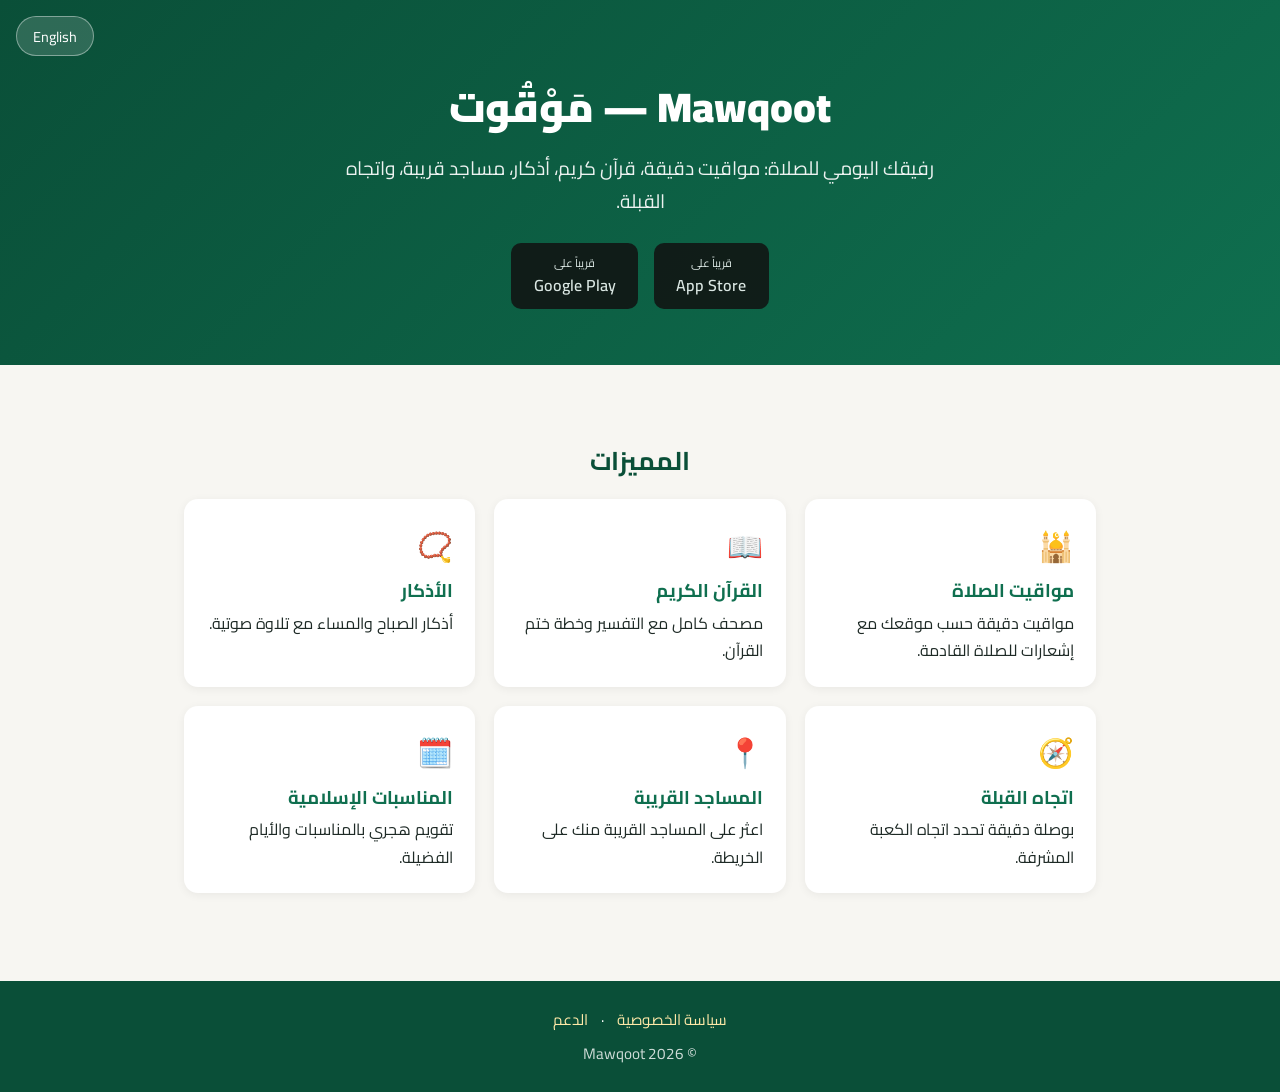
==== index.html @ 75055a35 "website info" ====
<!DOCTYPE html>
<html lang="ar" dir="rtl">
<head>
<meta charset="UTF-8">
<meta name="viewport" content="width=device-width, initial-scale=1.0">
<title>Mawqoot — مَوْقُوت | مواقيت الصلاة والقرآن الكريم</title>
<meta name="description" content="Mawqoot: prayer times, Quran reader, Athkar, mosque locator, Qibla compass and Islamic events. تطبيق مَوْقُوت: مواقيت الصلاة، القرآن الكريم، الأذكار، المساجد القريبة، اتجاه القبلة.">
<link rel="preconnect" href="https://fonts.googleapis.com">
<link href="https://fonts.googleapis.com/css2?family=Cairo:wght@400;600;700;900&display=swap" rel="stylesheet">
<style>
  :root{--green:#0f6f4f;--green-dark:#0a4f38;--gold:#c9a227;--bg:#f7f6f2;--ink:#1e2a26}
  *{margin:0;padding:0;box-sizing:border-box}
  body{font-family:'Cairo',system-ui,sans-serif;background:var(--bg);color:var(--ink);line-height:1.7}
  header{background:linear-gradient(135deg,var(--green-dark),var(--green));color:#fff;padding:4.5rem 1.5rem 3.5rem;text-align:center}
  header h1{font-size:2.6rem;font-weight:900}
  header p.tag{font-size:1.2rem;opacity:.92;max-width:620px;margin:0.6rem auto 0}
  .lang-toggle{position:absolute;top:1rem;inset-inline-end:1rem;background:rgba(255,255,255,.15);border:1px solid rgba(255,255,255,.4);color:#fff;border-radius:2rem;padding:.35rem 1rem;cursor:pointer;font-family:inherit;font-size:.9rem}
  main{max-width:960px;margin:0 auto;padding:2.5rem 1.5rem}
  .features{display:grid;grid-template-columns:repeat(auto-fit,minmax(260px,1fr));gap:1.2rem;margin-top:1rem}
  .card{background:#fff;border-radius:14px;padding:1.4rem;box-shadow:0 2px 10px rgba(0,0,0,.06)}
  .card .icon{font-size:1.8rem}
  .card h3{color:var(--green);margin:.3rem 0 .2rem;font-size:1.15rem}
  h2{color:var(--green-dark);font-size:1.6rem;margin:2.2rem 0 .6rem;text-align:center}
  .badges{display:flex;gap:1rem;justify-content:center;flex-wrap:wrap;margin-top:1.6rem}
  .badge{background:#111;color:#fff;border-radius:10px;padding:.6rem 1.4rem;text-decoration:none;font-weight:600;opacity:.85}
  .badge small{display:block;font-size:.7rem;font-weight:400}
  footer{background:var(--green-dark);color:#fff;text-align:center;padding:1.6rem 1rem;margin-top:3rem;font-size:.95rem}
  footer a{color:#ffe9a8;text-decoration:none;margin:0 .6rem}
</style>
</head>
<body>
<header style="position:relative">
  <button class="lang-toggle" onclick="toggleLang()" id="langBtn">English</button>
  <h1>Mawqoot — مَوْقُوت</h1>
  <p class="tag" data-ar="رفيقك اليومي للصلاة: مواقيت دقيقة، قرآن كريم، أذكار، مساجد قريبة، واتجاه القبلة." data-en="Your daily prayer companion: accurate prayer times, Quran, Athkar, nearby mosques, and Qibla direction.">رفيقك اليومي للصلاة: مواقيت دقيقة، قرآن كريم، أذكار، مساجد قريبة، واتجاه القبلة.</p>
  <div class="badges">
    <a class="badge" href="#" id="ios-badge"><small data-ar="قريباً على" data-en="Coming soon on">قريباً على</small>App Store</a>
    <a class="badge" href="#" id="android-badge"><small data-ar="قريباً على" data-en="Coming soon on">قريباً على</small>Google Play</a>
  </div>
</header>
<main>
  <h2 data-ar="المميزات" data-en="Features">المميزات</h2>
  <div class="features">
    <div class="card"><div class="icon">🕌</div><h3 data-ar="مواقيت الصلاة" data-en="Prayer Times">مواقيت الصلاة</h3><p data-ar="مواقيت دقيقة حسب موقعك مع إشعارات للصلاة القادمة." data-en="Accurate times for your location with next-prayer notifications.">مواقيت دقيقة حسب موقعك مع إشعارات للصلاة القادمة.</p></div>
    <div class="card"><div class="icon">📖</div><h3 data-ar="القرآن الكريم" data-en="Quran Reader">القرآن الكريم</h3><p data-ar="مصحف كامل مع التفسير وخطة ختم القرآن." data-en="Full Mushaf with Tafseer and a Khatma completion planner.">مصحف كامل مع التفسير وخطة ختم القرآن.</p></div>
    <div class="card"><div class="icon">📿</div><h3 data-ar="الأذكار" data-en="Athkar">الأذكار</h3><p data-ar="أذكار الصباح والمساء مع تلاوة صوتية." data-en="Morning and evening supplications with audio playback.">أذكار الصباح والمساء مع تلاوة صوتية.</p></div>
    <div class="card"><div class="icon">🧭</div><h3 data-ar="اتجاه القبلة" data-en="Qibla Compass">اتجاه القبلة</h3><p data-ar="بوصلة دقيقة تحدد اتجاه الكعبة المشرفة." data-en="A precise compass pointing toward the Kaaba.">بوصلة دقيقة تحدد اتجاه الكعبة المشرفة.</p></div>
    <div class="card"><div class="icon">📍</div><h3 data-ar="المساجد القريبة" data-en="Mosque Locator">المساجد القريبة</h3><p data-ar="اعثر على المساجد القريبة منك على الخريطة." data-en="Find mosques near you on the map.">اعثر على المساجد القريبة منك على الخريطة.</p></div>
    <div class="card"><div class="icon">🗓️</div><h3 data-ar="المناسبات الإسلامية" data-en="Islamic Events">المناسبات الإسلامية</h3><p data-ar="تقويم هجري بالمناسبات والأيام الفضيلة." data-en="Hijri calendar with Islamic events and blessed days.">تقويم هجري بالمناسبات والأيام الفضيلة.</p></div>
  </div>
</main>
<footer>
  <div>
    <a href="privacy.html" data-ar="سياسة الخصوصية" data-en="Privacy Policy">سياسة الخصوصية</a> ·
    <a href="support.html" data-ar="الدعم" data-en="Support">الدعم</a>
  </div>
  <div style="margin-top:.5rem;opacity:.8">© 2026 Mawqoot</div>
</footer>
<script>
function applyLang(lang){
  document.documentElement.lang=lang;
  document.documentElement.dir=lang==='ar'?'rtl':'ltr';
  document.querySelectorAll('[data-ar]').forEach(el=>{
    const t=el.getAttribute('data-'+lang); if(t) replaceText(el,t);
  });
  document.getElementById('langBtn').textContent=lang==='ar'?'English':'العربية';
  try{localStorage.setItem('iqamaLang',lang)}catch(e){}
}
function replaceText(el,t){
  // Replace only text nodes, keep child elements (for badges with <small>)
  for(const n of el.childNodes){ if(n.nodeType===3&&n.nodeValue.trim()){ n.nodeValue=t; return; } }
  el.textContent=t;
}
function toggleLang(){ applyLang(document.documentElement.lang==='ar'?'en':'ar'); }
try{ const s=localStorage.getItem('iqamaLang'); if(s&&s!=='ar') applyLang(s); }catch(e){}
</script>
</body>
</html>
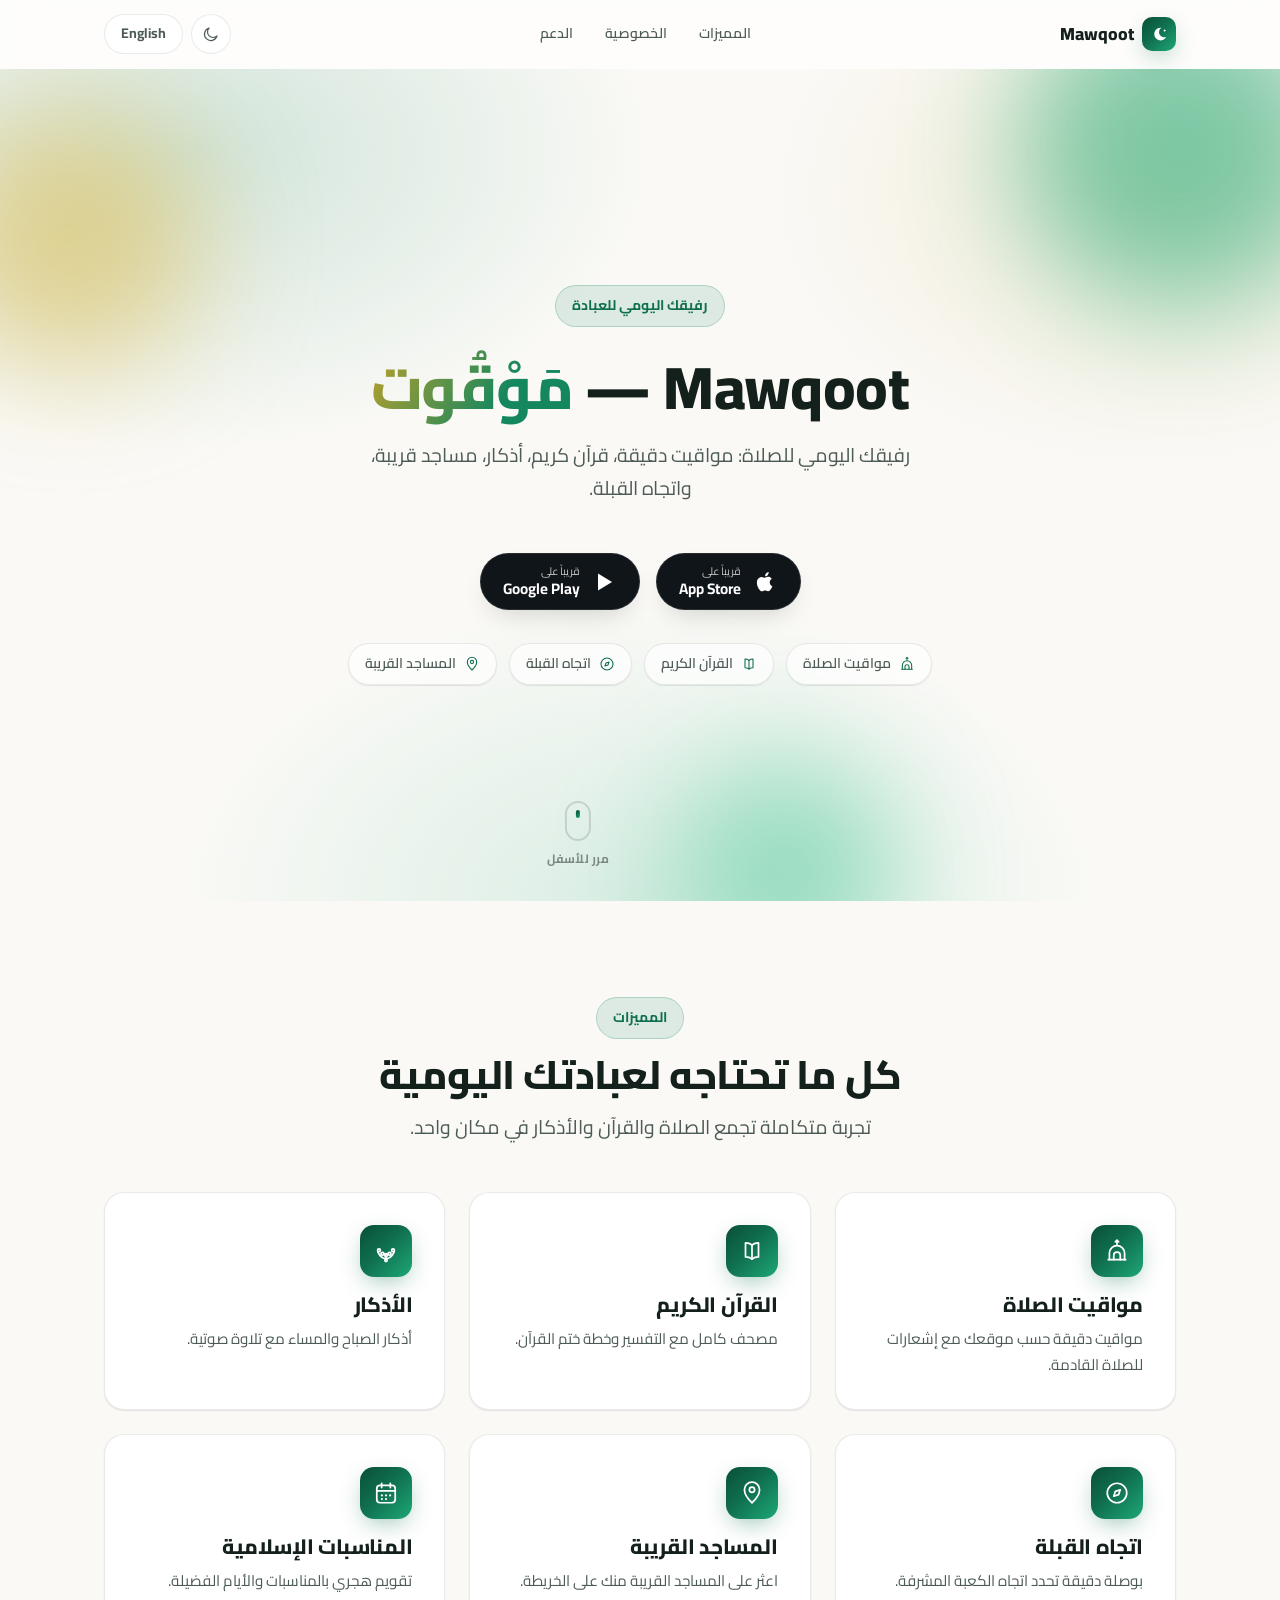
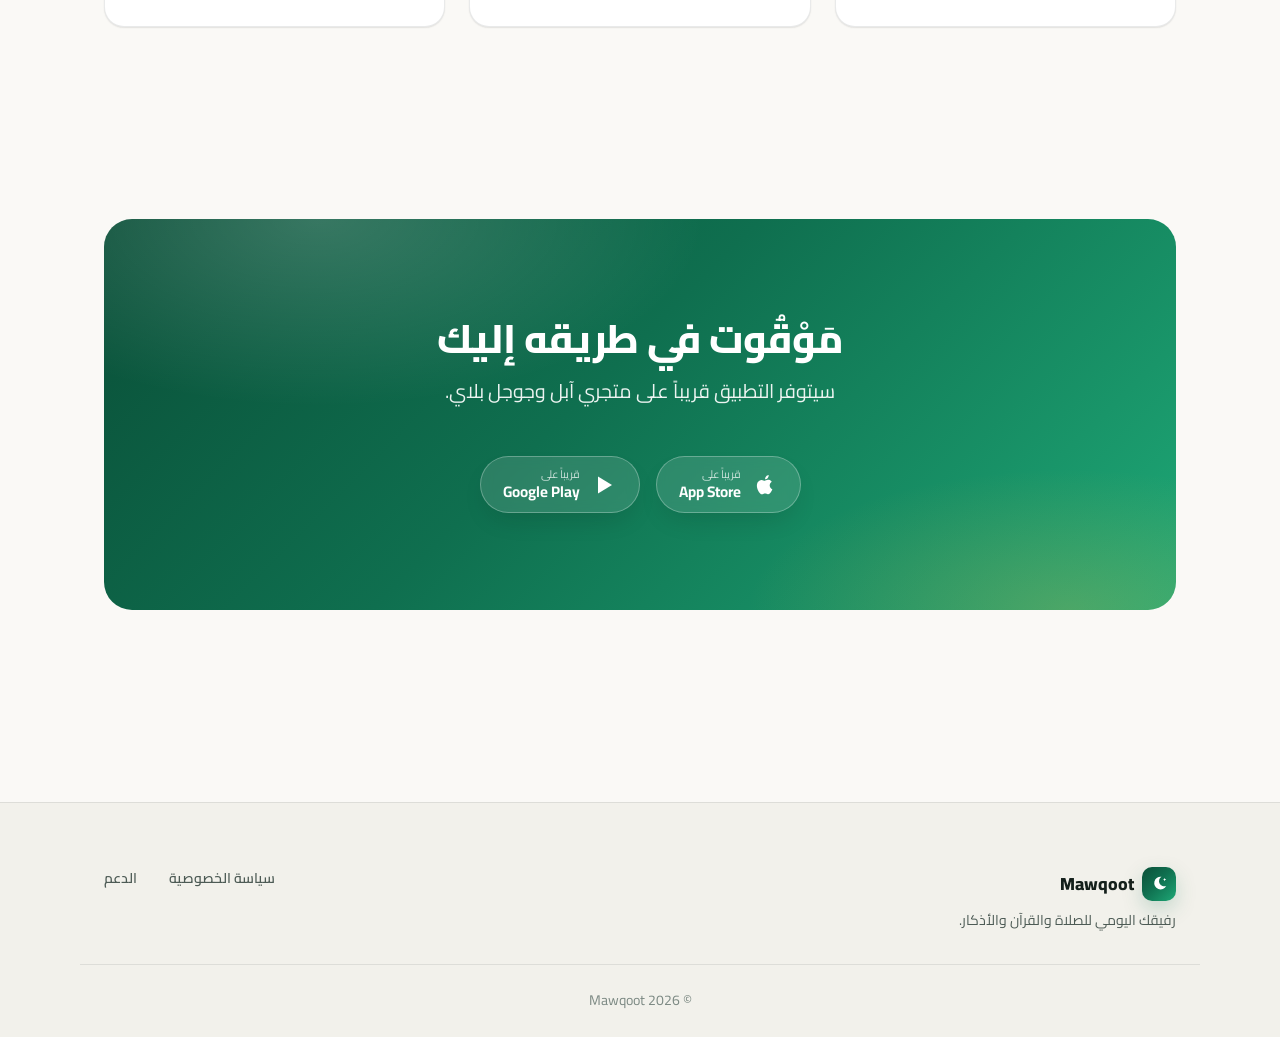
==== commit 2361d73b: "feat: implement Mawqoot design system with new global stylesheet and scripts" ====
--- a/index.html
+++ b/index.html
@@ -1,78 +1,162 @@
 <!DOCTYPE html>
-<html lang="ar" dir="rtl">
+<html lang="ar" dir="rtl" data-title-ar="Mawqoot — مَوْقُوت | مواقيت الصلاة والقرآن الكريم" data-title-en="Mawqoot — Prayer Times, Quran &amp; Athkar">
 <head>
 <meta charset="UTF-8">
 <meta name="viewport" content="width=device-width, initial-scale=1.0">
 <title>Mawqoot — مَوْقُوت | مواقيت الصلاة والقرآن الكريم</title>
 <meta name="description" content="Mawqoot: prayer times, Quran reader, Athkar, mosque locator, Qibla compass and Islamic events. تطبيق مَوْقُوت: مواقيت الصلاة، القرآن الكريم، الأذكار، المساجد القريبة، اتجاه القبلة.">
+<meta name="theme-color" content="#0a4f38">
+<link rel="icon" href="data:image/svg+xml,%3Csvg xmlns='http://www.w3.org/2000/svg' viewBox='0 0 24 24'%3E%3Cpath fill='%230f6f4f' d='M14.5 3.5A8 8 0 1 0 20.5 15 6.5 6.5 0 0 1 14.5 3.5Z'/%3E%3Cpath fill='%23c9a227' d='m18.5 5 .6 1.4L20.5 7l-1.4.6-.6 1.4-.6-1.4L16.5 7l1.4-.6.6-1.4Z'/%3E%3C/svg%3E">
 <link rel="preconnect" href="https://fonts.googleapis.com">
-<link href="https://fonts.googleapis.com/css2?family=Cairo:wght@400;600;700;900&display=swap" rel="stylesheet">
-<style>
-  :root{--green:#0f6f4f;--green-dark:#0a4f38;--gold:#c9a227;--bg:#f7f6f2;--ink:#1e2a26}
-  *{margin:0;padding:0;box-sizing:border-box}
-  body{font-family:'Cairo',system-ui,sans-serif;background:var(--bg);color:var(--ink);line-height:1.7}
-  header{background:linear-gradient(135deg,var(--green-dark),var(--green));color:#fff;padding:4.5rem 1.5rem 3.5rem;text-align:center}
-  header h1{font-size:2.6rem;font-weight:900}
-  header p.tag{font-size:1.2rem;opacity:.92;max-width:620px;margin:0.6rem auto 0}
-  .lang-toggle{position:absolute;top:1rem;inset-inline-end:1rem;background:rgba(255,255,255,.15);border:1px solid rgba(255,255,255,.4);color:#fff;border-radius:2rem;padding:.35rem 1rem;cursor:pointer;font-family:inherit;font-size:.9rem}
-  main{max-width:960px;margin:0 auto;padding:2.5rem 1.5rem}
-  .features{display:grid;grid-template-columns:repeat(auto-fit,minmax(260px,1fr));gap:1.2rem;margin-top:1rem}
-  .card{background:#fff;border-radius:14px;padding:1.4rem;box-shadow:0 2px 10px rgba(0,0,0,.06)}
-  .card .icon{font-size:1.8rem}
-  .card h3{color:var(--green);margin:.3rem 0 .2rem;font-size:1.15rem}
-  h2{color:var(--green-dark);font-size:1.6rem;margin:2.2rem 0 .6rem;text-align:center}
-  .badges{display:flex;gap:1rem;justify-content:center;flex-wrap:wrap;margin-top:1.6rem}
-  .badge{background:#111;color:#fff;border-radius:10px;padding:.6rem 1.4rem;text-decoration:none;font-weight:600;opacity:.85}
-  .badge small{display:block;font-size:.7rem;font-weight:400}
-  footer{background:var(--green-dark);color:#fff;text-align:center;padding:1.6rem 1rem;margin-top:3rem;font-size:.95rem}
-  footer a{color:#ffe9a8;text-decoration:none;margin:0 .6rem}
-</style>
+<link rel="preconnect" href="https://fonts.gstatic.com" crossorigin>
+<link href="https://fonts.googleapis.com/css2?family=Cairo:wght@400;500;600;700;800;900&display=swap" rel="stylesheet">
+<link rel="stylesheet" href="assets/css/style.css">
 </head>
 <body>
-<header style="position:relative">
-  <button class="lang-toggle" onclick="toggleLang()" id="langBtn">English</button>
-  <h1>Mawqoot — مَوْقُوت</h1>
-  <p class="tag" data-ar="رفيقك اليومي للصلاة: مواقيت دقيقة، قرآن كريم، أذكار، مساجد قريبة، واتجاه القبلة." data-en="Your daily prayer companion: accurate prayer times, Quran, Athkar, nearby mosques, and Qibla direction.">رفيقك اليومي للصلاة: مواقيت دقيقة، قرآن كريم، أذكار، مساجد قريبة، واتجاه القبلة.</p>
-  <div class="badges">
-    <a class="badge" href="#" id="ios-badge"><small data-ar="قريباً على" data-en="Coming soon on">قريباً على</small>App Store</a>
-    <a class="badge" href="#" id="android-badge"><small data-ar="قريباً على" data-en="Coming soon on">قريباً على</small>Google Play</a>
+<a class="skip-link" href="#main" data-ar="تخطَّ إلى المحتوى" data-en="Skip to content">تخطَّ إلى المحتوى</a>
+
+<header class="nav">
+  <div class="nav-inner">
+    <a href="index.html" class="brand">
+      <span class="brand-mark" aria-hidden="true">
+        <svg viewBox="0 0 24 24" fill="currentColor"><path d="M14.5 3.5A8 8 0 1 0 20.5 15 6.5 6.5 0 0 1 14.5 3.5Z"/><path d="m18.5 5 .6 1.4L20.5 7l-1.4.6-.6 1.4-.6-1.4L16.5 7l1.4-.6.6-1.4Z"/></svg>
+      </span>
+      <span>Mawqoot</span>
+    </a>
+    <nav class="nav-links" aria-label="Primary">
+      <a href="#features" data-ar="المميزات" data-en="Features">المميزات</a>
+      <a href="privacy.html" data-ar="الخصوصية" data-en="Privacy">الخصوصية</a>
+      <a href="support.html" data-ar="الدعم" data-en="Support">الدعم</a>
+    </nav>
+    <div class="nav-actions">
+      <button class="icon-btn" id="themeBtn" type="button" aria-label="Toggle color theme">
+        <svg class="icon-moon" viewBox="0 0 24 24" fill="none" stroke="currentColor" stroke-width="1.6" stroke-linecap="round" stroke-linejoin="round"><path d="M20 14.5A8.5 8.5 0 1 1 9.5 4 6.8 6.8 0 0 0 20 14.5Z"/></svg>
+        <svg class="icon-sun" viewBox="0 0 24 24" fill="none" stroke="currentColor" stroke-width="1.6" stroke-linecap="round" stroke-linejoin="round"><circle cx="12" cy="12" r="4.2"/><path d="M12 2.5v2.2M12 19.3v2.2M4.2 4.2l1.6 1.6M18.2 18.2l1.6 1.6M2.5 12h2.2M19.3 12h2.2M4.2 19.8l1.6-1.6M18.2 5.8l1.6-1.6"/></svg>
+      </button>
+      <button class="icon-btn lang-btn" id="langBtn" type="button">English</button>
+    </div>
   </div>
 </header>
-<main>
-  <h2 data-ar="المميزات" data-en="Features">المميزات</h2>
-  <div class="features">
-    <div class="card"><div class="icon">🕌</div><h3 data-ar="مواقيت الصلاة" data-en="Prayer Times">مواقيت الصلاة</h3><p data-ar="مواقيت دقيقة حسب موقعك مع إشعارات للصلاة القادمة." data-en="Accurate times for your location with next-prayer notifications.">مواقيت دقيقة حسب موقعك مع إشعارات للصلاة القادمة.</p></div>
-    <div class="card"><div class="icon">📖</div><h3 data-ar="القرآن الكريم" data-en="Quran Reader">القرآن الكريم</h3><p data-ar="مصحف كامل مع التفسير وخطة ختم القرآن." data-en="Full Mushaf with Tafseer and a Khatma completion planner.">مصحف كامل مع التفسير وخطة ختم القرآن.</p></div>
-    <div class="card"><div class="icon">📿</div><h3 data-ar="الأذكار" data-en="Athkar">الأذكار</h3><p data-ar="أذكار الصباح والمساء مع تلاوة صوتية." data-en="Morning and evening supplications with audio playback.">أذكار الصباح والمساء مع تلاوة صوتية.</p></div>
-    <div class="card"><div class="icon">🧭</div><h3 data-ar="اتجاه القبلة" data-en="Qibla Compass">اتجاه القبلة</h3><p data-ar="بوصلة دقيقة تحدد اتجاه الكعبة المشرفة." data-en="A precise compass pointing toward the Kaaba.">بوصلة دقيقة تحدد اتجاه الكعبة المشرفة.</p></div>
-    <div class="card"><div class="icon">📍</div><h3 data-ar="المساجد القريبة" data-en="Mosque Locator">المساجد القريبة</h3><p data-ar="اعثر على المساجد القريبة منك على الخريطة." data-en="Find mosques near you on the map.">اعثر على المساجد القريبة منك على الخريطة.</p></div>
-    <div class="card"><div class="icon">🗓️</div><h3 data-ar="المناسبات الإسلامية" data-en="Islamic Events">المناسبات الإسلامية</h3><p data-ar="تقويم هجري بالمناسبات والأيام الفضيلة." data-en="Hijri calendar with Islamic events and blessed days.">تقويم هجري بالمناسبات والأيام الفضيلة.</p></div>
+
+<main id="main">
+  <section class="hero">
+    <div class="hero-bg" aria-hidden="true">
+      <span class="orb orb-1"></span>
+      <span class="orb orb-2"></span>
+      <span class="orb orb-3"></span>
+    </div>
+    <div class="container">
+      <div class="hero-content reveal">
+        <span class="eyebrow" data-ar="رفيقك اليومي للعبادة" data-en="Your daily worship companion">رفيقك اليومي للعبادة</span>
+        <h1>Mawqoot — <span class="gradient-text">مَوْقُوت</span></h1>
+        <p class="tag" data-ar="رفيقك اليومي للصلاة: مواقيت دقيقة، قرآن كريم، أذكار، مساجد قريبة، واتجاه القبلة." data-en="Your daily prayer companion: accurate prayer times, Quran, Athkar, nearby mosques, and Qibla direction.">رفيقك اليومي للصلاة: مواقيت دقيقة، قرآن كريم، أذكار، مساجد قريبة، واتجاه القبلة.</p>
+
+        <div class="badges">
+          <a class="btn btn-store" href="#" id="ios-badge" aria-label="Coming soon on the App Store">
+            <svg viewBox="0 0 24 24" fill="currentColor"><path d="M16.7 12.3c0-2.4 2-3.5 2.1-3.6-1.1-1.7-2.9-1.9-3.5-1.9-1.5-.2-2.9.9-3.6.9s-1.9-.9-3.1-.8c-1.6 0-3.1.9-3.9 2.4-1.7 2.9-.4 7.2 1.2 9.6.8 1.1 1.7 2.4 3 2.4 1.2 0 1.6-.8 3.1-.8s1.8.8 3.1.7c1.3 0 2.1-1.1 2.9-2.3.9-1.3 1.3-2.6 1.3-2.7-.1 0-2.6-1-2.6-3.9Z"/><path d="M14.8 5c.6-.8 1-1.9.9-3-.9.1-2 .6-2.6 1.4-.6.7-1.1 1.8-1 2.9 1 .1 2-.5 2.7-1.3Z"/></svg>
+            <span class="store-text"><small data-ar="قريباً على" data-en="Coming soon on">قريباً على</small><span class="store-name">App Store</span></span>
+          </a>
+          <a class="btn btn-store" href="#" id="android-badge" aria-label="Coming soon on Google Play">
+            <svg viewBox="0 0 24 24" fill="currentColor"><path d="M6 3.5v17l14-8.5-14-8.5Z"/></svg>
+            <span class="store-text"><small data-ar="قريباً على" data-en="Coming soon on">قريباً على</small><span class="store-name">Google Play</span></span>
+          </a>
+        </div>
+
+        <div class="hero-chips" aria-hidden="true">
+          <span class="hero-chip"><svg viewBox="0 0 24 24" fill="none" stroke="currentColor" stroke-width="1.6" stroke-linecap="round" stroke-linejoin="round"><path d="M4 20h16"/><path d="M5 20v-6a7 7 0 0 1 14 0v6"/><path d="M12 6V3"/><path d="M10.5 3.5 12 2l1.5 1.5"/><path d="M9 20v-4a3 3 0 0 1 6 0v4"/></svg><span data-ar="مواقيت الصلاة" data-en="Prayer Times">مواقيت الصلاة</span></span>
+          <span class="hero-chip"><svg viewBox="0 0 24 24" fill="none" stroke="currentColor" stroke-width="1.6" stroke-linecap="round" stroke-linejoin="round"><path d="M12 6.5c-1.6-1.3-3.6-2-6-2v13c2.4 0 4.4.7 6 2 1.6-1.3 3.6-2 6-2v-13c-2.4 0-4.4.7-6 2Z"/><path d="M12 6.5v13"/></svg><span data-ar="القرآن الكريم" data-en="Quran">القرآن الكريم</span></span>
+          <span class="hero-chip"><svg viewBox="0 0 24 24" fill="none" stroke="currentColor" stroke-width="1.6" stroke-linecap="round" stroke-linejoin="round"><circle cx="12" cy="12" r="9"/><path d="m15 9-4.5 1.5L9 15l4.5-1.5L15 9Z"/></svg><span data-ar="اتجاه القبلة" data-en="Qibla">اتجاه القبلة</span></span>
+          <span class="hero-chip"><svg viewBox="0 0 24 24" fill="none" stroke="currentColor" stroke-width="1.6" stroke-linecap="round" stroke-linejoin="round"><path d="M12 21s7-6.5 7-12a7 7 0 1 0-14 0c0 5.5 7 12 7 12Z"/><circle cx="12" cy="9" r="2.4"/></svg><span data-ar="المساجد القريبة" data-en="Mosques">المساجد القريبة</span></span>
+        </div>
+      </div>
+    </div>
+
+    <a class="scroll-indicator" href="#features">
+      <span class="mouse" aria-hidden="true"><span class="dot"></span></span>
+      <span data-ar="مرر للأسفل" data-en="Scroll">مرر للأسفل</span>
+    </a>
+  </section>
+
+  <section class="section" id="features">
+    <div class="container">
+      <div class="section-head reveal">
+        <span class="eyebrow" data-ar="المميزات" data-en="Features">المميزات</span>
+        <h2 data-ar="كل ما تحتاجه لعبادتك اليومية" data-en="Everything you need for daily worship">كل ما تحتاجه لعبادتك اليومية</h2>
+        <p data-ar="تجربة متكاملة تجمع الصلاة والقرآن والأذكار في مكان واحد." data-en="A complete experience bringing prayer, Quran, and Athkar together in one place.">تجربة متكاملة تجمع الصلاة والقرآن والأذكار في مكان واحد.</p>
+      </div>
+
+      <div class="features-grid stagger">
+        <div class="card reveal">
+          <div class="icon-badge" aria-hidden="true"><svg viewBox="0 0 24 24" fill="none" stroke="currentColor" stroke-width="1.6" stroke-linecap="round" stroke-linejoin="round"><path d="M4 20h16"/><path d="M5 20v-6a7 7 0 0 1 14 0v6"/><path d="M12 6V3"/><path d="M10.5 3.5 12 2l1.5 1.5"/><path d="M9 20v-4a3 3 0 0 1 6 0v4"/></svg></div>
+          <h3 data-ar="مواقيت الصلاة" data-en="Prayer Times">مواقيت الصلاة</h3>
+          <p data-ar="مواقيت دقيقة حسب موقعك مع إشعارات للصلاة القادمة." data-en="Accurate times for your location with next-prayer notifications.">مواقيت دقيقة حسب موقعك مع إشعارات للصلاة القادمة.</p>
+        </div>
+        <div class="card reveal">
+          <div class="icon-badge" aria-hidden="true"><svg viewBox="0 0 24 24" fill="none" stroke="currentColor" stroke-width="1.6" stroke-linecap="round" stroke-linejoin="round"><path d="M12 6.5c-1.6-1.3-3.6-2-6-2v13c2.4 0 4.4.7 6 2 1.6-1.3 3.6-2 6-2v-13c-2.4 0-4.4.7-6 2Z"/><path d="M12 6.5v13"/></svg></div>
+          <h3 data-ar="القرآن الكريم" data-en="Quran Reader">القرآن الكريم</h3>
+          <p data-ar="مصحف كامل مع التفسير وخطة ختم القرآن." data-en="Full Mushaf with Tafseer and a Khatma completion planner.">مصحف كامل مع التفسير وخطة ختم القرآن.</p>
+        </div>
+        <div class="card reveal">
+          <div class="icon-badge" aria-hidden="true"><svg viewBox="0 0 24 24" fill="none" stroke="currentColor" stroke-width="1.6" stroke-linecap="round" stroke-linejoin="round"><path d="M4.5 13c1.7 3.4 4.8 6 7.5 6s5.8-2.6 7.5-6"/><circle cx="5.5" cy="11.3" r="1.3"/><circle cx="8.7" cy="14.6" r="1.3"/><circle cx="12" cy="15.8" r="1.3"/><circle cx="15.3" cy="14.6" r="1.3"/><circle cx="18.5" cy="11.3" r="1.3"/><path d="M12 15.8v3.7"/><circle cx="12" cy="20.6" r="1.1"/></svg></div>
+          <h3 data-ar="الأذكار" data-en="Athkar">الأذكار</h3>
+          <p data-ar="أذكار الصباح والمساء مع تلاوة صوتية." data-en="Morning and evening supplications with audio playback.">أذكار الصباح والمساء مع تلاوة صوتية.</p>
+        </div>
+        <div class="card reveal">
+          <div class="icon-badge" aria-hidden="true"><svg viewBox="0 0 24 24" fill="none" stroke="currentColor" stroke-width="1.6" stroke-linecap="round" stroke-linejoin="round"><circle cx="12" cy="12" r="9"/><path d="m15 9-4.5 1.5L9 15l4.5-1.5L15 9Z"/></svg></div>
+          <h3 data-ar="اتجاه القبلة" data-en="Qibla Compass">اتجاه القبلة</h3>
+          <p data-ar="بوصلة دقيقة تحدد اتجاه الكعبة المشرفة." data-en="A precise compass pointing toward the Kaaba.">بوصلة دقيقة تحدد اتجاه الكعبة المشرفة.</p>
+        </div>
+        <div class="card reveal">
+          <div class="icon-badge" aria-hidden="true"><svg viewBox="0 0 24 24" fill="none" stroke="currentColor" stroke-width="1.6" stroke-linecap="round" stroke-linejoin="round"><path d="M12 21s7-6.5 7-12a7 7 0 1 0-14 0c0 5.5 7 12 7 12Z"/><circle cx="12" cy="9" r="2.4"/></svg></div>
+          <h3 data-ar="المساجد القريبة" data-en="Mosque Locator">المساجد القريبة</h3>
+          <p data-ar="اعثر على المساجد القريبة منك على الخريطة." data-en="Find mosques near you on the map.">اعثر على المساجد القريبة منك على الخريطة.</p>
+        </div>
+        <div class="card reveal">
+          <div class="icon-badge" aria-hidden="true"><svg viewBox="0 0 24 24" fill="none" stroke="currentColor" stroke-width="1.6" stroke-linecap="round" stroke-linejoin="round"><rect x="3.5" y="5" width="17" height="16" rx="3"/><path d="M8 3v4M16 3v4M3.5 10h17"/><circle cx="8.2" cy="14.2" r="1" fill="currentColor" stroke="none"/><circle cx="12" cy="14.2" r="1" fill="currentColor" stroke="none"/><circle cx="15.8" cy="14.2" r="1" fill="currentColor" stroke="none"/><circle cx="8.2" cy="17.6" r="1" fill="currentColor" stroke="none"/><circle cx="12" cy="17.6" r="1" fill="currentColor" stroke="none"/></svg></div>
+          <h3 data-ar="المناسبات الإسلامية" data-en="Islamic Events">المناسبات الإسلامية</h3>
+          <p data-ar="تقويم هجري بالمناسبات والأيام الفضيلة." data-en="Hijri calendar with Islamic events and blessed days.">تقويم هجري بالمناسبات والأيام الفضيلة.</p>
+        </div>
+      </div>
+    </div>
+  </section>
+
+  <section class="section">
+    <div class="container">
+      <div class="cta-band reveal">
+        <h2 data-ar="مَوْقُوت في طريقه إليك" data-en="Mawqoot is on its way to you">مَوْقُوت في طريقه إليك</h2>
+        <p data-ar="سيتوفر التطبيق قريباً على متجري آبل وجوجل بلاي." data-en="The app will be available soon on the App Store and Google Play.">سيتوفر التطبيق قريباً على متجري آبل وجوجل بلاي.</p>
+        <div class="badges">
+          <a class="btn btn-store" href="#" aria-label="Coming soon on the App Store">
+            <svg viewBox="0 0 24 24" fill="currentColor"><path d="M16.7 12.3c0-2.4 2-3.5 2.1-3.6-1.1-1.7-2.9-1.9-3.5-1.9-1.5-.2-2.9.9-3.6.9s-1.9-.9-3.1-.8c-1.6 0-3.1.9-3.9 2.4-1.7 2.9-.4 7.2 1.2 9.6.8 1.1 1.7 2.4 3 2.4 1.2 0 1.6-.8 3.1-.8s1.8.8 3.1.7c1.3 0 2.1-1.1 2.9-2.3.9-1.3 1.3-2.6 1.3-2.7-.1 0-2.6-1-2.6-3.9Z"/><path d="M14.8 5c.6-.8 1-1.9.9-3-.9.1-2 .6-2.6 1.4-.6.7-1.1 1.8-1 2.9 1 .1 2-.5 2.7-1.3Z"/></svg>
+            <span class="store-text"><small data-ar="قريباً على" data-en="Coming soon on">قريباً على</small><span class="store-name">App Store</span></span>
+          </a>
+          <a class="btn btn-store" href="#" aria-label="Coming soon on Google Play">
+            <svg viewBox="0 0 24 24" fill="currentColor"><path d="M6 3.5v17l14-8.5-14-8.5Z"/></svg>
+            <span class="store-text"><small data-ar="قريباً على" data-en="Coming soon on">قريباً على</small><span class="store-name">Google Play</span></span>
+          </a>
+        </div>
+      </div>
+    </div>
+  </section>
+</main>
+
+<footer class="site-footer">
+  <div class="footer-inner">
+    <div class="footer-brand">
+      <a href="index.html" class="brand">
+        <span class="brand-mark" aria-hidden="true"><svg viewBox="0 0 24 24" fill="currentColor"><path d="M14.5 3.5A8 8 0 1 0 20.5 15 6.5 6.5 0 0 1 14.5 3.5Z"/><path d="m18.5 5 .6 1.4L20.5 7l-1.4.6-.6 1.4-.6-1.4L16.5 7l1.4-.6.6-1.4Z"/></svg></span>
+        <span>Mawqoot</span>
+      </a>
+      <p data-ar="رفيقك اليومي للصلاة والقرآن والأذكار." data-en="Your daily companion for prayer, Quran, and Athkar.">رفيقك اليومي للصلاة والقرآن والأذكار.</p>
+    </div>
+    <nav class="footer-links" aria-label="Footer">
+      <a href="privacy.html" data-ar="سياسة الخصوصية" data-en="Privacy Policy">سياسة الخصوصية</a>
+      <a href="support.html" data-ar="الدعم" data-en="Support">الدعم</a>
+    </nav>
   </div>
-</main>
-<footer>
-  <div>
-    <a href="privacy.html" data-ar="سياسة الخصوصية" data-en="Privacy Policy">سياسة الخصوصية</a> ·
-    <a href="support.html" data-ar="الدعم" data-en="Support">الدعم</a>
-  </div>
-  <div style="margin-top:.5rem;opacity:.8">© 2026 Mawqoot</div>
+  <div class="footer-bottom">© 2026 Mawqoot</div>
 </footer>
-<script>
-function applyLang(lang){
-  document.documentElement.lang=lang;
-  document.documentElement.dir=lang==='ar'?'rtl':'ltr';
-  document.querySelectorAll('[data-ar]').forEach(el=>{
-    const t=el.getAttribute('data-'+lang); if(t) replaceText(el,t);
-  });
-  document.getElementById('langBtn').textContent=lang==='ar'?'English':'العربية';
-  try{localStorage.setItem('iqamaLang',lang)}catch(e){}
-}
-function replaceText(el,t){
-  // Replace only text nodes, keep child elements (for badges with <small>)
-  for(const n of el.childNodes){ if(n.nodeType===3&&n.nodeValue.trim()){ n.nodeValue=t; return; } }
-  el.textContent=t;
-}
-function toggleLang(){ applyLang(document.documentElement.lang==='ar'?'en':'ar'); }
-try{ const s=localStorage.getItem('iqamaLang'); if(s&&s!=='ar') applyLang(s); }catch(e){}
-</script>
+
+<script src="assets/js/main.js"></script>
 </body>
 </html>
--- a/assets/css/style.css
+++ b/assets/css/style.css
@@ -0,0 +1,474 @@
+/* ==========================================================================
+   Mawqoot — Design System
+   Tokens → Base → Layout → Components → Utilities → Animations
+   ========================================================================== */
+
+:root {
+  /* Brand */
+  --primary-900: #06301f;
+  --primary-700: #0a4f38;
+  --primary-600: #0f6f4f;
+  --primary-500: #14875f;
+  --primary-400: #1ea876;
+  --primary-300: #4fc999;
+  --gold-500: #c9a227;
+  --gold-400: #dbb94a;
+
+  /* Neutrals (light) */
+  --bg: #faf9f6;
+  --bg-alt: #f2f1eb;
+  --surface: #ffffff;
+  --surface-glass: rgba(255, 255, 255, 0.66);
+  --border: rgba(20, 24, 22, 0.09);
+  --border-strong: rgba(20, 24, 22, 0.14);
+  --text: #14201b;
+  --text-secondary: #4d5b55;
+  --text-tertiary: #7c8983;
+
+  /* Gradients */
+  --gradient-brand: linear-gradient(135deg, var(--primary-700) 0%, var(--primary-600) 45%, var(--primary-400) 100%);
+  --gradient-accent-text: linear-gradient(120deg, var(--gold-500), var(--primary-500) 65%);
+  --gradient-mesh: radial-gradient(60% 60% at 15% 10%, rgba(20, 135, 95, 0.18), transparent 60%),
+    radial-gradient(50% 55% at 90% 15%, rgba(201, 162, 39, 0.16), transparent 60%),
+    radial-gradient(60% 60% at 50% 100%, rgba(20, 168, 118, 0.14), transparent 60%);
+
+  /* Layout */
+  --nav-h: 68px;
+
+  /* Radii */
+  --radius-sm: 10px;
+  --radius-md: 14px;
+  --radius-lg: 20px;
+  --radius-xl: 28px;
+  --radius-full: 999px;
+
+  /* Shadows */
+  --shadow-sm: 0 1px 2px rgba(15, 23, 20, 0.06), 0 1px 1px rgba(15, 23, 20, 0.04);
+  --shadow-md: 0 12px 28px -12px rgba(15, 23, 20, 0.22);
+  --shadow-lg: 0 28px 60px -20px rgba(15, 23, 20, 0.32);
+  --shadow-glow: 0 8px 24px -6px rgba(15, 111, 79, 0.45);
+
+  /* Spacing (8px grid) */
+  --space-1: 0.25rem;
+  --space-2: 0.5rem;
+  --space-3: 0.75rem;
+  --space-4: 1rem;
+  --space-5: 1.5rem;
+  --space-6: 2rem;
+  --space-7: 3rem;
+  --space-8: 4rem;
+  --space-9: 6rem;
+  --space-10: 8rem;
+
+  /* Type scale */
+  --fs-display: clamp(2.25rem, 1.55rem + 3.1vw, 3.75rem);
+  --fs-h2: clamp(1.75rem, 1.45rem + 1.3vw, 2.5rem);
+  --fs-h3: clamp(1.125rem, 1.03rem + 0.4vw, 1.3rem);
+  --fs-lead: clamp(1.05rem, 0.98rem + 0.3vw, 1.25rem);
+  --fs-body: 1rem;
+  --fs-small: 0.875rem;
+
+  /* Motion */
+  --ease-out: cubic-bezier(0.16, 1, 0.3, 1);
+  --ease-in-out: cubic-bezier(0.65, 0, 0.35, 1);
+  --dur-fast: 160ms;
+  --dur-base: 280ms;
+  --dur-slow: 560ms;
+
+  color-scheme: light;
+}
+
+:root[data-theme="dark"] {
+  color-scheme: dark;
+  --bg: #0a0e0c;
+  --bg-alt: #0f1512;
+  --surface: #131a17;
+  --surface-glass: rgba(19, 26, 23, 0.62);
+  --border: rgba(255, 255, 255, 0.08);
+  --border-strong: rgba(255, 255, 255, 0.14);
+  --text: #f3f5f3;
+  --text-secondary: #a9b6b0;
+  --text-tertiary: #77857f;
+
+  --gradient-mesh: radial-gradient(60% 60% at 15% 10%, rgba(30, 168, 118, 0.22), transparent 60%),
+    radial-gradient(50% 55% at 90% 15%, rgba(219, 185, 74, 0.14), transparent 60%),
+    radial-gradient(60% 60% at 50% 100%, rgba(30, 168, 118, 0.16), transparent 60%);
+
+  --shadow-sm: 0 1px 2px rgba(0, 0, 0, 0.3);
+  --shadow-md: 0 12px 28px -12px rgba(0, 0, 0, 0.55);
+  --shadow-lg: 0 28px 60px -20px rgba(0, 0, 0, 0.65);
+}
+
+@media (prefers-color-scheme: dark) {
+  :root:not([data-theme="light"]) {
+    color-scheme: dark;
+    --bg: #0a0e0c;
+    --bg-alt: #0f1512;
+    --surface: #131a17;
+    --surface-glass: rgba(19, 26, 23, 0.62);
+    --border: rgba(255, 255, 255, 0.08);
+    --border-strong: rgba(255, 255, 255, 0.14);
+    --text: #f3f5f3;
+    --text-secondary: #a9b6b0;
+    --text-tertiary: #77857f;
+    --gradient-mesh: radial-gradient(60% 60% at 15% 10%, rgba(30, 168, 118, 0.22), transparent 60%),
+      radial-gradient(50% 55% at 90% 15%, rgba(219, 185, 74, 0.14), transparent 60%),
+      radial-gradient(60% 60% at 50% 100%, rgba(30, 168, 118, 0.16), transparent 60%);
+    --shadow-sm: 0 1px 2px rgba(0, 0, 0, 0.3);
+    --shadow-md: 0 12px 28px -12px rgba(0, 0, 0, 0.55);
+    --shadow-lg: 0 28px 60px -20px rgba(0, 0, 0, 0.65);
+  }
+}
+
+/* ---------- Reset ---------- */
+*, *::before, *::after { box-sizing: border-box; }
+* { margin: 0; padding: 0; }
+html { -webkit-text-size-adjust: 100%; scroll-behavior: smooth; }
+@media (prefers-reduced-motion: reduce) {
+  html { scroll-behavior: auto; }
+  *, *::before, *::after { animation-duration: 0.001ms !important; animation-iteration-count: 1 !important; transition-duration: 0.001ms !important; scroll-behavior: auto !important; }
+}
+img, svg { display: block; max-width: 100%; }
+ul { list-style: none; }
+a { color: inherit; text-decoration: none; }
+button { font: inherit; color: inherit; background: none; border: none; cursor: pointer; }
+
+body {
+  font-family: 'Cairo', 'Inter', system-ui, -apple-system, "Segoe UI", sans-serif;
+  background: var(--bg);
+  color: var(--text);
+  line-height: 1.7;
+  font-size: var(--fs-body);
+  transition: background var(--dur-base) var(--ease-out), color var(--dur-base) var(--ease-out);
+  overflow-x: hidden;
+}
+
+h1, h2, h3 { font-weight: 800; line-height: 1.2; letter-spacing: -0.01em; }
+
+/* ---------- Utilities ---------- */
+.skip-link {
+  position: absolute; inset-inline-start: var(--space-4); top: -100px;
+  background: var(--primary-600); color: #fff; padding: var(--space-3) var(--space-5);
+  border-radius: var(--radius-sm); z-index: 200; transition: top var(--dur-fast) var(--ease-out);
+}
+.skip-link:focus { top: var(--space-4); }
+
+.container { max-width: 1120px; margin-inline: auto; padding-inline: var(--space-5); }
+.section { padding-block: var(--space-9); }
+.eyebrow {
+  display: inline-flex; align-items: center; gap: var(--space-2);
+  font-size: var(--fs-small); font-weight: 700; color: var(--primary-600);
+  background: color-mix(in srgb, var(--primary-500) 12%, transparent);
+  border: 1px solid color-mix(in srgb, var(--primary-500) 24%, transparent);
+  padding: var(--space-2) var(--space-4); border-radius: var(--radius-full);
+}
+:root[data-theme="dark"] .eyebrow { color: var(--primary-300); }
+
+.gradient-text {
+  background: var(--gradient-accent-text);
+  -webkit-background-clip: text; background-clip: text; color: transparent;
+}
+
+.section-head { text-align: center; max-width: 620px; margin-inline: auto; margin-bottom: var(--space-7); }
+.section-head h2 { font-size: var(--fs-h2); margin-block: var(--space-3) var(--space-3); }
+.section-head p { color: var(--text-secondary); font-size: var(--fs-lead); }
+
+/* Focus visibility (WCAG) */
+a:focus-visible, button:focus-visible, summary:focus-visible, input:focus-visible {
+  outline: 2px solid var(--primary-400);
+  outline-offset: 3px;
+  border-radius: var(--radius-sm);
+}
+
+/* ---------- Navbar ---------- */
+.nav {
+  position: sticky; top: 0; z-index: 100;
+  background: var(--surface-glass);
+  backdrop-filter: blur(16px) saturate(160%);
+  -webkit-backdrop-filter: blur(16px) saturate(160%);
+  border-bottom: 1px solid transparent;
+  transition: border-color var(--dur-base) var(--ease-out), box-shadow var(--dur-base) var(--ease-out);
+}
+.nav.is-scrolled { border-color: var(--border); box-shadow: var(--shadow-sm); }
+.nav-inner {
+  max-width: 1120px; margin-inline: auto; padding-inline: var(--space-5);
+  height: var(--nav-h); display: flex; align-items: center; justify-content: space-between; gap: var(--space-4);
+}
+.brand { display: flex; align-items: center; gap: var(--space-2); font-weight: 800; font-size: 1.1rem; }
+.brand .brand-mark {
+  width: 34px; height: 34px; border-radius: var(--radius-sm);
+  background: var(--gradient-brand); display: flex; align-items: center; justify-content: center;
+  color: #fff; box-shadow: var(--shadow-glow); flex-shrink: 0;
+}
+.brand .brand-mark svg { width: 19px; height: 19px; }
+
+.nav-links { display: flex; align-items: center; gap: var(--space-6); }
+.nav-links a {
+  font-weight: 600; font-size: var(--fs-small); color: var(--text-secondary);
+  position: relative; padding-block: var(--space-1);
+  transition: color var(--dur-fast) var(--ease-out);
+}
+.nav-links a::after {
+  content: ""; position: absolute; inset-inline-start: 0; bottom: -2px; height: 2px; width: 0;
+  background: var(--gradient-brand); transition: width var(--dur-base) var(--ease-out); border-radius: var(--radius-full);
+}
+.nav-links a:hover { color: var(--text); }
+.nav-links a:hover::after { width: 100%; }
+
+.nav-actions { display: flex; align-items: center; gap: var(--space-2); }
+.icon-btn {
+  display: inline-flex; align-items: center; justify-content: center; gap: var(--space-2);
+  width: 40px; height: 40px; border-radius: var(--radius-full);
+  border: 1px solid var(--border); background: var(--surface);
+  color: var(--text-secondary);
+  transition: transform var(--dur-fast) var(--ease-out), color var(--dur-fast) var(--ease-out), border-color var(--dur-fast) var(--ease-out), background var(--dur-fast) var(--ease-out);
+}
+.icon-btn svg { width: 18px; height: 18px; }
+.icon-btn.lang-btn { width: auto; padding-inline: var(--space-4); font-size: var(--fs-small); font-weight: 700; }
+.icon-btn:hover { color: var(--primary-600); border-color: var(--border-strong); transform: translateY(-1px); }
+.icon-btn:active { transform: translateY(0) scale(0.96); }
+:root[data-theme="dark"] .icon-btn:hover { color: var(--primary-300); }
+.icon-btn .icon-sun { display: none; }
+:root[data-theme="dark"] .icon-btn .icon-moon { display: none; }
+:root[data-theme="dark"] .icon-btn .icon-sun { display: block; }
+
+/* ---------- Buttons ---------- */
+.btn {
+  display: inline-flex; align-items: center; justify-content: center; gap: var(--space-2);
+  padding: 0.85rem 1.6rem; border-radius: var(--radius-full); font-weight: 700; font-size: var(--fs-small);
+  transition: transform var(--dur-fast) var(--ease-out), box-shadow var(--dur-base) var(--ease-out), background var(--dur-base) var(--ease-out), border-color var(--dur-fast) var(--ease-out);
+  will-change: transform;
+}
+.btn:active { transform: scale(0.97); }
+.btn-primary {
+  background: var(--gradient-brand); color: #fff; box-shadow: var(--shadow-glow);
+  position: relative; overflow: hidden;
+}
+.btn-primary::before {
+  content: ""; position: absolute; inset: 0; opacity: 0;
+  background: linear-gradient(120deg, transparent, rgba(255,255,255,.35), transparent);
+  transform: translateX(-120%);
+  transition: opacity var(--dur-fast) var(--ease-out);
+}
+.btn-primary:hover::before { opacity: 1; animation: sheen 1.1s var(--ease-out); }
+.btn-primary:hover { transform: translateY(-2px); box-shadow: 0 14px 32px -8px rgba(15, 111, 79, 0.55); }
+@keyframes sheen { to { transform: translateX(120%); } }
+
+.btn-store {
+  background: #10151a; color: #fff; border: 1px solid rgba(255,255,255,0.1);
+  padding: 0.7rem 1.4rem; gap: var(--space-3); box-shadow: var(--shadow-md);
+}
+.btn-store:hover { transform: translateY(-3px); box-shadow: var(--shadow-lg); }
+.btn-store svg { width: 24px; height: 24px; flex-shrink: 0; }
+.btn-store .store-text { text-align: start; line-height: 1.25; }
+.btn-store small { display: block; font-size: 0.68rem; font-weight: 400; opacity: 0.75; }
+.btn-store span.store-name { font-size: 0.95rem; font-weight: 700; }
+
+/* ---------- Hero ---------- */
+.hero {
+  position: relative; overflow: hidden;
+  display: flex; align-items: center;
+  padding-block: var(--space-8);
+  min-height: calc(100vh - var(--nav-h));
+  min-height: calc(100svh - var(--nav-h));
+}
+.hero > .container { width: 100%; }
+.hero-bg { position: absolute; inset: 0; z-index: -1; background-image: var(--gradient-mesh); }
+.hero-bg .orb {
+  position: absolute; border-radius: 50%; filter: blur(60px); opacity: 0.55;
+  animation: float 9s ease-in-out infinite;
+}
+.orb-1 { width: 320px; height: 320px; background: var(--primary-400); top: -80px; inset-inline-start: -60px; }
+.orb-2 { width: 260px; height: 260px; background: var(--gold-400); top: 40px; inset-inline-end: -60px; animation-delay: -3s; }
+.orb-3 { width: 220px; height: 220px; background: var(--primary-300); bottom: -80px; inset-inline-start: 30%; animation-delay: -6s; }
+@keyframes float { 0%, 100% { transform: translateY(0) scale(1); } 50% { transform: translateY(-22px) scale(1.05); } }
+
+.hero-content { max-width: 760px; margin-inline: auto; text-align: center; }
+.hero-content h1 { font-size: var(--fs-display); margin-block: var(--space-5) var(--space-4); }
+.hero-content .tag { font-size: var(--fs-lead); color: var(--text-secondary); max-width: 560px; margin-inline: auto; }
+
+.hero-chips { display: flex; justify-content: center; gap: var(--space-3); margin-top: var(--space-6); flex-wrap: wrap; }
+.hero-chip {
+  display: inline-flex; align-items: center; gap: var(--space-2);
+  background: var(--surface-glass); border: 1px solid var(--border); backdrop-filter: blur(10px);
+  padding: var(--space-2) var(--space-4); border-radius: var(--radius-full); font-size: var(--fs-small);
+  font-weight: 600; color: var(--text-secondary); box-shadow: var(--shadow-sm);
+  animation: bob 6s ease-in-out infinite;
+}
+.hero-chip svg { width: 16px; height: 16px; color: var(--primary-600); }
+:root[data-theme="dark"] .hero-chip svg { color: var(--primary-300); }
+.hero-chip:nth-child(2) { animation-delay: -1.5s; }
+.hero-chip:nth-child(3) { animation-delay: -3s; }
+.hero-chip:nth-child(4) { animation-delay: -4.5s; }
+@keyframes bob { 0%, 100% { transform: translateY(0); } 50% { transform: translateY(-6px); } }
+
+.badges { display: flex; gap: var(--space-4); justify-content: center; flex-wrap: wrap; margin-top: var(--space-7); }
+
+/* ---------- Scroll indicator ---------- */
+.scroll-indicator {
+  position: absolute; inset-inline-start: 50%; bottom: var(--space-6);
+  transform: translateX(-50%);
+  display: flex; flex-direction: column; align-items: center; gap: var(--space-2);
+  color: var(--text-tertiary); font-size: 0.75rem; font-weight: 700;
+  letter-spacing: 0.02em; text-transform: uppercase;
+  opacity: 0; animation: indicatorIn var(--dur-slow) var(--ease-out) 1.1s forwards;
+  transition: color var(--dur-fast) var(--ease-out), transform var(--dur-fast) var(--ease-out);
+}
+.scroll-indicator:hover { color: var(--primary-600); transform: translateX(-50%) translateY(3px); }
+:root[data-theme="dark"] .scroll-indicator:hover { color: var(--primary-300); }
+.scroll-indicator .mouse {
+  width: 26px; height: 40px; border-radius: var(--radius-full);
+  border: 2px solid var(--border-strong);
+  display: flex; justify-content: center; padding-top: 7px;
+}
+.scroll-indicator .mouse .dot {
+  width: 4px; height: 8px; border-radius: var(--radius-full);
+  background: var(--gradient-brand);
+  animation: scrollDot 1.8s var(--ease-in-out) infinite;
+}
+@keyframes scrollDot {
+  0% { opacity: 1; transform: translateY(0); }
+  70% { opacity: 0; transform: translateY(10px); }
+  100% { opacity: 0; transform: translateY(10px); }
+}
+@keyframes indicatorIn {
+  from { opacity: 0; transform: translateX(-50%) translateY(-8px); }
+  to { opacity: 1; transform: translateX(-50%) translateY(0); }
+}
+@media (prefers-reduced-motion: reduce) {
+  .scroll-indicator { opacity: 1; animation: none; }
+  .scroll-indicator .mouse .dot { animation: none; opacity: 1; }
+}
+@media (max-height: 700px) {
+  .scroll-indicator { display: none; }
+}
+
+#features { scroll-margin-top: var(--nav-h); }
+
+/* ---------- Feature cards ---------- */
+.features-grid { display: grid; grid-template-columns: repeat(auto-fit, minmax(270px, 1fr)); gap: var(--space-5); }
+.card {
+  background: var(--surface); border: 1px solid var(--border); border-radius: var(--radius-lg);
+  padding: var(--space-6); box-shadow: var(--shadow-sm);
+  transition: transform var(--dur-base) var(--ease-out), box-shadow var(--dur-base) var(--ease-out), border-color var(--dur-base) var(--ease-out);
+}
+.card:hover { transform: translateY(-6px); box-shadow: var(--shadow-lg); border-color: var(--border-strong); }
+.card .icon-badge {
+  width: 52px; height: 52px; border-radius: var(--radius-md);
+  background: var(--gradient-brand); display: flex; align-items: center; justify-content: center;
+  color: #fff; margin-bottom: var(--space-4); box-shadow: var(--shadow-glow);
+  transition: transform var(--dur-base) var(--ease-out);
+}
+.card:hover .icon-badge { transform: scale(1.08) rotate(-4deg); }
+.card .icon-badge svg { width: 26px; height: 26px; }
+.card h3 { font-size: var(--fs-h3); margin-bottom: var(--space-2); }
+.card p { color: var(--text-secondary); font-size: 0.95rem; }
+
+/* ---------- CTA band ---------- */
+.cta-band {
+  position: relative; border-radius: var(--radius-xl); overflow: hidden;
+  background: var(--gradient-brand); color: #fff; text-align: center;
+  padding: var(--space-9) var(--space-6);
+}
+.cta-band::before {
+  content: ""; position: absolute; inset: 0;
+  background: radial-gradient(60% 80% at 20% 0%, rgba(255,255,255,.18), transparent 60%),
+    radial-gradient(50% 60% at 90% 100%, rgba(219,185,74,.25), transparent 60%);
+}
+.cta-band > * { position: relative; z-index: 1; }
+.cta-band h2 { font-size: var(--fs-h2); margin-bottom: var(--space-3); }
+.cta-band p { opacity: 0.92; max-width: 480px; margin-inline: auto; font-size: var(--fs-lead); }
+.cta-band .badges { margin-top: var(--space-7); }
+.cta-band .btn-store { background: rgba(255,255,255,0.12); border-color: rgba(255,255,255,0.28); backdrop-filter: blur(6px); }
+.cta-band .btn-store:hover { background: rgba(255,255,255,0.18); }
+
+/* ---------- Footer ---------- */
+.site-footer { border-top: 1px solid var(--border); background: var(--bg-alt); margin-top: var(--space-9); }
+.footer-inner {
+  max-width: 1120px; margin-inline: auto; padding: var(--space-8) var(--space-5) var(--space-6);
+  display: flex; flex-wrap: wrap; justify-content: space-between; gap: var(--space-6);
+}
+.footer-brand p { color: var(--text-secondary); font-size: var(--fs-small); margin-top: var(--space-2); max-width: 280px; }
+.footer-links { display: flex; gap: var(--space-6); }
+.footer-links a { font-size: var(--fs-small); font-weight: 600; color: var(--text-secondary); transition: color var(--dur-fast) var(--ease-out); }
+.footer-links a:hover { color: var(--primary-600); }
+:root[data-theme="dark"] .footer-links a:hover { color: var(--primary-300); }
+.footer-bottom {
+  max-width: 1120px; margin-inline: auto; padding: var(--space-5); border-top: 1px solid var(--border);
+  font-size: var(--fs-small); color: var(--text-tertiary); text-align: center;
+}
+
+/* ---------- Page hero (privacy / support) ---------- */
+.page-hero { padding-block: var(--space-9) var(--space-7); text-align: center; position: relative; overflow: hidden; }
+.page-hero h1 { font-size: clamp(2rem, 1.6rem + 1.6vw, 2.75rem); }
+.page-hero p { color: var(--text-secondary); margin-top: var(--space-3); font-size: var(--fs-lead); }
+.back-link { display: inline-flex; align-items: center; gap: var(--space-2); font-weight: 600; font-size: var(--fs-small); color: var(--primary-600); margin-bottom: var(--space-5); transition: gap var(--dur-fast) var(--ease-out); }
+.back-link:hover { gap: var(--space-3); }
+.back-link svg { width: 16px; height: 16px; }
+[dir="rtl"] .back-link svg { transform: scaleX(-1); }
+:root[data-theme="dark"] .back-link { color: var(--primary-300); }
+
+/* ---------- Prose (privacy content) ---------- */
+.prose-card {
+  background: var(--surface); border: 1px solid var(--border); border-radius: var(--radius-lg);
+  box-shadow: var(--shadow-sm); padding: var(--space-7); max-width: 780px; margin-inline: auto;
+}
+.prose-card .muted { color: var(--text-tertiary); font-size: var(--fs-small); margin-bottom: var(--space-5); }
+.prose-card h2 { font-size: 1.15rem; color: var(--primary-600); margin-block: var(--space-6) var(--space-3); }
+:root[data-theme="dark"] .prose-card h2 { color: var(--primary-300); }
+.prose-card h2:first-of-type { margin-top: 0; }
+.prose-card p, .prose-card li { color: var(--text-secondary); margin-bottom: var(--space-3); }
+.prose-card ul { padding-inline-start: 1.3rem; list-style: disc; }
+.prose-card li::marker { color: var(--primary-500); }
+.prose-card strong { color: var(--text); }
+.prose-card a { color: var(--primary-600); font-weight: 600; text-decoration: underline; text-underline-offset: 2px; }
+:root[data-theme="dark"] .prose-card a { color: var(--primary-300); }
+
+/* ---------- Contact card ---------- */
+.contact-card {
+  background: var(--gradient-brand); color: #fff; border-radius: var(--radius-lg);
+  padding: var(--space-7); text-align: center; box-shadow: var(--shadow-glow);
+  max-width: 780px; margin: 0 auto var(--space-8);
+}
+.contact-card p { opacity: 0.92; margin-bottom: var(--space-5); font-size: var(--fs-lead); }
+.contact-card .btn { background: #fff; color: var(--primary-700); }
+.contact-card .btn:hover { transform: translateY(-2px); box-shadow: 0 14px 30px -6px rgba(0,0,0,0.3); }
+
+/* ---------- FAQ accordion ---------- */
+.faq-list { max-width: 780px; margin-inline: auto; display: flex; flex-direction: column; gap: var(--space-3); }
+.faq-item {
+  background: var(--surface); border: 1px solid var(--border); border-radius: var(--radius-md);
+  overflow: hidden; transition: border-color var(--dur-fast) var(--ease-out), box-shadow var(--dur-base) var(--ease-out);
+}
+.faq-item[open] { border-color: var(--border-strong); box-shadow: var(--shadow-md); }
+.faq-item summary {
+  list-style: none; cursor: pointer; display: flex; align-items: center; justify-content: space-between; gap: var(--space-4);
+  padding: var(--space-5); font-weight: 700; font-size: 0.98rem;
+}
+.faq-item summary::-webkit-details-marker { display: none; }
+.faq-item summary .chevron { flex-shrink: 0; width: 20px; height: 20px; color: var(--text-tertiary); transition: transform var(--dur-base) var(--ease-out); }
+.faq-item[open] summary .chevron { transform: rotate(180deg); color: var(--primary-600); }
+:root[data-theme="dark"] .faq-item[open] summary .chevron { color: var(--primary-300); }
+.faq-item .faq-body { padding: 0 var(--space-5) var(--space-5); color: var(--text-secondary); }
+
+/* ---------- Reveal-on-scroll ---------- */
+.reveal { opacity: 0; transform: translateY(24px); transition: opacity var(--dur-slow) var(--ease-out), transform var(--dur-slow) var(--ease-out); }
+.reveal.is-visible { opacity: 1; transform: translateY(0); }
+.stagger > * { transition-delay: calc(var(--i, 0) * 70ms); }
+@media (prefers-reduced-motion: reduce) {
+  .reveal { opacity: 1; transform: none; }
+  .hero-bg .orb, .hero-chip { animation: none; }
+}
+
+/* ---------- Responsive ---------- */
+@media (max-width: 720px) {
+  .nav-links { display: none; }
+  .section { padding-block: var(--space-8); }
+  .hero { padding-block: var(--space-8) var(--space-7); }
+  .prose-card, .contact-card { padding: var(--space-5); }
+  .footer-inner { flex-direction: column; }
+}
+
+@media (min-width: 1440px) {
+  .container { max-width: 1280px; }
+}
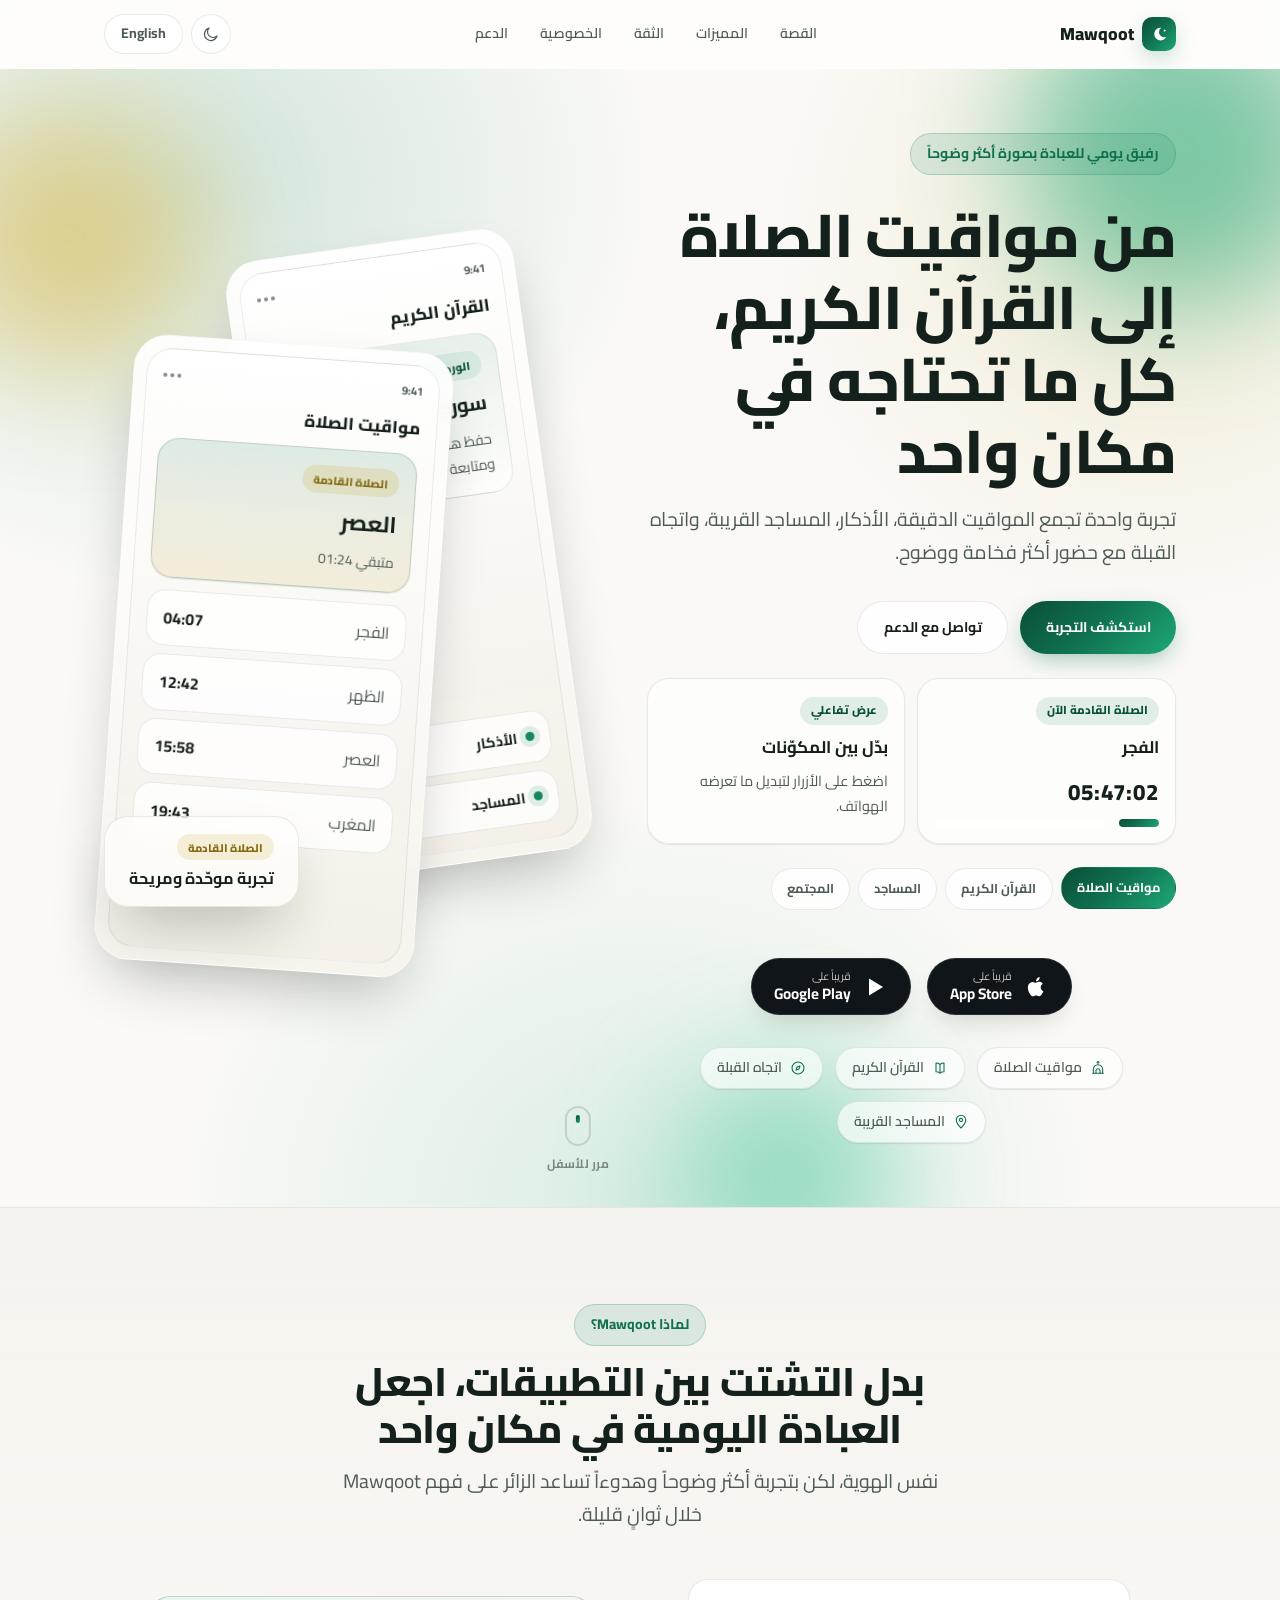
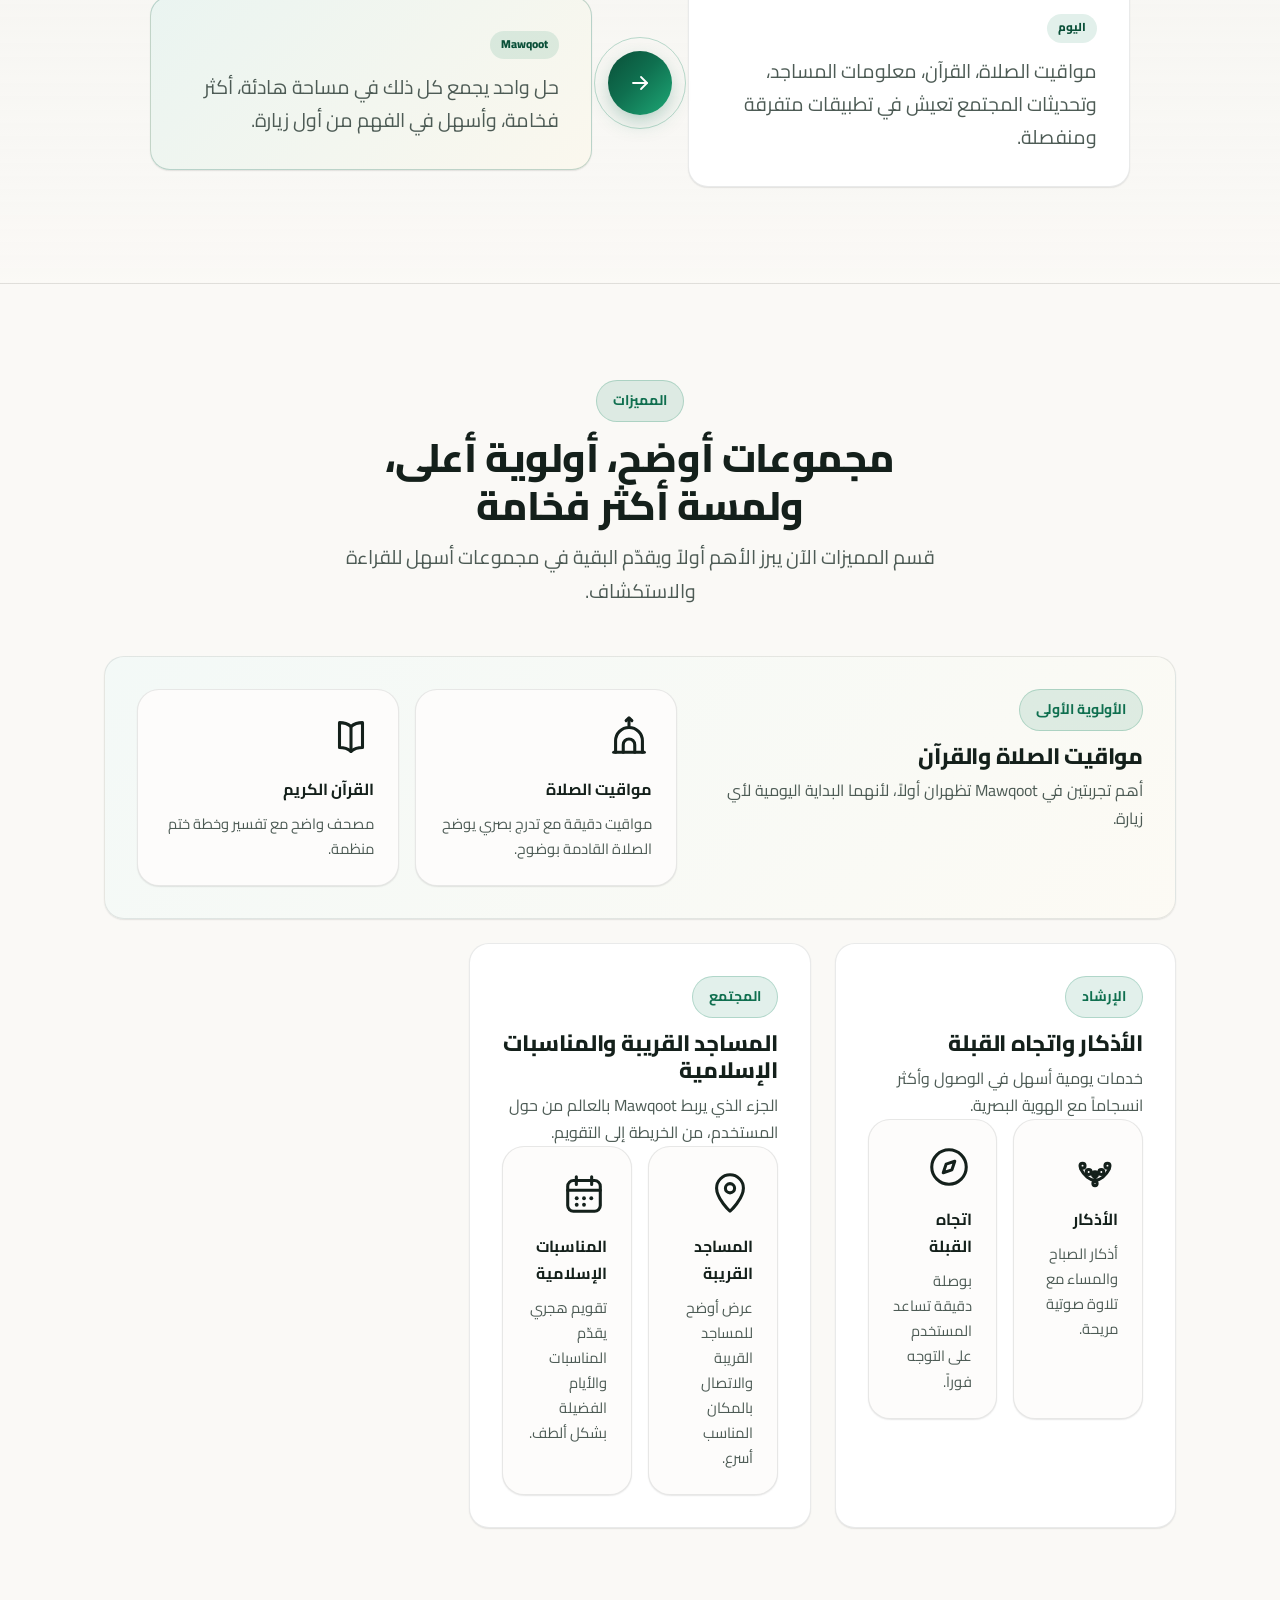
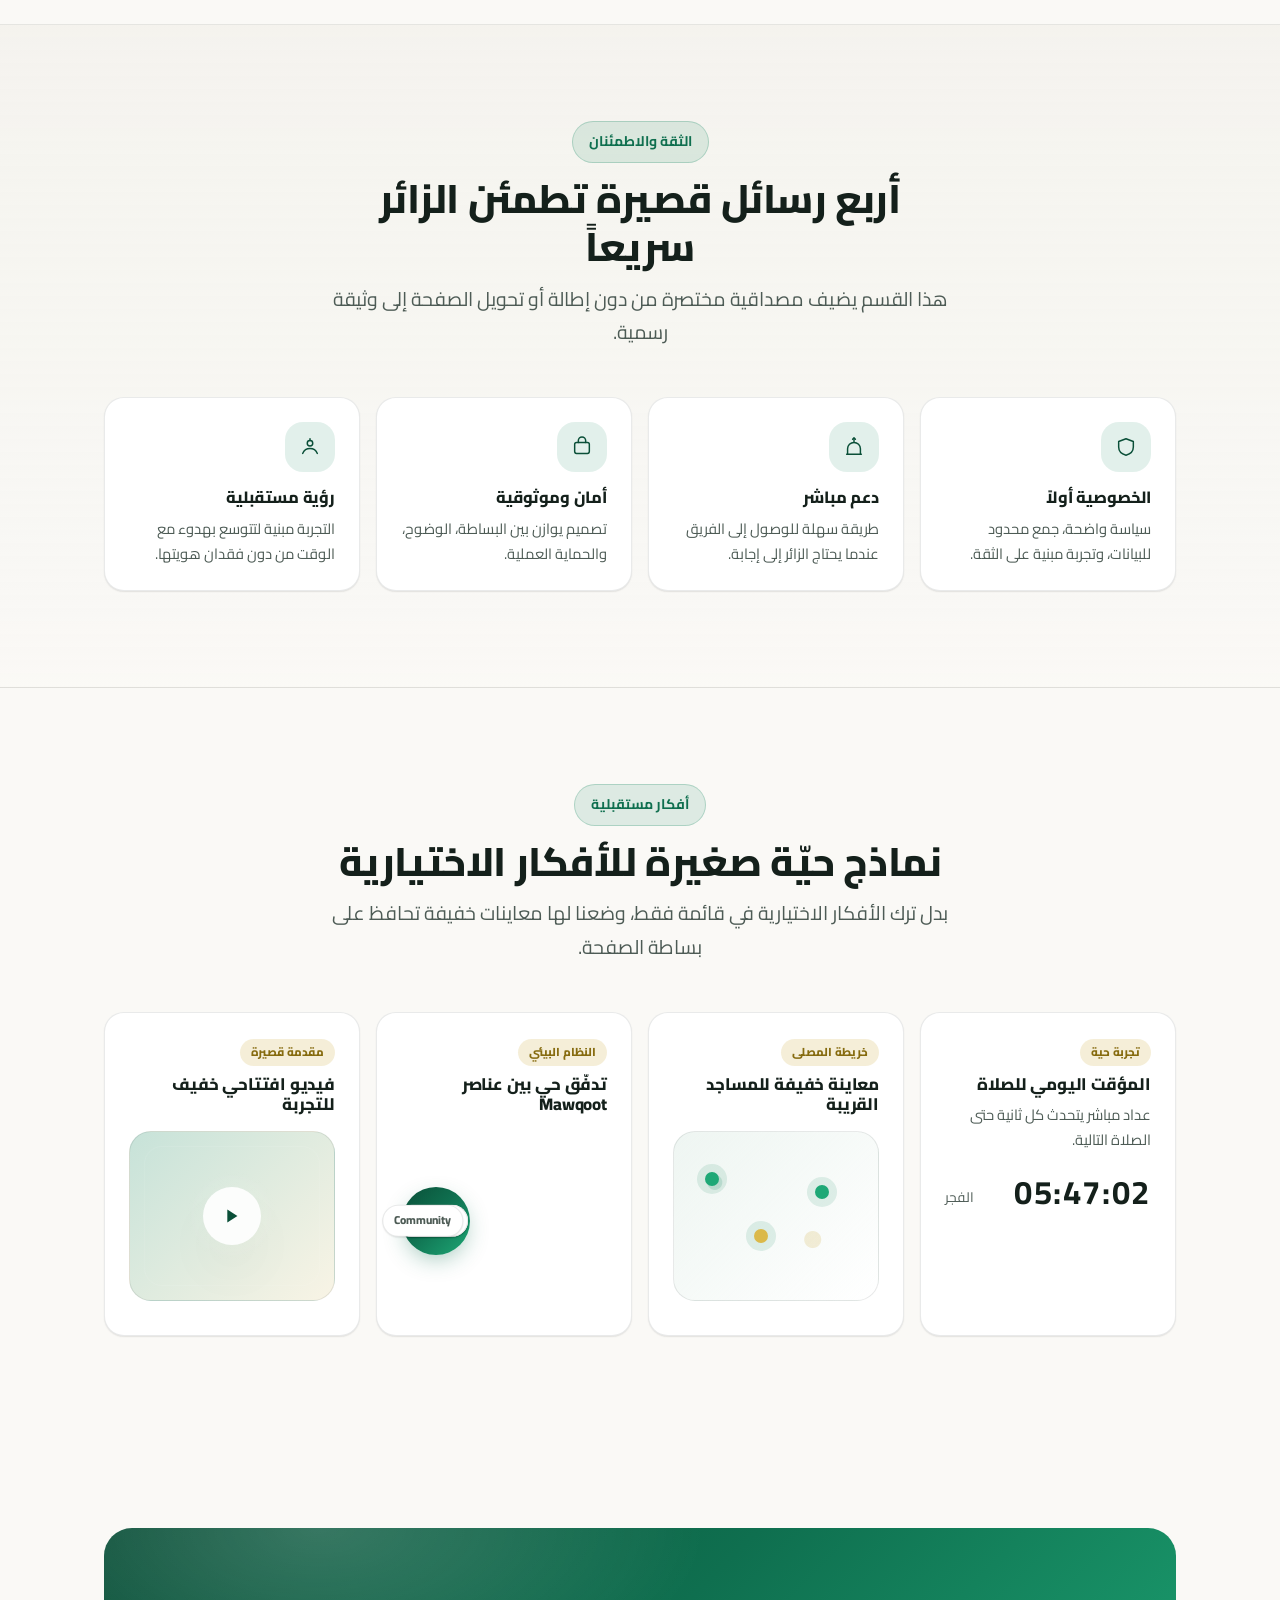
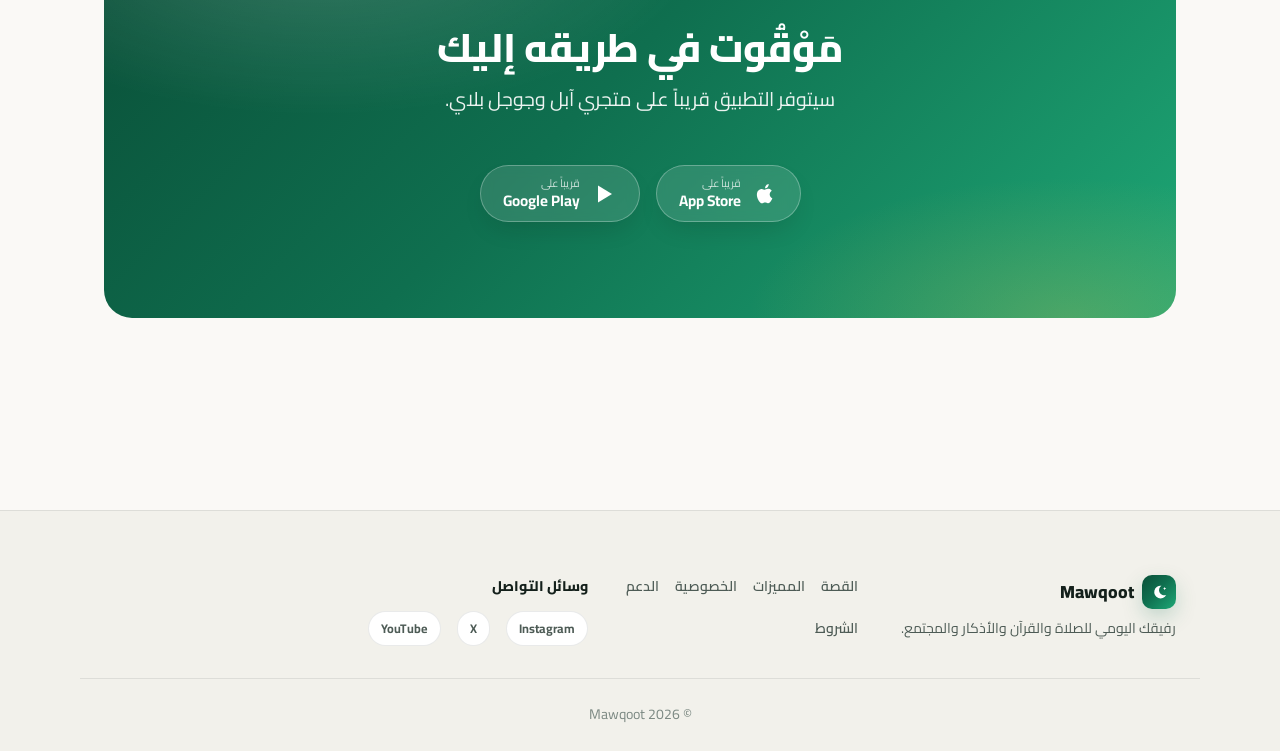
==== commit d50b11b9: "refactor" ====
--- a/index.html
+++ b/index.html
@@ -1,10 +1,10 @@
 <!DOCTYPE html>
-<html lang="ar" dir="rtl" data-title-ar="Mawqoot — مَوْقُوت | مواقيت الصلاة والقرآن الكريم" data-title-en="Mawqoot — Prayer Times, Quran &amp; Athkar">
+<html lang="ar" dir="rtl" data-title-ar="Mawqoot — مَوْقُوت | الصلاة، القرآن، والمساجد" data-title-en="Mawqoot — Prayer Times, Quran, Mosques &amp; Community">
 <head>
 <meta charset="UTF-8">
 <meta name="viewport" content="width=device-width, initial-scale=1.0">
-<title>Mawqoot — مَوْقُوت | مواقيت الصلاة والقرآن الكريم</title>
-<meta name="description" content="Mawqoot: prayer times, Quran reader, Athkar, mosque locator, Qibla compass and Islamic events. تطبيق مَوْقُوت: مواقيت الصلاة، القرآن الكريم، الأذكار، المساجد القريبة، اتجاه القبلة.">
+<title>Mawqoot — مَوْقُوت | الصلاة، القرآن، والمساجد</title>
+<meta name="description" content="Mawqoot unifies prayer times, Quran, Athkar, mosque details, Qibla direction, and community updates in one calm experience. تطبيق مَوْقُوت يجمع مواقيت الصلاة والقرآن والأذكار والمساجد واتجاه القبلة في مكان واحد.">
 <meta name="theme-color" content="#0a4f38">
 <link rel="icon" href="data:image/svg+xml,%3Csvg xmlns='http://www.w3.org/2000/svg' viewBox='0 0 24 24'%3E%3Cpath fill='%230f6f4f' d='M14.5 3.5A8 8 0 1 0 20.5 15 6.5 6.5 0 0 1 14.5 3.5Z'/%3E%3Cpath fill='%23c9a227' d='m18.5 5 .6 1.4L20.5 7l-1.4.6-.6 1.4-.6-1.4L16.5 7l1.4-.6.6-1.4Z'/%3E%3C/svg%3E">
 <link rel="preconnect" href="https://fonts.googleapis.com">
@@ -24,7 +24,9 @@
       <span>Mawqoot</span>
     </a>
     <nav class="nav-links" aria-label="Primary">
+      <a href="#story" data-ar="القصة" data-en="Story">القصة</a>
       <a href="#features" data-ar="المميزات" data-en="Features">المميزات</a>
+      <a href="#trust" data-ar="الثقة" data-en="Trust">الثقة</a>
       <a href="privacy.html" data-ar="الخصوصية" data-en="Privacy">الخصوصية</a>
       <a href="support.html" data-ar="الدعم" data-en="Support">الدعم</a>
     </nav>
@@ -46,27 +48,106 @@
       <span class="orb orb-3"></span>
     </div>
     <div class="container">
-      <div class="hero-content reveal">
-        <span class="eyebrow" data-ar="رفيقك اليومي للعبادة" data-en="Your daily worship companion">رفيقك اليومي للعبادة</span>
-        <h1>Mawqoot — <span class="gradient-text">مَوْقُوت</span></h1>
-        <p class="tag" data-ar="رفيقك اليومي للصلاة: مواقيت دقيقة، قرآن كريم، أذكار، مساجد قريبة، واتجاه القبلة." data-en="Your daily prayer companion: accurate prayer times, Quran, Athkar, nearby mosques, and Qibla direction.">رفيقك اليومي للصلاة: مواقيت دقيقة، قرآن كريم، أذكار، مساجد قريبة، واتجاه القبلة.</p>
+      <div class="hero-layout">
+        <div class="hero-copy reveal">
+          <span class="eyebrow" data-ar="رفيق يومي للعبادة بصورة أكثر وضوحاً" data-en="A clearer daily worship companion">رفيق يومي للعبادة بصورة أكثر وضوحاً</span>
+          <h1 data-ar="من مواقيت الصلاة إلى القرآن الكريم، كل ما تحتاجه في مكان واحد" data-en="From prayer times to the Quran, everything you need in one place">من مواقيت الصلاة إلى القرآن الكريم، كل ما تحتاجه في مكان واحد</h1>
+          <p class="tag" data-ar="تجربة واحدة تجمع المواقيت الدقيقة، الأذكار، المساجد القريبة، واتجاه القبلة مع حضور أكثر فخامة ووضوح." data-en="One calm experience that brings together accurate prayer times, Athkar, nearby mosques, and Qibla direction with a more premium feel.">تجربة واحدة تجمع المواقيت الدقيقة، الأذكار، المساجد القريبة، واتجاه القبلة مع حضور أكثر فخامة ووضوح.</p>
+
+        <div class="hero-actions">
+          <a class="btn btn-primary" href="#features" data-ar="استكشف التجربة" data-en="Explore the experience">استكشف التجربة</a>
+          <a class="btn btn-secondary" href="support.html" data-ar="تواصل مع الدعم" data-en="Contact support">تواصل مع الدعم</a>
+        </div>
+
+        <div class="hero-status-grid">
+          <div class="hero-status-card hero-status-card--countdown">
+            <span class="hero-status-label" data-ar="الصلاة القادمة الآن" data-en="Next prayer now">الصلاة القادمة الآن</span>
+            <strong id="countdownPrayer">العصر</strong>
+            <div class="hero-countdown">
+              <span id="countdownTime">00:00:00</span>
+              <div class="hero-countdown-bar" aria-hidden="true"><span id="countdownFill"></span></div>
+            </div>
+          </div>
+          <div class="hero-status-card">
+            <span class="hero-status-label" data-ar="عرض تفاعلي" data-en="Interactive demo">عرض تفاعلي</span>
+            <strong data-ar="بدّل بين المكوّنات" data-en="Switch between features">بدّل بين المكوّنات</strong>
+            <p data-ar="اضغط على الأزرار لتبديل ما تعرضه الهواتف." data-en="Tap the buttons to change what the phones show.">اضغط على الأزرار لتبديل ما تعرضه الهواتف.</p>
+          </div>
+        </div>
+
+        <div class="hero-demo-switcher" role="tablist" aria-label="Hero demo switcher">
+          <button class="demo-pill is-active" type="button" data-demo="prayer" data-ar="مواقيت الصلاة" data-en="Prayer Times">مواقيت الصلاة</button>
+          <button class="demo-pill" type="button" data-demo="quran" data-ar="القرآن الكريم" data-en="Quran">القرآن الكريم</button>
+          <button class="demo-pill" type="button" data-demo="mosque" data-ar="المساجد" data-en="Mosques">المساجد</button>
+          <button class="demo-pill" type="button" data-demo="community" data-ar="المجتمع" data-en="Community">المجتمع</button>
+        </div>
 
         <div class="badges">
           <a class="btn btn-store" href="#" id="ios-badge" aria-label="Coming soon on the App Store">
             <svg viewBox="0 0 24 24" fill="currentColor"><path d="M16.7 12.3c0-2.4 2-3.5 2.1-3.6-1.1-1.7-2.9-1.9-3.5-1.9-1.5-.2-2.9.9-3.6.9s-1.9-.9-3.1-.8c-1.6 0-3.1.9-3.9 2.4-1.7 2.9-.4 7.2 1.2 9.6.8 1.1 1.7 2.4 3 2.4 1.2 0 1.6-.8 3.1-.8s1.8.8 3.1.7c1.3 0 2.1-1.1 2.9-2.3.9-1.3 1.3-2.6 1.3-2.7-.1 0-2.6-1-2.6-3.9Z"/><path d="M14.8 5c.6-.8 1-1.9.9-3-.9.1-2 .6-2.6 1.4-.6.7-1.1 1.8-1 2.9 1 .1 2-.5 2.7-1.3Z"/></svg>
-            <span class="store-text"><small data-ar="قريباً على" data-en="Coming soon on">قريباً على</small><span class="store-name">App Store</span></span>
-          </a>
-          <a class="btn btn-store" href="#" id="android-badge" aria-label="Coming soon on Google Play">
-            <svg viewBox="0 0 24 24" fill="currentColor"><path d="M6 3.5v17l14-8.5-14-8.5Z"/></svg>
-            <span class="store-text"><small data-ar="قريباً على" data-en="Coming soon on">قريباً على</small><span class="store-name">Google Play</span></span>
-          </a>
-        </div>
-
-        <div class="hero-chips" aria-hidden="true">
-          <span class="hero-chip"><svg viewBox="0 0 24 24" fill="none" stroke="currentColor" stroke-width="1.6" stroke-linecap="round" stroke-linejoin="round"><path d="M4 20h16"/><path d="M5 20v-6a7 7 0 0 1 14 0v6"/><path d="M12 6V3"/><path d="M10.5 3.5 12 2l1.5 1.5"/><path d="M9 20v-4a3 3 0 0 1 6 0v4"/></svg><span data-ar="مواقيت الصلاة" data-en="Prayer Times">مواقيت الصلاة</span></span>
-          <span class="hero-chip"><svg viewBox="0 0 24 24" fill="none" stroke="currentColor" stroke-width="1.6" stroke-linecap="round" stroke-linejoin="round"><path d="M12 6.5c-1.6-1.3-3.6-2-6-2v13c2.4 0 4.4.7 6 2 1.6-1.3 3.6-2 6-2v-13c-2.4 0-4.4.7-6 2Z"/><path d="M12 6.5v13"/></svg><span data-ar="القرآن الكريم" data-en="Quran">القرآن الكريم</span></span>
-          <span class="hero-chip"><svg viewBox="0 0 24 24" fill="none" stroke="currentColor" stroke-width="1.6" stroke-linecap="round" stroke-linejoin="round"><circle cx="12" cy="12" r="9"/><path d="m15 9-4.5 1.5L9 15l4.5-1.5L15 9Z"/></svg><span data-ar="اتجاه القبلة" data-en="Qibla">اتجاه القبلة</span></span>
-          <span class="hero-chip"><svg viewBox="0 0 24 24" fill="none" stroke="currentColor" stroke-width="1.6" stroke-linecap="round" stroke-linejoin="round"><path d="M12 21s7-6.5 7-12a7 7 0 1 0-14 0c0 5.5 7 12 7 12Z"/><circle cx="12" cy="9" r="2.4"/></svg><span data-ar="المساجد القريبة" data-en="Mosques">المساجد القريبة</span></span>
+              <span class="store-text"><small data-ar="قريباً على" data-en="Coming soon on">قريباً على</small><span class="store-name">App Store</span></span>
+            </a>
+            <a class="btn btn-store" href="#" id="android-badge" aria-label="Coming soon on Google Play">
+              <svg viewBox="0 0 24 24" fill="currentColor"><path d="M6 3.5v17l14-8.5-14-8.5Z"/></svg>
+              <span class="store-text"><small data-ar="قريباً على" data-en="Coming soon on">قريباً على</small><span class="store-name">Google Play</span></span>
+            </a>
+          </div>
+
+          <div class="hero-chips" aria-hidden="true">
+            <span class="hero-chip"><svg viewBox="0 0 24 24" fill="none" stroke="currentColor" stroke-width="1.6" stroke-linecap="round" stroke-linejoin="round"><path d="M4 20h16"/><path d="M5 20v-6a7 7 0 0 1 14 0v6"/><path d="M12 6V3"/><path d="M10.5 3.5 12 2l1.5 1.5"/><path d="M9 20v-4a3 3 0 0 1 6 0v4"/></svg><span data-ar="مواقيت الصلاة" data-en="Prayer Times">مواقيت الصلاة</span></span>
+            <span class="hero-chip"><svg viewBox="0 0 24 24" fill="none" stroke="currentColor" stroke-width="1.6" stroke-linecap="round" stroke-linejoin="round"><path d="M12 6.5c-1.6-1.3-3.6-2-6-2v13c2.4 0 4.4.7 6 2 1.6-1.3 3.6-2 6-2v-13c-2.4 0-4.4.7-6 2Z"/><path d="M12 6.5v13"/></svg><span data-ar="القرآن الكريم" data-en="Quran">القرآن الكريم</span></span>
+            <span class="hero-chip"><svg viewBox="0 0 24 24" fill="none" stroke="currentColor" stroke-width="1.6" stroke-linecap="round" stroke-linejoin="round"><circle cx="12" cy="12" r="9"/><path d="m15 9-4.5 1.5L9 15l4.5-1.5L15 9Z"/></svg><span data-ar="اتجاه القبلة" data-en="Qibla">اتجاه القبلة</span></span>
+            <span class="hero-chip"><svg viewBox="0 0 24 24" fill="none" stroke="currentColor" stroke-width="1.6" stroke-linecap="round" stroke-linejoin="round"><path d="M12 21s7-6.5 7-12a7 7 0 1 0-14 0c0 5.5 7 12 7 12Z"/><circle cx="12" cy="9" r="2.4"/></svg><span data-ar="المساجد القريبة" data-en="Mosques">المساجد القريبة</span></span>
+          </div>
+        </div>
+
+        <div class="hero-visual reveal" aria-hidden="true">
+          <div class="phone-mockup phone-mockup--back">
+            <div class="phone-screen">
+              <div class="phone-topbar">
+                <span>9:41</span>
+                <span class="phone-status">
+                  <span></span><span></span><span></span>
+                </span>
+              </div>
+              <div class="screen-title" id="demoBackTitle" data-ar="القرآن الكريم" data-en="Quran Reader">القرآن الكريم</div>
+              <div class="screen-card screen-card--light">
+                <span class="screen-pill" id="demoBackPill" data-ar="الورد اليومي" data-en="Daily portion">الورد اليومي</span>
+                <strong id="demoBackPrimary" data-ar="سورة الكهف" data-en="Surah Al-Kahf">سورة الكهف</strong>
+                <p id="demoBackBody" data-ar="حفظ هادئ مع تلاوة واضحة ومتابعة تقدّم بسيطة." data-en="A calm reading flow with clear recitation and progress tracking.">حفظ هادئ مع تلاوة واضحة ومتابعة تقدّم بسيطة.</p>
+              </div>
+              <div class="screen-list" id="demoBackList">
+                <span><i></i> <strong data-ar="الأذكار" data-en="Athkar">الأذكار</strong> <small data-ar="الصباح والمساء" data-en="Morning and evening">الصباح والمساء</small></span>
+                <span><i></i> <strong data-ar="المساجد" data-en="Mosques">المساجد</strong> <small data-ar="قريبة منك" data-en="Near you">قريبة منك</small></span>
+              </div>
+            </div>
+          </div>
+          <div class="phone-mockup phone-mockup--front">
+            <div class="phone-screen">
+              <div class="phone-topbar">
+                <span>9:41</span>
+                <span class="phone-status">
+                  <span></span><span></span><span></span>
+                </span>
+              </div>
+              <div class="screen-title" id="demoFrontTitle" data-ar="مواقيت الصلاة" data-en="Prayer Times">مواقيت الصلاة</div>
+              <div class="next-prayer" id="demoFrontPanel">
+                <span class="screen-pill gold" id="demoFrontPill" data-ar="الصلاة القادمة" data-en="Next prayer">الصلاة القادمة</span>
+                <strong id="demoFrontPrimary" data-ar="العصر" data-en="Asr">العصر</strong>
+                <p id="demoFrontBody" data-ar="متبقي 01:24" data-en="01:24 remaining">متبقي 01:24</p>
+              </div>
+              <div class="time-list" id="demoTimeList">
+                <div><span data-ar="الفجر" data-en="Fajr">الفجر</span><strong>04:07</strong></div>
+                <div><span data-ar="الظهر" data-en="Dhuhr">الظهر</span><strong>12:42</strong></div>
+                <div class="time-list--active"><span data-ar="العصر" data-en="Asr">العصر</span><strong>15:58</strong></div>
+                <div><span data-ar="المغرب" data-en="Maghrib">المغرب</span><strong>19:43</strong></div>
+              </div>
+            </div>
+          </div>
+          <div class="hero-float-card" id="heroFloatCard">
+            <span class="hero-float-label" id="heroFloatLabel" data-ar="دقة محسنة" data-en="Refined accuracy">دقة محسنة</span>
+            <strong id="heroFloatText" data-ar="تجربة موحّدة ومريحة" data-en="One unified, calmer experience">تجربة موحّدة ومريحة</strong>
+          </div>
         </div>
       </div>
     </div>
@@ -77,45 +158,186 @@
     </a>
   </section>
 
+  <section class="section section-alt" id="story">
+    <div class="container">
+      <div class="section-head reveal">
+        <span class="eyebrow" data-ar="لماذا Mawqoot؟" data-en="Why Mawqoot?">لماذا Mawqoot؟</span>
+        <h2 data-ar="بدل التشتت بين التطبيقات، اجعل العبادة اليومية في مكان واحد" data-en="Instead of jumping between apps, keep daily worship in one place">بدل التشتت بين التطبيقات، اجعل العبادة اليومية في مكان واحد</h2>
+        <p data-ar="نفس الهوية، لكن بتجربة أكثر وضوحاً وهدوءاً تساعد الزائر على فهم Mawqoot خلال ثوانٍ قليلة." data-en="Same identity, but with a clearer and calmer experience that helps visitors understand Mawqoot in seconds.">نفس الهوية، لكن بتجربة أكثر وضوحاً وهدوءاً تساعد الزائر على فهم Mawqoot خلال ثوانٍ قليلة.</p>
+      </div>
+
+      <div class="story-panel reveal">
+        <div class="story-block">
+          <span class="story-label" data-ar="اليوم" data-en="Today">اليوم</span>
+          <p data-ar="مواقيت الصلاة، القرآن، معلومات المساجد، وتحديثات المجتمع تعيش في تطبيقات متفرقة ومنفصلة." data-en="Prayer times, Quran, mosque information, and community updates live across separate, disconnected apps.">مواقيت الصلاة، القرآن، معلومات المساجد، وتحديثات المجتمع تعيش في تطبيقات متفرقة ومنفصلة.</p>
+        </div>
+        <div class="story-bridge" aria-hidden="true">
+          <span></span><svg viewBox="0 0 24 24" fill="none" stroke="currentColor" stroke-width="1.8" stroke-linecap="round" stroke-linejoin="round"><path d="m5 12 14 0"/><path d="m13 6 6 6-6 6"/></svg>
+        </div>
+        <div class="story-block story-block--solution">
+          <span class="story-label" data-ar="Mawqoot" data-en="Mawqoot">Mawqoot</span>
+          <p data-ar="حل واحد يجمع كل ذلك في مساحة هادئة، أكثر فخامة، وأسهل في الفهم من أول زيارة." data-en="A single answer that brings everything together in a calmer, more premium space that is easy to understand at first glance.">حل واحد يجمع كل ذلك في مساحة هادئة، أكثر فخامة، وأسهل في الفهم من أول زيارة.</p>
+        </div>
+      </div>
+    </div>
+  </section>
+
   <section class="section" id="features">
     <div class="container">
       <div class="section-head reveal">
         <span class="eyebrow" data-ar="المميزات" data-en="Features">المميزات</span>
-        <h2 data-ar="كل ما تحتاجه لعبادتك اليومية" data-en="Everything you need for daily worship">كل ما تحتاجه لعبادتك اليومية</h2>
-        <p data-ar="تجربة متكاملة تجمع الصلاة والقرآن والأذكار في مكان واحد." data-en="A complete experience bringing prayer, Quran, and Athkar together in one place.">تجربة متكاملة تجمع الصلاة والقرآن والأذكار في مكان واحد.</p>
-      </div>
-
-      <div class="features-grid stagger">
-        <div class="card reveal">
-          <div class="icon-badge" aria-hidden="true"><svg viewBox="0 0 24 24" fill="none" stroke="currentColor" stroke-width="1.6" stroke-linecap="round" stroke-linejoin="round"><path d="M4 20h16"/><path d="M5 20v-6a7 7 0 0 1 14 0v6"/><path d="M12 6V3"/><path d="M10.5 3.5 12 2l1.5 1.5"/><path d="M9 20v-4a3 3 0 0 1 6 0v4"/></svg></div>
-          <h3 data-ar="مواقيت الصلاة" data-en="Prayer Times">مواقيت الصلاة</h3>
-          <p data-ar="مواقيت دقيقة حسب موقعك مع إشعارات للصلاة القادمة." data-en="Accurate times for your location with next-prayer notifications.">مواقيت دقيقة حسب موقعك مع إشعارات للصلاة القادمة.</p>
-        </div>
-        <div class="card reveal">
-          <div class="icon-badge" aria-hidden="true"><svg viewBox="0 0 24 24" fill="none" stroke="currentColor" stroke-width="1.6" stroke-linecap="round" stroke-linejoin="round"><path d="M12 6.5c-1.6-1.3-3.6-2-6-2v13c2.4 0 4.4.7 6 2 1.6-1.3 3.6-2 6-2v-13c-2.4 0-4.4.7-6 2Z"/><path d="M12 6.5v13"/></svg></div>
-          <h3 data-ar="القرآن الكريم" data-en="Quran Reader">القرآن الكريم</h3>
-          <p data-ar="مصحف كامل مع التفسير وخطة ختم القرآن." data-en="Full Mushaf with Tafseer and a Khatma completion planner.">مصحف كامل مع التفسير وخطة ختم القرآن.</p>
-        </div>
-        <div class="card reveal">
-          <div class="icon-badge" aria-hidden="true"><svg viewBox="0 0 24 24" fill="none" stroke="currentColor" stroke-width="1.6" stroke-linecap="round" stroke-linejoin="round"><path d="M4.5 13c1.7 3.4 4.8 6 7.5 6s5.8-2.6 7.5-6"/><circle cx="5.5" cy="11.3" r="1.3"/><circle cx="8.7" cy="14.6" r="1.3"/><circle cx="12" cy="15.8" r="1.3"/><circle cx="15.3" cy="14.6" r="1.3"/><circle cx="18.5" cy="11.3" r="1.3"/><path d="M12 15.8v3.7"/><circle cx="12" cy="20.6" r="1.1"/></svg></div>
-          <h3 data-ar="الأذكار" data-en="Athkar">الأذكار</h3>
-          <p data-ar="أذكار الصباح والمساء مع تلاوة صوتية." data-en="Morning and evening supplications with audio playback.">أذكار الصباح والمساء مع تلاوة صوتية.</p>
-        </div>
-        <div class="card reveal">
-          <div class="icon-badge" aria-hidden="true"><svg viewBox="0 0 24 24" fill="none" stroke="currentColor" stroke-width="1.6" stroke-linecap="round" stroke-linejoin="round"><circle cx="12" cy="12" r="9"/><path d="m15 9-4.5 1.5L9 15l4.5-1.5L15 9Z"/></svg></div>
-          <h3 data-ar="اتجاه القبلة" data-en="Qibla Compass">اتجاه القبلة</h3>
-          <p data-ar="بوصلة دقيقة تحدد اتجاه الكعبة المشرفة." data-en="A precise compass pointing toward the Kaaba.">بوصلة دقيقة تحدد اتجاه الكعبة المشرفة.</p>
-        </div>
-        <div class="card reveal">
-          <div class="icon-badge" aria-hidden="true"><svg viewBox="0 0 24 24" fill="none" stroke="currentColor" stroke-width="1.6" stroke-linecap="round" stroke-linejoin="round"><path d="M12 21s7-6.5 7-12a7 7 0 1 0-14 0c0 5.5 7 12 7 12Z"/><circle cx="12" cy="9" r="2.4"/></svg></div>
-          <h3 data-ar="المساجد القريبة" data-en="Mosque Locator">المساجد القريبة</h3>
-          <p data-ar="اعثر على المساجد القريبة منك على الخريطة." data-en="Find mosques near you on the map.">اعثر على المساجد القريبة منك على الخريطة.</p>
-        </div>
-        <div class="card reveal">
-          <div class="icon-badge" aria-hidden="true"><svg viewBox="0 0 24 24" fill="none" stroke="currentColor" stroke-width="1.6" stroke-linecap="round" stroke-linejoin="round"><rect x="3.5" y="5" width="17" height="16" rx="3"/><path d="M8 3v4M16 3v4M3.5 10h17"/><circle cx="8.2" cy="14.2" r="1" fill="currentColor" stroke="none"/><circle cx="12" cy="14.2" r="1" fill="currentColor" stroke="none"/><circle cx="15.8" cy="14.2" r="1" fill="currentColor" stroke="none"/><circle cx="8.2" cy="17.6" r="1" fill="currentColor" stroke="none"/><circle cx="12" cy="17.6" r="1" fill="currentColor" stroke="none"/></svg></div>
-          <h3 data-ar="المناسبات الإسلامية" data-en="Islamic Events">المناسبات الإسلامية</h3>
-          <p data-ar="تقويم هجري بالمناسبات والأيام الفضيلة." data-en="Hijri calendar with Islamic events and blessed days.">تقويم هجري بالمناسبات والأيام الفضيلة.</p>
-        </div>
+        <h2 data-ar="مجموعات أوضح، أولوية أعلى، ولمسة أكثر فخامة" data-en="Clearer groups, better priority, and a more premium finish">مجموعات أوضح، أولوية أعلى، ولمسة أكثر فخامة</h2>
+        <p data-ar="قسم المميزات الآن يبرز الأهم أولاً ويقدّم البقية في مجموعات أسهل للقراءة والاستكشاف." data-en="The features section now highlights the most important experiences first and groups the rest for easier scanning.">قسم المميزات الآن يبرز الأهم أولاً ويقدّم البقية في مجموعات أسهل للقراءة والاستكشاف.</p>
+      </div>
+
+      <div class="feature-groups stagger">
+        <article class="feature-group feature-group--featured reveal">
+          <div class="feature-group-head">
+            <span class="eyebrow" data-ar="الأولوية الأولى" data-en="Priority one">الأولوية الأولى</span>
+            <h3 data-ar="مواقيت الصلاة والقرآن" data-en="Prayer Times and Quran">مواقيت الصلاة والقرآن</h3>
+            <p data-ar="أهم تجربتين في Mawqoot تظهران أولاً، لأنهما البداية اليومية لأي زيارة." data-en="The two most important experiences in Mawqoot appear first because they anchor the daily routine.">أهم تجربتين في Mawqoot تظهران أولاً، لأنهما البداية اليومية لأي زيارة.</p>
+          </div>
+          <div class="feature-group-cards">
+            <div class="mini-feature-card">
+              <div class="icon-badge" aria-hidden="true"><svg viewBox="0 0 24 24" fill="none" stroke="currentColor" stroke-width="1.6" stroke-linecap="round" stroke-linejoin="round"><path d="M4 20h16"/><path d="M5 20v-6a7 7 0 0 1 14 0v6"/><path d="M12 6V3"/><path d="M10.5 3.5 12 2l1.5 1.5"/><path d="M9 20v-4a3 3 0 0 1 6 0v4"/></svg></div>
+              <h4 data-ar="مواقيت الصلاة" data-en="Prayer Times">مواقيت الصلاة</h4>
+              <p data-ar="مواقيت دقيقة مع تدرج بصري يوضح الصلاة القادمة بوضوح." data-en="Accurate times with a visual cue for the next prayer.">مواقيت دقيقة مع تدرج بصري يوضح الصلاة القادمة بوضوح.</p>
+            </div>
+            <div class="mini-feature-card">
+              <div class="icon-badge" aria-hidden="true"><svg viewBox="0 0 24 24" fill="none" stroke="currentColor" stroke-width="1.6" stroke-linecap="round" stroke-linejoin="round"><path d="M12 6.5c-1.6-1.3-3.6-2-6-2v13c2.4 0 4.4.7 6 2 1.6-1.3 3.6-2 6-2v-13c-2.4 0-4.4.7-6 2Z"/><path d="M12 6.5v13"/></svg></div>
+              <h4 data-ar="القرآن الكريم" data-en="Quran Reader">القرآن الكريم</h4>
+              <p data-ar="مصحف واضح مع تفسير وخطة ختم منظمة." data-en="A clean Mushaf with Tafseer and a guided completion plan.">مصحف واضح مع تفسير وخطة ختم منظمة.</p>
+            </div>
+          </div>
+        </article>
+
+        <article class="feature-group reveal">
+          <div class="feature-group-head">
+            <span class="eyebrow" data-ar="الإرشاد" data-en="Guidance">الإرشاد</span>
+            <h3 data-ar="الأذكار واتجاه القبلة" data-en="Athkar and Qibla">الأذكار واتجاه القبلة</h3>
+            <p data-ar="خدمات يومية أسهل في الوصول وأكثر انسجاماً مع الهوية البصرية." data-en="Daily tools that are easier to reach and more consistent visually.">خدمات يومية أسهل في الوصول وأكثر انسجاماً مع الهوية البصرية.</p>
+          </div>
+          <div class="feature-group-cards">
+            <div class="mini-feature-card">
+              <div class="icon-badge" aria-hidden="true"><svg viewBox="0 0 24 24" fill="none" stroke="currentColor" stroke-width="1.6" stroke-linecap="round" stroke-linejoin="round"><path d="M4.5 13c1.7 3.4 4.8 6 7.5 6s5.8-2.6 7.5-6"/><circle cx="5.5" cy="11.3" r="1.3"/><circle cx="8.7" cy="14.6" r="1.3"/><circle cx="12" cy="15.8" r="1.3"/><circle cx="15.3" cy="14.6" r="1.3"/><circle cx="18.5" cy="11.3" r="1.3"/><path d="M12 15.8v3.7"/><circle cx="12" cy="20.6" r="1.1"/></svg></div>
+              <h4 data-ar="الأذكار" data-en="Athkar">الأذكار</h4>
+              <p data-ar="أذكار الصباح والمساء مع تلاوة صوتية مريحة." data-en="Morning and evening supplications with comfortable audio playback.">أذكار الصباح والمساء مع تلاوة صوتية مريحة.</p>
+            </div>
+            <div class="mini-feature-card">
+              <div class="icon-badge" aria-hidden="true"><svg viewBox="0 0 24 24" fill="none" stroke="currentColor" stroke-width="1.6" stroke-linecap="round" stroke-linejoin="round"><circle cx="12" cy="12" r="9"/><path d="m15 9-4.5 1.5L9 15l4.5-1.5L15 9Z"/></svg></div>
+              <h4 data-ar="اتجاه القبلة" data-en="Qibla Compass">اتجاه القبلة</h4>
+              <p data-ar="بوصلة دقيقة تساعد المستخدم على التوجه فوراً." data-en="A precise compass that helps users orient quickly.">بوصلة دقيقة تساعد المستخدم على التوجه فوراً.</p>
+            </div>
+          </div>
+        </article>
+
+        <article class="feature-group reveal">
+          <div class="feature-group-head">
+            <span class="eyebrow" data-ar="المجتمع" data-en="Community">المجتمع</span>
+            <h3 data-ar="المساجد القريبة والمناسبات الإسلامية" data-en="Nearby mosques and Islamic events">المساجد القريبة والمناسبات الإسلامية</h3>
+            <p data-ar="الجزء الذي يربط Mawqoot بالعالم من حول المستخدم، من الخريطة إلى التقويم." data-en="The part that connects Mawqoot to the world around the user, from maps to the calendar.">الجزء الذي يربط Mawqoot بالعالم من حول المستخدم، من الخريطة إلى التقويم.</p>
+          </div>
+          <div class="feature-group-cards">
+            <div class="mini-feature-card">
+              <div class="icon-badge" aria-hidden="true"><svg viewBox="0 0 24 24" fill="none" stroke="currentColor" stroke-width="1.6" stroke-linecap="round" stroke-linejoin="round"><path d="M12 21s7-6.5 7-12a7 7 0 1 0-14 0c0 5.5 7 12 7 12Z"/><circle cx="12" cy="9" r="2.4"/></svg></div>
+              <h4 data-ar="المساجد القريبة" data-en="Nearby Mosques">المساجد القريبة</h4>
+              <p data-ar="عرض أوضح للمساجد القريبة والاتصال بالمكان المناسب أسرع." data-en="Clearer nearby mosque discovery with faster access to the right place.">عرض أوضح للمساجد القريبة والاتصال بالمكان المناسب أسرع.</p>
+            </div>
+            <div class="mini-feature-card">
+              <div class="icon-badge" aria-hidden="true"><svg viewBox="0 0 24 24" fill="none" stroke="currentColor" stroke-width="1.6" stroke-linecap="round" stroke-linejoin="round"><rect x="3.5" y="5" width="17" height="16" rx="3"/><path d="M8 3v4M16 3v4M3.5 10h17"/><circle cx="8.2" cy="14.2" r="1" fill="currentColor" stroke="none"/><circle cx="12" cy="14.2" r="1" fill="currentColor" stroke="none"/><circle cx="15.8" cy="14.2" r="1" fill="currentColor" stroke="none"/><circle cx="8.2" cy="17.6" r="1" fill="currentColor" stroke="none"/><circle cx="12" cy="17.6" r="1" fill="currentColor" stroke="none"/></svg></div>
+              <h4 data-ar="المناسبات الإسلامية" data-en="Islamic Events">المناسبات الإسلامية</h4>
+              <p data-ar="تقويم هجري يقدّم المناسبات والأيام الفضيلة بشكل ألطف." data-en="A Hijri calendar that presents events and blessed days more elegantly.">تقويم هجري يقدّم المناسبات والأيام الفضيلة بشكل ألطف.</p>
+            </div>
+          </div>
+        </article>
+      </div>
+    </div>
+  </section>
+
+  <section class="section section-alt" id="trust">
+    <div class="container">
+      <div class="section-head reveal">
+        <span class="eyebrow" data-ar="الثقة والاطمئنان" data-en="Trust and reassurance">الثقة والاطمئنان</span>
+        <h2 data-ar="أربع رسائل قصيرة تطمئن الزائر سريعاً" data-en="Four short signals that reassure visitors quickly">أربع رسائل قصيرة تطمئن الزائر سريعاً</h2>
+        <p data-ar="هذا القسم يضيف مصداقية مختصرة من دون إطالة أو تحويل الصفحة إلى وثيقة رسمية." data-en="This section adds concise credibility without turning the page into a long policy document.">هذا القسم يضيف مصداقية مختصرة من دون إطالة أو تحويل الصفحة إلى وثيقة رسمية.</p>
+      </div>
+
+      <div class="trust-grid stagger">
+        <article class="trust-card reveal">
+          <div class="trust-icon" aria-hidden="true"><svg viewBox="0 0 24 24" fill="none" stroke="currentColor" stroke-width="1.6" stroke-linecap="round" stroke-linejoin="round"><path d="M12 3 4 6v6c0 5 3.6 7.8 8 9 4.4-1.2 8-4 8-9V6l-8-3Z"/></svg></div>
+          <h3 data-ar="الخصوصية أولاً" data-en="Privacy first">الخصوصية أولاً</h3>
+          <p data-ar="سياسة واضحة، جمع محدود للبيانات، وتجربة مبنية على الثقة." data-en="Clear policies, limited data collection, and a trust-first experience.">سياسة واضحة، جمع محدود للبيانات، وتجربة مبنية على الثقة.</p>
+        </article>
+        <article class="trust-card reveal">
+          <div class="trust-icon" aria-hidden="true"><svg viewBox="0 0 24 24" fill="none" stroke="currentColor" stroke-width="1.6" stroke-linecap="round" stroke-linejoin="round"><path d="M4 20h16"/><path d="M5 20v-6a7 7 0 0 1 14 0v6"/><path d="M12 6V3"/><path d="M10.5 3.5 12 2l1.5 1.5"/></svg></div>
+          <h3 data-ar="دعم مباشر" data-en="Direct support">دعم مباشر</h3>
+          <p data-ar="طريقة سهلة للوصول إلى الفريق عندما يحتاج الزائر إلى إجابة." data-en="A simple way to reach the team whenever a visitor needs help.">طريقة سهلة للوصول إلى الفريق عندما يحتاج الزائر إلى إجابة.</p>
+        </article>
+        <article class="trust-card reveal">
+          <div class="trust-icon" aria-hidden="true"><svg viewBox="0 0 24 24" fill="none" stroke="currentColor" stroke-width="1.6" stroke-linecap="round" stroke-linejoin="round"><rect x="4" y="7" width="16" height="12" rx="2"/><path d="M8 7V5a4 4 0 0 1 8 0v2"/></svg></div>
+          <h3 data-ar="أمان وموثوقية" data-en="Secure and reliable">أمان وموثوقية</h3>
+          <p data-ar="تصميم يوازن بين البساطة، الوضوح، والحماية العملية." data-en="Design that balances simplicity, clarity, and practical protection.">تصميم يوازن بين البساطة، الوضوح، والحماية العملية.</p>
+        </article>
+        <article class="trust-card reveal">
+          <div class="trust-icon" aria-hidden="true"><svg viewBox="0 0 24 24" fill="none" stroke="currentColor" stroke-width="1.6" stroke-linecap="round" stroke-linejoin="round"><path d="M4 19c3-7 13-7 16 0"/><circle cx="12" cy="8" r="3"/><path d="M12 3v2"/></svg></div>
+          <h3 data-ar="رؤية مستقبلية" data-en="Future vision">رؤية مستقبلية</h3>
+          <p data-ar="التجربة مبنية لتتوسع بهدوء مع الوقت من دون فقدان هويتها." data-en="Built to grow carefully over time without losing its identity.">التجربة مبنية لتتوسع بهدوء مع الوقت من دون فقدان هويتها.</p>
+        </article>
+      </div>
+    </div>
+  </section>
+
+  <section class="section" id="future">
+    <div class="container">
+      <div class="section-head reveal">
+        <span class="eyebrow" data-ar="أفكار مستقبلية" data-en="Future ideas">أفكار مستقبلية</span>
+        <h2 data-ar="نماذج حيّة صغيرة للأفكار الاختيارية" data-en="Small live previews for the optional ideas">نماذج حيّة صغيرة للأفكار الاختيارية</h2>
+        <p data-ar="بدل ترك الأفكار الاختيارية في قائمة فقط، وضعنا لها معاينات خفيفة تحافظ على بساطة الصفحة." data-en="Instead of leaving optional ideas in a list, we turned them into light previews that keep the page simple.">بدل ترك الأفكار الاختيارية في قائمة فقط، وضعنا لها معاينات خفيفة تحافظ على بساطة الصفحة.</p>
+      </div>
+
+      <div class="future-grid stagger">
+        <article class="future-card future-card--countdown reveal">
+          <span class="future-kicker" data-ar="تجربة حية" data-en="Live moment">تجربة حية</span>
+          <h3 data-ar="المؤقت اليومي للصلاة" data-en="Daily prayer countdown">المؤقت اليومي للصلاة</h3>
+          <p data-ar="عداد مباشر يتحدث كل ثانية حتى الصلاة التالية." data-en="A live counter that updates every second until the next prayer.">عداد مباشر يتحدث كل ثانية حتى الصلاة التالية.</p>
+          <div class="future-counter">
+            <strong id="futureCountdown">00:00:00</strong>
+            <span id="futurePrayer" data-ar="العصر" data-en="Asr">العصر</span>
+          </div>
+        </article>
+
+        <article class="future-card future-card--map reveal">
+          <span class="future-kicker" data-ar="خريطة المصلى" data-en="Mosque map">خريطة المصلى</span>
+          <h3 data-ar="معاينة خفيفة للمساجد القريبة" data-en="A lightweight preview of nearby mosques">معاينة خفيفة للمساجد القريبة</h3>
+          <div class="map-preview" aria-hidden="true">
+            <span class="map-grid"></span>
+            <span class="map-pin pin-1"></span>
+            <span class="map-pin pin-2"></span>
+            <span class="map-pin pin-3"></span>
+          </div>
+        </article>
+
+        <article class="future-card future-card--ecosystem reveal">
+          <span class="future-kicker" data-ar="النظام البيئي" data-en="Ecosystem">النظام البيئي</span>
+          <h3 data-ar="تدفّق حي بين عناصر Mawqoot" data-en="A live flow between Mawqoot elements">تدفّق حي بين عناصر Mawqoot</h3>
+          <div class="ecosystem-orbit" aria-hidden="true">
+            <span class="orbit-center"></span>
+            <span class="orbit-item orbit-1">Prayer</span>
+            <span class="orbit-item orbit-2">Quran</span>
+            <span class="orbit-item orbit-3">Mosque</span>
+            <span class="orbit-item orbit-4">Community</span>
+          </div>
+        </article>
+
+        <article class="future-card future-card--video reveal">
+          <span class="future-kicker" data-ar="مقدمة قصيرة" data-en="Short intro">مقدمة قصيرة</span>
+          <h3 data-ar="فيديو افتتاحي خفيف للتجربة" data-en="A lightweight intro video teaser">فيديو افتتاحي خفيف للتجربة</h3>
+          <div class="video-teaser" aria-hidden="true">
+            <span class="play-badge">
+              <svg viewBox="0 0 24 24" fill="currentColor"><path d="M8 5v14l11-7-11-7Z"/></svg>
+            </span>
+          </div>
+        </article>
       </div>
     </div>
   </section>
@@ -147,16 +369,27 @@
         <span class="brand-mark" aria-hidden="true"><svg viewBox="0 0 24 24" fill="currentColor"><path d="M14.5 3.5A8 8 0 1 0 20.5 15 6.5 6.5 0 0 1 14.5 3.5Z"/><path d="m18.5 5 .6 1.4L20.5 7l-1.4.6-.6 1.4-.6-1.4L16.5 7l1.4-.6.6-1.4Z"/></svg></span>
         <span>Mawqoot</span>
       </a>
-      <p data-ar="رفيقك اليومي للصلاة والقرآن والأذكار." data-en="Your daily companion for prayer, Quran, and Athkar.">رفيقك اليومي للصلاة والقرآن والأذكار.</p>
+      <p data-ar="رفيقك اليومي للصلاة والقرآن والأذكار والمجتمع." data-en="Your daily companion for prayer, Quran, Athkar, and community.">رفيقك اليومي للصلاة والقرآن والأذكار والمجتمع.</p>
     </div>
     <nav class="footer-links" aria-label="Footer">
-      <a href="privacy.html" data-ar="سياسة الخصوصية" data-en="Privacy Policy">سياسة الخصوصية</a>
+      <a href="#story" data-ar="القصة" data-en="Story">القصة</a>
+      <a href="#features" data-ar="المميزات" data-en="Features">المميزات</a>
+      <a href="privacy.html" data-ar="الخصوصية" data-en="Privacy">الخصوصية</a>
       <a href="support.html" data-ar="الدعم" data-en="Support">الدعم</a>
+      <a href="terms.html" data-ar="الشروط" data-en="Terms">الشروط</a>
+    </nav>
+    <nav class="footer-social" aria-label="Social media">
+      <span class="footer-heading" data-ar="وسائل التواصل" data-en="Social media">وسائل التواصل</span>
+      <div class="social-pills">
+        <span>Instagram</span>
+        <span>X</span>
+        <span>YouTube</span>
+      </div>
     </nav>
   </div>
   <div class="footer-bottom">© 2026 Mawqoot</div>
 </footer>
 
-<script src="assets/js/main.js"></script>
+<script src="assets/js/main.js?v=2"></script>
 </body>
 </html>
--- a/assets/css/style.css
+++ b/assets/css/style.css
@@ -254,6 +254,17 @@
 .btn-primary:hover { transform: translateY(-2px); box-shadow: 0 14px 32px -8px rgba(15, 111, 79, 0.55); }
 @keyframes sheen { to { transform: translateX(120%); } }
 
+.btn-secondary {
+  background: color-mix(in srgb, var(--surface) 84%, transparent);
+  border: 1px solid var(--border);
+  color: var(--text);
+}
+.btn-secondary:hover {
+  transform: translateY(-2px);
+  border-color: var(--border-strong);
+  box-shadow: var(--shadow-md);
+}
+
 .btn-store {
   background: #10151a; color: #fff; border: 1px solid rgba(255,255,255,0.1);
   padding: 0.7rem 1.4rem; gap: var(--space-3); box-shadow: var(--shadow-md);
@@ -283,9 +294,91 @@
 .orb-3 { width: 220px; height: 220px; background: var(--primary-300); bottom: -80px; inset-inline-start: 30%; animation-delay: -6s; }
 @keyframes float { 0%, 100% { transform: translateY(0) scale(1); } 50% { transform: translateY(-22px) scale(1.05); } }
 
-.hero-content { max-width: 760px; margin-inline: auto; text-align: center; }
-.hero-content h1 { font-size: var(--fs-display); margin-block: var(--space-5) var(--space-4); }
-.hero-content .tag { font-size: var(--fs-lead); color: var(--text-secondary); max-width: 560px; margin-inline: auto; }
+.hero-layout {
+  display: grid;
+  grid-template-columns: minmax(0, 1.05fr) minmax(320px, 0.95fr);
+  align-items: center;
+  gap: var(--space-8);
+}
+.hero-copy { max-width: 680px; }
+.hero-copy h1 { font-size: var(--fs-display); margin-block: var(--space-5) var(--space-4); }
+.hero-copy .tag { font-size: var(--fs-lead); color: var(--text-secondary); max-width: 620px; }
+.hero-actions {
+  display: flex;
+  gap: var(--space-3);
+  flex-wrap: wrap;
+  margin-top: var(--space-6);
+}
+.hero-status-grid {
+  display: grid;
+  grid-template-columns: repeat(2, minmax(0, 1fr));
+  gap: var(--space-3);
+  margin-top: var(--space-5);
+}
+.hero-status-card {
+  background: var(--surface-glass);
+  border: 1px solid var(--border);
+  border-radius: 22px;
+  padding: var(--space-4);
+  box-shadow: var(--shadow-sm);
+  backdrop-filter: blur(10px);
+}
+.hero-status-card strong { display: block; margin-top: var(--space-2); font-size: 1.05rem; }
+.hero-status-card p { color: var(--text-secondary); font-size: 0.9rem; margin-top: var(--space-2); }
+.hero-status-label {
+  display: inline-flex;
+  padding: 0.25rem 0.7rem;
+  border-radius: var(--radius-full);
+  background: color-mix(in srgb, var(--primary-500) 12%, transparent);
+  color: var(--primary-700);
+  font-size: 0.72rem;
+  font-weight: 800;
+}
+.hero-countdown {
+  display: grid;
+  gap: var(--space-2);
+  margin-top: var(--space-3);
+}
+.hero-countdown span {
+  font-size: 1.4rem;
+  font-weight: 800;
+  letter-spacing: 0.04em;
+}
+.hero-countdown-bar {
+  height: 8px;
+  border-radius: var(--radius-full);
+  background: color-mix(in srgb, var(--surface) 68%, transparent);
+  overflow: hidden;
+}
+.hero-countdown-bar span {
+  display: block;
+  height: 100%;
+  width: 0;
+  border-radius: inherit;
+  background: var(--gradient-brand);
+}
+.hero-demo-switcher {
+  display: flex;
+  flex-wrap: wrap;
+  gap: var(--space-2);
+  margin-top: var(--space-5);
+}
+.demo-pill {
+  padding: 0.55rem 0.95rem;
+  border-radius: var(--radius-full);
+  border: 1px solid var(--border);
+  background: color-mix(in srgb, var(--surface) 84%, transparent);
+  color: var(--text-secondary);
+  font-size: 0.8rem;
+  font-weight: 700;
+  transition: transform var(--dur-fast) var(--ease-out), border-color var(--dur-fast) var(--ease-out), background var(--dur-fast) var(--ease-out), color var(--dur-fast) var(--ease-out);
+}
+.demo-pill:hover, .demo-pill.is-active {
+  background: var(--gradient-brand);
+  color: #fff;
+  border-color: transparent;
+  transform: translateY(-1px);
+}
 
 .hero-chips { display: flex; justify-content: center; gap: var(--space-3); margin-top: var(--space-6); flex-wrap: wrap; }
 .hero-chip {
@@ -303,6 +396,215 @@
 @keyframes bob { 0%, 100% { transform: translateY(0); } 50% { transform: translateY(-6px); } }
 
 .badges { display: flex; gap: var(--space-4); justify-content: center; flex-wrap: wrap; margin-top: var(--space-7); }
+
+.hero-visual {
+  position: relative;
+  min-height: 640px;
+  display: flex;
+  align-items: center;
+  justify-content: center;
+}
+.phone-mockup {
+  position: absolute;
+  border-radius: 34px;
+  padding: 12px;
+  background: linear-gradient(180deg, rgba(255,255,255,0.92), rgba(246,243,236,0.92));
+  border: 1px solid rgba(255,255,255,0.5);
+  box-shadow: var(--shadow-lg);
+  backdrop-filter: blur(10px);
+}
+:root[data-theme="dark"] .phone-mockup {
+  background: linear-gradient(180deg, rgba(27,33,30,0.96), rgba(17,21,19,0.96));
+  border-color: rgba(255,255,255,0.06);
+}
+.phone-mockup--back {
+  width: min(290px, 82vw);
+  inset-inline-start: 6%;
+  bottom: 14%;
+  transform: rotate(-8deg);
+  --r: -8deg;
+  animation: floatPhone 8s var(--ease-in-out) infinite;
+}
+.phone-mockup--front {
+  width: min(320px, 86vw);
+  inset-inline-end: 2%;
+  top: 4%;
+  transform: rotate(4deg);
+  z-index: 1;
+  --r: 4deg;
+  animation: floatPhone 8s var(--ease-in-out) infinite 0.8s;
+}
+@keyframes floatPhone {
+  0%, 100% { transform: translateY(0) rotate(var(--r, 0deg)); }
+  50% { transform: translateY(-14px) rotate(var(--r, 0deg)); }
+}
+.phone-screen {
+  border-radius: 26px;
+  padding: var(--space-4);
+  background: linear-gradient(180deg, rgba(255,255,255,0.95), rgba(243,239,231,0.94));
+  border: 1px solid rgba(20,24,22,0.08);
+  min-height: 600px;
+  display: flex;
+  flex-direction: column;
+  gap: var(--space-3);
+}
+:root[data-theme="dark"] .phone-screen {
+  background: linear-gradient(180deg, rgba(21,27,24,0.98), rgba(16,20,18,0.96));
+  border-color: rgba(255,255,255,0.06);
+}
+.phone-topbar {
+  display: flex;
+  justify-content: space-between;
+  align-items: center;
+  font-size: 0.72rem;
+  color: var(--text-secondary);
+  font-weight: 700;
+}
+.phone-status {
+  display: inline-flex;
+  align-items: center;
+  gap: 0.2rem;
+}
+.phone-status span {
+  width: 4px;
+  height: 4px;
+  border-radius: 50%;
+  background: currentColor;
+  opacity: 0.7;
+}
+.screen-title {
+  font-size: 1.05rem;
+  font-weight: 800;
+  color: var(--text);
+}
+.screen-pill {
+  display: inline-flex;
+  align-self: flex-start;
+  border-radius: var(--radius-full);
+  padding: 0.28rem 0.7rem;
+  font-size: 0.7rem;
+  font-weight: 800;
+  background: color-mix(in srgb, var(--primary-500) 10%, transparent);
+  color: var(--primary-700);
+}
+.screen-pill.gold {
+  background: color-mix(in srgb, var(--gold-500) 18%, transparent);
+  color: #836a13;
+}
+.next-prayer {
+  background: linear-gradient(180deg, color-mix(in srgb, var(--primary-500) 14%, transparent), color-mix(in srgb, var(--gold-500) 14%, transparent));
+  border: 1px solid color-mix(in srgb, var(--primary-500) 14%, var(--border));
+  border-radius: 22px;
+  padding: var(--space-4);
+  display: flex;
+  flex-direction: column;
+  gap: var(--space-2);
+  box-shadow: var(--shadow-sm);
+}
+.next-prayer strong { font-size: 1.4rem; }
+.next-prayer p { color: var(--text-secondary); font-size: var(--fs-small); }
+.time-list {
+  display: grid;
+  gap: var(--space-2);
+}
+.time-list div {
+  display: flex;
+  justify-content: space-between;
+  align-items: center;
+  padding: 0.85rem 1rem;
+  border-radius: 18px;
+  background: color-mix(in srgb, var(--surface) 82%, transparent);
+  border: 1px solid var(--border);
+  color: var(--text-secondary);
+}
+.time-list strong { color: var(--text); }
+.time-list--active {
+  border-color: color-mix(in srgb, var(--primary-500) 26%, var(--border));
+  background: linear-gradient(135deg, color-mix(in srgb, var(--primary-500) 14%, transparent), color-mix(in srgb, var(--gold-500) 10%, transparent));
+}
+.screen-card {
+  display: grid;
+  gap: var(--space-2);
+  padding: var(--space-4);
+  border-radius: 22px;
+  background: linear-gradient(180deg, color-mix(in srgb, var(--primary-500) 10%, transparent), color-mix(in srgb, var(--surface) 82%, transparent));
+  border: 1px solid var(--border);
+}
+.screen-card--light strong { font-size: 1.25rem; }
+.screen-card--light p { color: var(--text-secondary); font-size: 0.9rem; }
+.screen-list {
+  display: grid;
+  gap: var(--space-2);
+  margin-top: auto;
+}
+.screen-list span {
+  display: grid;
+  grid-template-columns: auto 1fr auto;
+  align-items: center;
+  gap: var(--space-2);
+  padding: 0.8rem 0.95rem;
+  border-radius: 18px;
+  background: color-mix(in srgb, var(--surface) 76%, transparent);
+  border: 1px solid var(--border);
+}
+.screen-list i {
+  width: 9px;
+  height: 9px;
+  border-radius: 50%;
+  background: var(--primary-500);
+  box-shadow: 0 0 0 6px color-mix(in srgb, var(--primary-500) 12%, transparent);
+}
+.screen-list strong { font-size: 0.9rem; }
+.screen-list small { color: var(--text-tertiary); font-size: 0.72rem; }
+.hero-float-card {
+  position: absolute;
+  inset-inline-end: 0;
+  bottom: 8%;
+  z-index: 2;
+  padding: var(--space-4) var(--space-5);
+  max-width: 220px;
+  border-radius: 24px;
+  background: var(--surface-glass);
+  border: 1px solid var(--border);
+  box-shadow: var(--shadow-lg);
+  backdrop-filter: blur(18px) saturate(180%);
+}
+.hero-float-card strong { display: block; margin-top: var(--space-2); line-height: 1.35; }
+.hero-float-label {
+  display: inline-flex;
+  padding: 0.22rem 0.7rem;
+  border-radius: var(--radius-full);
+  background: color-mix(in srgb, var(--gold-500) 16%, transparent);
+  color: #866b0f;
+  font-size: 0.7rem;
+  font-weight: 800;
+}
+
+.screen-title, .screen-card, .time-list div, .mini-feature-card, .trust-card, .future-card, .hero-status-card {
+  transition: transform var(--dur-base) var(--ease-out), border-color var(--dur-base) var(--ease-out), box-shadow var(--dur-base) var(--ease-out), background var(--dur-base) var(--ease-out);
+}
+.demo-shift {
+  animation: demoShift 380ms var(--ease-out);
+}
+@keyframes demoShift {
+  from { opacity: 0.55; transform: translateY(6px); }
+  to { opacity: 1; transform: translateY(0); }
+}
+.time-list--active {
+  position: relative;
+  overflow: hidden;
+}
+.time-list--active::after {
+  content: "";
+  position: absolute;
+  inset: 0;
+  background: linear-gradient(90deg, transparent, rgba(255,255,255,0.08), transparent);
+  animation: activeSweep 2.8s linear infinite;
+}
+@keyframes activeSweep {
+  from { transform: translateX(-100%); }
+  to { transform: translateX(100%); }
+}
 
 /* ---------- Scroll indicator ---------- */
 .scroll-indicator {
@@ -344,6 +646,290 @@
 }
 
 #features { scroll-margin-top: var(--nav-h); }
+#story, #trust { scroll-margin-top: var(--nav-h); }
+#future { scroll-margin-top: var(--nav-h); }
+
+.section-alt {
+  background: linear-gradient(180deg, color-mix(in srgb, var(--bg-alt) 72%, transparent), color-mix(in srgb, var(--bg) 92%, transparent));
+  border-block: 1px solid var(--border);
+}
+
+/* ---------- Story ---------- */
+.story-panel {
+  display: grid;
+  grid-template-columns: minmax(0, 1fr) auto minmax(0, 1fr);
+  gap: var(--space-4);
+  align-items: center;
+  max-width: 980px;
+  margin-inline: auto;
+}
+.story-block {
+  background: var(--surface);
+  border: 1px solid var(--border);
+  border-radius: var(--radius-lg);
+  padding: var(--space-6);
+  box-shadow: var(--shadow-sm);
+}
+.story-block--solution {
+  background: linear-gradient(135deg, color-mix(in srgb, var(--primary-500) 9%, var(--surface)), color-mix(in srgb, var(--gold-500) 8%, var(--surface)));
+  border-color: color-mix(in srgb, var(--primary-500) 16%, var(--border));
+}
+.story-label {
+  display: inline-flex;
+  margin-bottom: var(--space-3);
+  padding: 0.28rem 0.7rem;
+  border-radius: var(--radius-full);
+  background: color-mix(in srgb, var(--primary-500) 12%, transparent);
+  color: var(--primary-700);
+  font-size: 0.72rem;
+  font-weight: 800;
+}
+.story-block p { color: var(--text-secondary); font-size: var(--fs-lead); }
+.story-bridge {
+  width: 64px;
+  height: 64px;
+  border-radius: 50%;
+  display: grid;
+  place-items: center;
+  background: var(--gradient-brand);
+  color: #fff;
+  box-shadow: var(--shadow-glow);
+  position: relative;
+}
+.story-bridge span {
+  position: absolute;
+  inset: -14px;
+  border-radius: 50%;
+  border: 1px solid color-mix(in srgb, var(--primary-500) 28%, transparent);
+}
+.story-bridge svg { width: 24px; height: 24px; }
+
+/* ---------- Feature groups ---------- */
+.feature-groups {
+  display: grid;
+  grid-template-columns: repeat(12, minmax(0, 1fr));
+  gap: var(--space-5);
+}
+.feature-group {
+  grid-column: span 4;
+  background: var(--surface);
+  border: 1px solid var(--border);
+  border-radius: var(--radius-lg);
+  padding: var(--space-6);
+  box-shadow: var(--shadow-sm);
+}
+.feature-group--featured {
+  grid-column: span 12;
+  display: grid;
+  grid-template-columns: minmax(0, 0.9fr) minmax(0, 1.1fr);
+  gap: var(--space-5);
+  align-items: start;
+  background: linear-gradient(135deg, color-mix(in srgb, var(--primary-500) 5%, var(--surface)), color-mix(in srgb, var(--gold-500) 5%, var(--surface)));
+}
+.feature-group-head h3 {
+  font-size: 1.4rem;
+  margin-block: var(--space-3) var(--space-2);
+}
+.feature-group-head p { color: var(--text-secondary); }
+.feature-group-cards {
+  display: grid;
+  grid-template-columns: repeat(2, minmax(0, 1fr));
+  gap: var(--space-4);
+}
+.mini-feature-card {
+  background: color-mix(in srgb, var(--bg) 48%, var(--surface));
+  border: 1px solid var(--border);
+  border-radius: 22px;
+  padding: var(--space-5);
+  box-shadow: var(--shadow-sm);
+}
+.mini-feature-card .icon-badge {
+  width: 46px;
+  height: 46px;
+  margin-bottom: var(--space-4);
+}
+.mini-feature-card h4 { font-size: 1rem; margin-bottom: var(--space-2); }
+.mini-feature-card p { color: var(--text-secondary); font-size: 0.92rem; }
+
+/* ---------- Trust ---------- */
+.trust-grid {
+  display: grid;
+  grid-template-columns: repeat(4, minmax(0, 1fr));
+  gap: var(--space-4);
+  max-width: 1120px;
+  margin-inline: auto;
+}
+.trust-card {
+  background: var(--surface);
+  border: 1px solid var(--border);
+  border-radius: var(--radius-lg);
+  padding: var(--space-5);
+  box-shadow: var(--shadow-sm);
+}
+.trust-icon {
+  width: 50px;
+  height: 50px;
+  border-radius: 18px;
+  display: grid;
+  place-items: center;
+  background: color-mix(in srgb, var(--primary-500) 12%, transparent);
+  color: var(--primary-700);
+  margin-bottom: var(--space-4);
+}
+.trust-icon svg { width: 22px; height: 22px; }
+.trust-card h3 { font-size: 1.02rem; margin-bottom: var(--space-2); }
+.trust-card p { color: var(--text-secondary); font-size: 0.92rem; }
+
+/* ---------- Future ideas ---------- */
+.future-grid {
+  display: grid;
+  grid-template-columns: repeat(4, minmax(0, 1fr));
+  gap: var(--space-4);
+}
+.future-card {
+  background: var(--surface);
+  border: 1px solid var(--border);
+  border-radius: var(--radius-lg);
+  padding: var(--space-5);
+  box-shadow: var(--shadow-sm);
+  overflow: hidden;
+  position: relative;
+}
+.future-card h3 { font-size: 1.05rem; margin-top: var(--space-2); margin-bottom: var(--space-2); }
+.future-card p { color: var(--text-secondary); font-size: 0.92rem; }
+.future-kicker {
+  display: inline-flex;
+  padding: 0.25rem 0.7rem;
+  border-radius: var(--radius-full);
+  background: color-mix(in srgb, var(--gold-500) 18%, transparent);
+  color: #866b0f;
+  font-size: 0.72rem;
+  font-weight: 800;
+}
+.future-counter {
+  display: flex;
+  align-items: end;
+  justify-content: space-between;
+  gap: var(--space-3);
+  margin-top: var(--space-5);
+}
+.future-counter strong {
+  font-size: clamp(1.5rem, 1.25rem + 1vw, 2.35rem);
+  line-height: 1;
+  letter-spacing: 0.05em;
+}
+.future-counter span {
+  font-size: 0.85rem;
+  color: var(--text-secondary);
+}
+.map-preview {
+  position: relative;
+  min-height: 170px;
+  border-radius: 22px;
+  margin-top: var(--space-4);
+  background:
+    radial-gradient(circle at 20% 30%, color-mix(in srgb, var(--primary-500) 16%, transparent) 0 7px, transparent 8px),
+    radial-gradient(circle at 68% 64%, color-mix(in srgb, var(--gold-500) 18%, transparent) 0 8px, transparent 9px),
+    linear-gradient(135deg, color-mix(in srgb, var(--primary-500) 8%, transparent), color-mix(in srgb, var(--surface) 96%, transparent));
+  border: 1px solid var(--border);
+  overflow: hidden;
+}
+.map-grid {
+  position: absolute;
+  inset: 0;
+  background-image:
+    linear-gradient(rgba(255,255,255,0.06) 1px, transparent 1px),
+    linear-gradient(90deg, rgba(255,255,255,0.06) 1px, transparent 1px);
+  background-size: 28px 28px;
+  opacity: 0.8;
+}
+.map-pin {
+  position: absolute;
+  width: 14px;
+  height: 14px;
+  border-radius: 50%;
+  background: var(--primary-400);
+  box-shadow: 0 0 0 8px color-mix(in srgb, var(--primary-500) 12%, transparent);
+  animation: pinPulse 2.3s var(--ease-in-out) infinite;
+}
+.pin-1 { inset-inline-start: 24%; top: 32%; }
+.pin-2 { inset-inline-start: 54%; top: 58%; background: var(--gold-400); animation-delay: -0.6s; }
+.pin-3 { inset-inline-start: 78%; top: 24%; animation-delay: -1.2s; }
+@keyframes pinPulse {
+  0%, 100% { transform: scale(1); }
+  50% { transform: scale(1.18); }
+}
+.ecosystem-orbit {
+  position: relative;
+  min-height: 180px;
+  margin-top: var(--space-4);
+}
+.orbit-center,
+.orbit-item {
+  position: absolute;
+  inset-inline-start: 50%;
+  top: 50%;
+  transform: translate(-50%, -50%);
+}
+.orbit-center {
+  width: 68px;
+  height: 68px;
+  border-radius: 50%;
+  background: var(--gradient-brand);
+  box-shadow: var(--shadow-glow);
+}
+.orbit-item {
+  min-width: 72px;
+  padding: 0.34rem 0.7rem;
+  border-radius: var(--radius-full);
+  background: var(--surface);
+  border: 1px solid var(--border);
+  font-size: 0.72rem;
+  font-weight: 800;
+  color: var(--text-secondary);
+  text-align: center;
+  box-shadow: var(--shadow-sm);
+}
+.orbit-1 { animation: orbitA 7s linear infinite; }
+.orbit-2 { animation: orbitB 9s linear infinite; }
+.orbit-3 { animation: orbitC 11s linear infinite; }
+.orbit-4 { animation: orbitD 13s linear infinite; }
+@keyframes orbitA { from { transform: translate(-50%, -50%) rotate(0deg) translateX(78px) rotate(0deg); } to { transform: translate(-50%, -50%) rotate(360deg) translateX(78px) rotate(-360deg); } }
+@keyframes orbitB { from { transform: translate(-50%, -50%) rotate(90deg) translateX(58px) rotate(-90deg); } to { transform: translate(-50%, -50%) rotate(450deg) translateX(58px) rotate(-450deg); } }
+@keyframes orbitC { from { transform: translate(-50%, -50%) rotate(180deg) translateX(94px) rotate(-180deg); } to { transform: translate(-50%, -50%) rotate(540deg) translateX(94px) rotate(-540deg); } }
+@keyframes orbitD { from { transform: translate(-50%, -50%) rotate(270deg) translateX(70px) rotate(-270deg); } to { transform: translate(-50%, -50%) rotate(630deg) translateX(70px) rotate(-630deg); } }
+.video-teaser {
+  min-height: 170px;
+  margin-top: var(--space-4);
+  border-radius: 22px;
+  background:
+    radial-gradient(circle at 50% 50%, rgba(255,255,255,0.14), transparent 34%),
+    linear-gradient(135deg, color-mix(in srgb, var(--primary-500) 24%, var(--surface)), color-mix(in srgb, var(--gold-500) 12%, var(--surface)));
+  border: 1px solid var(--border);
+  position: relative;
+  overflow: hidden;
+}
+.video-teaser::before {
+  content: "";
+  position: absolute;
+  inset: 14px;
+  border-radius: 18px;
+  border: 1px solid rgba(255,255,255,0.08);
+}
+.play-badge {
+  width: 58px;
+  height: 58px;
+  border-radius: 50%;
+  display: grid;
+  place-items: center;
+  position: absolute;
+  inset: 50% auto auto 50%;
+  transform: translate(-50%, -50%);
+  background: rgba(255,255,255,0.9);
+  color: var(--primary-700);
+  box-shadow: var(--shadow-lg);
+}
+.play-badge svg { width: 22px; height: 22px; margin-inline-start: 3px; }
 
 /* ---------- Feature cards ---------- */
 .features-grid { display: grid; grid-template-columns: repeat(auto-fit, minmax(270px, 1fr)); gap: var(--space-5); }
@@ -386,13 +972,48 @@
 .site-footer { border-top: 1px solid var(--border); background: var(--bg-alt); margin-top: var(--space-9); }
 .footer-inner {
   max-width: 1120px; margin-inline: auto; padding: var(--space-8) var(--space-5) var(--space-6);
-  display: flex; flex-wrap: wrap; justify-content: space-between; gap: var(--space-6);
+  display: grid; grid-template-columns: 1.2fr 1fr 1fr 0.9fr;
+  gap: var(--space-6);
+}
+.footer-column,
+.footer-social {
+  display: grid;
+  gap: var(--space-3);
 }
 .footer-brand p { color: var(--text-secondary); font-size: var(--fs-small); margin-top: var(--space-2); max-width: 280px; }
-.footer-links { display: flex; gap: var(--space-6); }
+.footer-contact {
+  font-size: var(--fs-small);
+  font-weight: 600;
+  color: var(--text-secondary);
+  transition: color var(--dur-fast) var(--ease-out);
+}
+.footer-contact:hover { color: var(--primary-600); }
+:root[data-theme="dark"] .footer-contact:hover { color: var(--primary-300); }
+.footer-heading {
+  font-size: var(--fs-small);
+  font-weight: 800;
+  color: var(--text);
+}
+.footer-links,
+.social-pills {
+  display: flex;
+  flex-wrap: wrap;
+  gap: var(--space-3) var(--space-4);
+}
 .footer-links a { font-size: var(--fs-small); font-weight: 600; color: var(--text-secondary); transition: color var(--dur-fast) var(--ease-out); }
 .footer-links a:hover { color: var(--primary-600); }
 :root[data-theme="dark"] .footer-links a:hover { color: var(--primary-300); }
+.social-pills span {
+  display: inline-flex;
+  align-items: center;
+  padding: 0.38rem 0.75rem;
+  border-radius: var(--radius-full);
+  border: 1px solid var(--border);
+  background: var(--surface);
+  color: var(--text-secondary);
+  font-size: 0.78rem;
+  font-weight: 700;
+}
 .footer-bottom {
   max-width: 1120px; margin-inline: auto; padding: var(--space-5); border-top: 1px solid var(--border);
   font-size: var(--fs-small); color: var(--text-tertiary); text-align: center;
@@ -466,7 +1087,25 @@
   .section { padding-block: var(--space-8); }
   .hero { padding-block: var(--space-8) var(--space-7); }
   .prose-card, .contact-card { padding: var(--space-5); }
-  .footer-inner { flex-direction: column; }
+  .hero-layout { grid-template-columns: 1fr; gap: var(--space-6); }
+  .hero-copy { text-align: center; margin-inline: auto; }
+  .hero-copy .tag { margin-inline: auto; }
+  .hero-actions, .badges, .hero-chips { justify-content: center; }
+  .hero-status-grid { grid-template-columns: 1fr; }
+  .hero-demo-switcher { justify-content: center; }
+  .hero-visual { min-height: 560px; }
+  .phone-mockup--back { inset-inline-start: -2%; bottom: 18%; }
+  .phone-mockup--front { inset-inline-end: -2%; top: 2%; }
+  .hero-float-card { left: 50%; right: auto; transform: translateX(-50%); bottom: 2%; }
+  .story-panel { grid-template-columns: 1fr; }
+  .story-bridge { margin-inline: auto; transform: rotate(90deg); }
+  .feature-groups, .trust-grid { grid-template-columns: 1fr; }
+  .feature-group--featured { grid-template-columns: 1fr; }
+  .feature-group-cards { grid-template-columns: 1fr; }
+  .future-grid { grid-template-columns: 1fr; }
+  .footer-inner { grid-template-columns: 1fr; }
+  .footer-contact { justify-self: start; }
+  .footer-links, .social-pills { gap: var(--space-2) var(--space-3); }
 }
 
 @media (min-width: 1440px) {
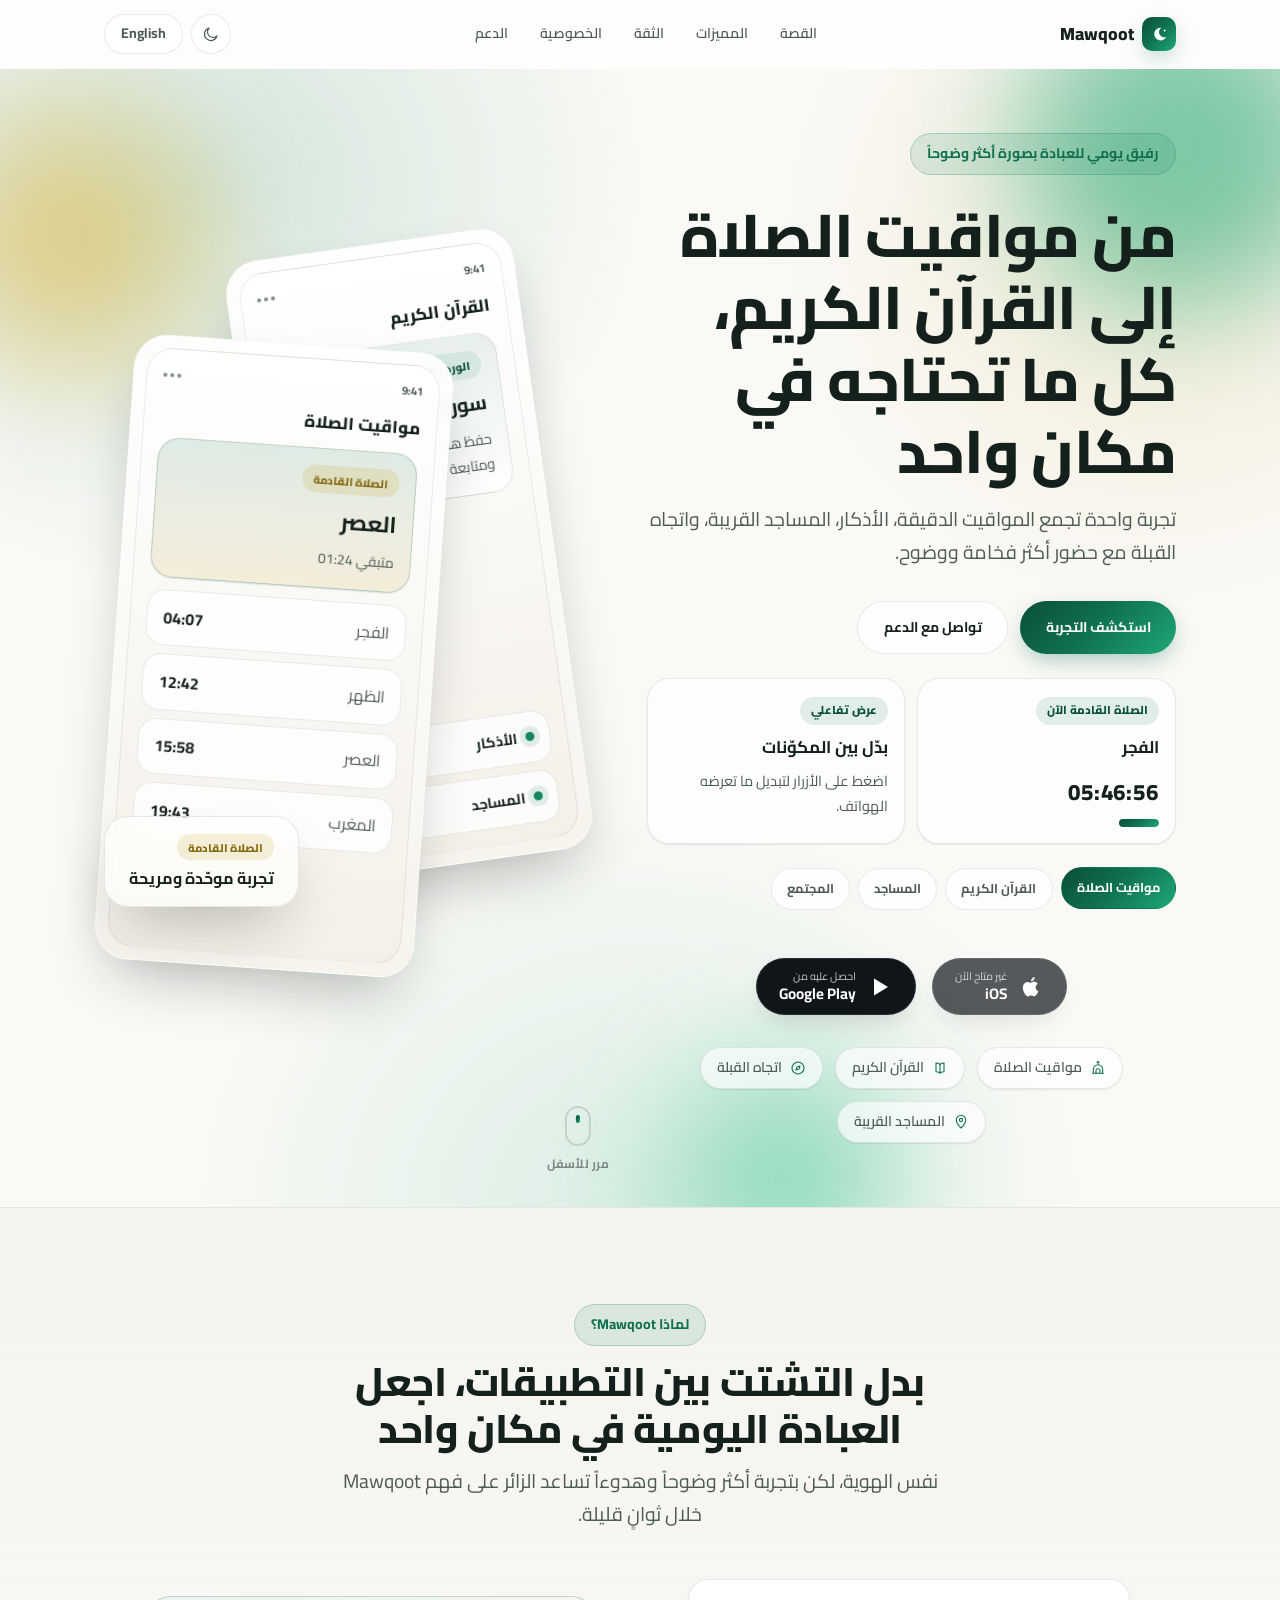
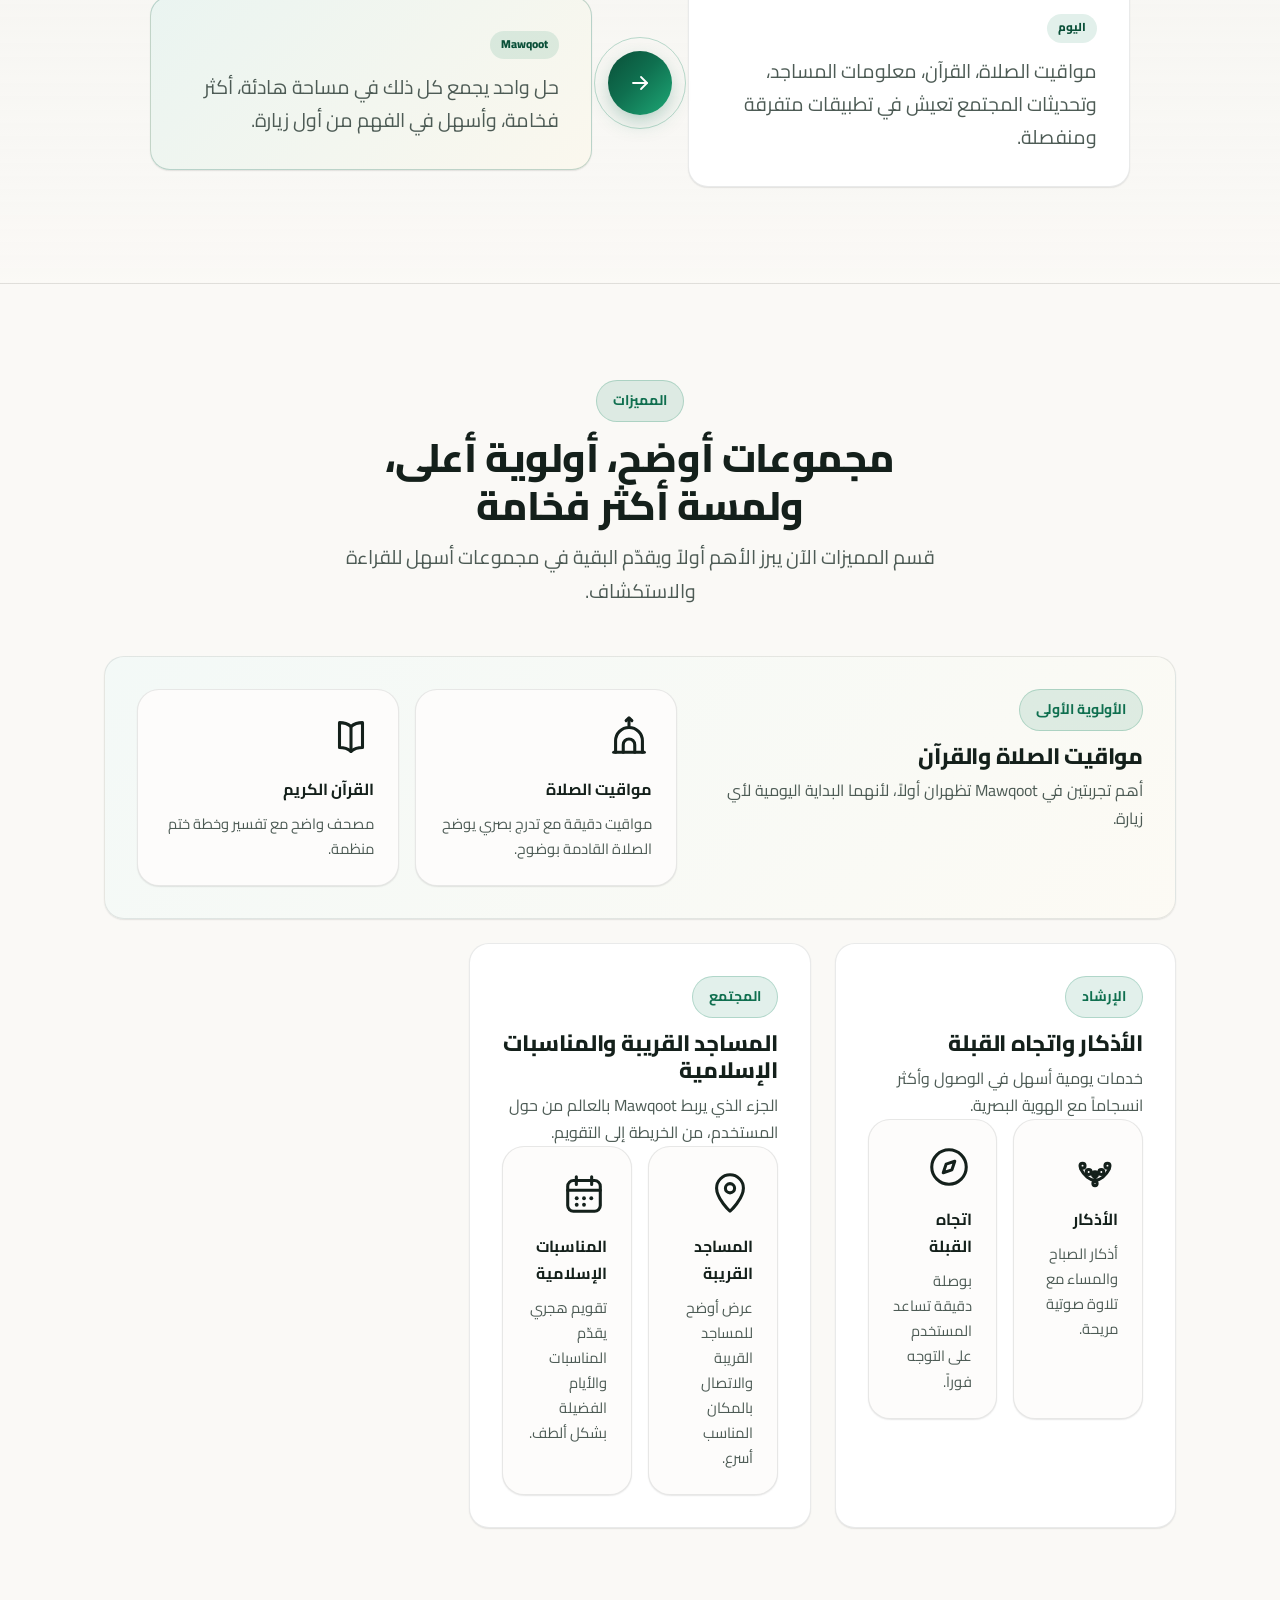
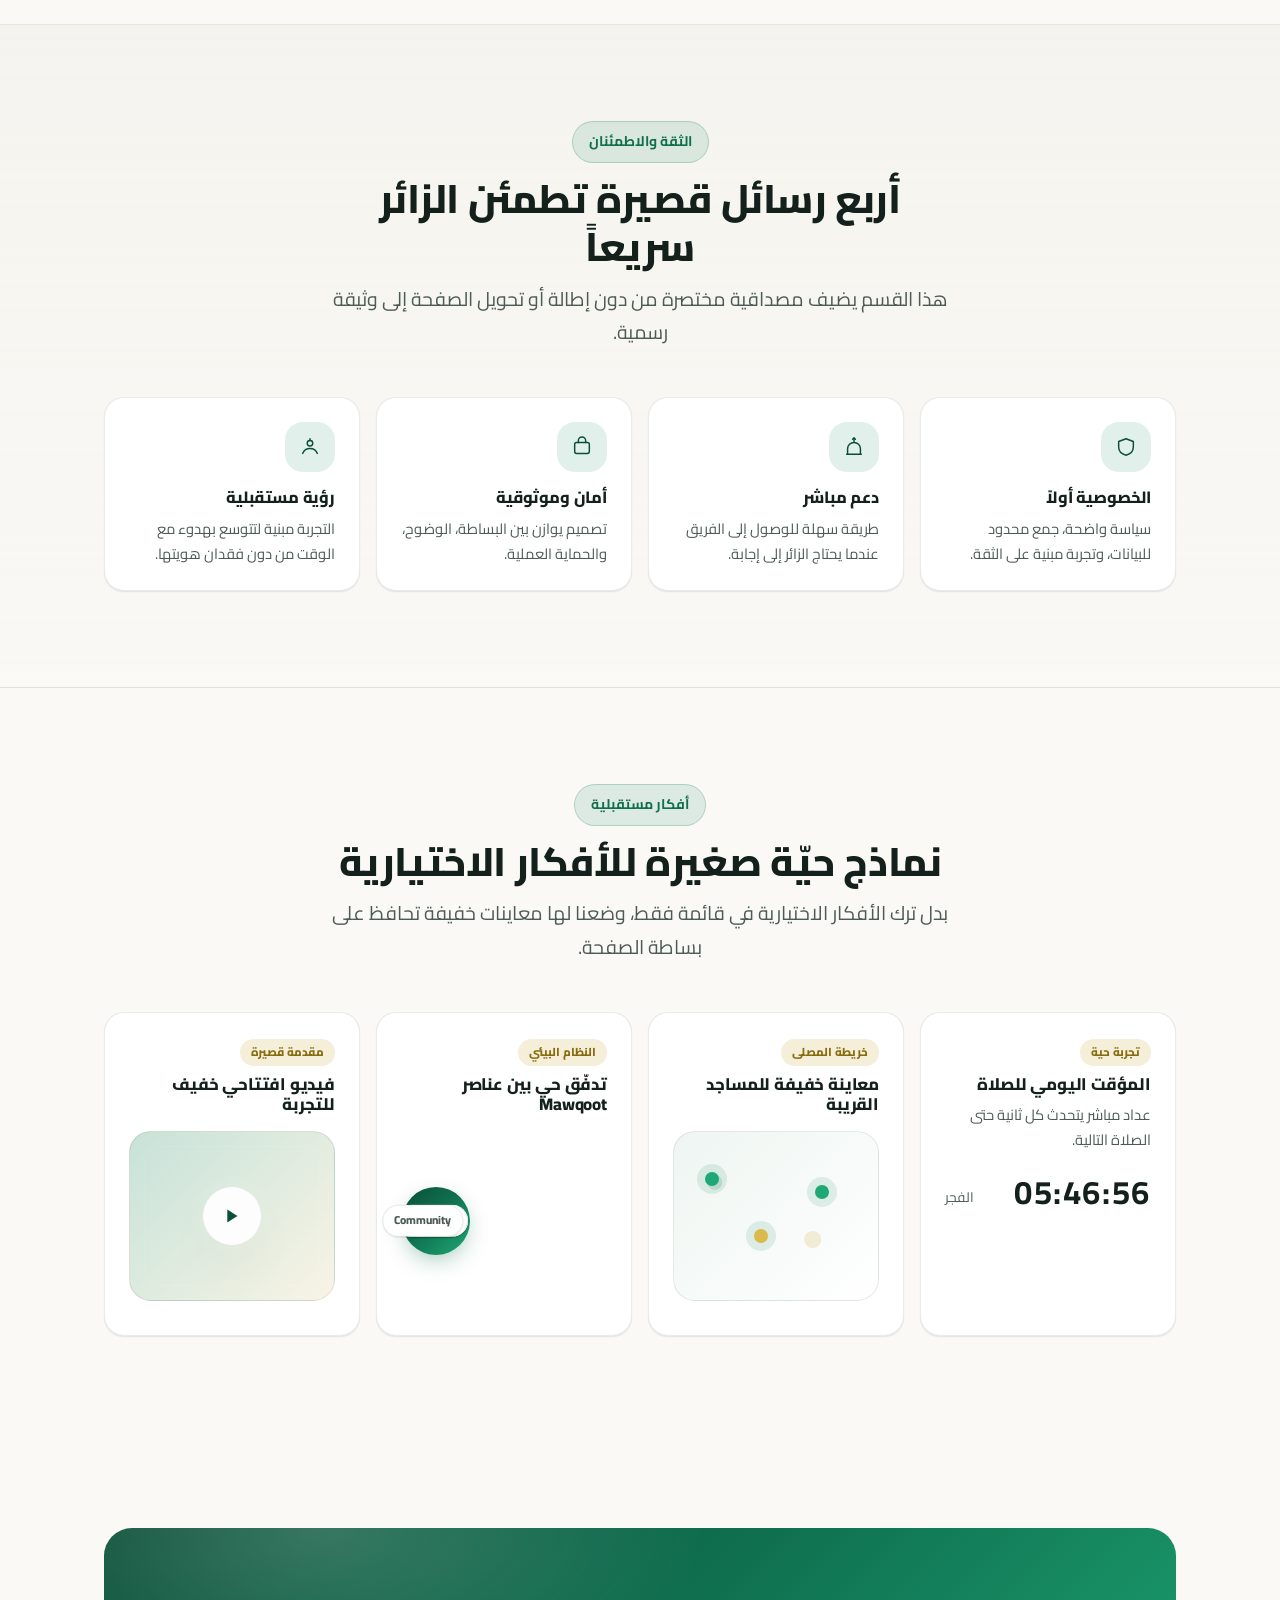
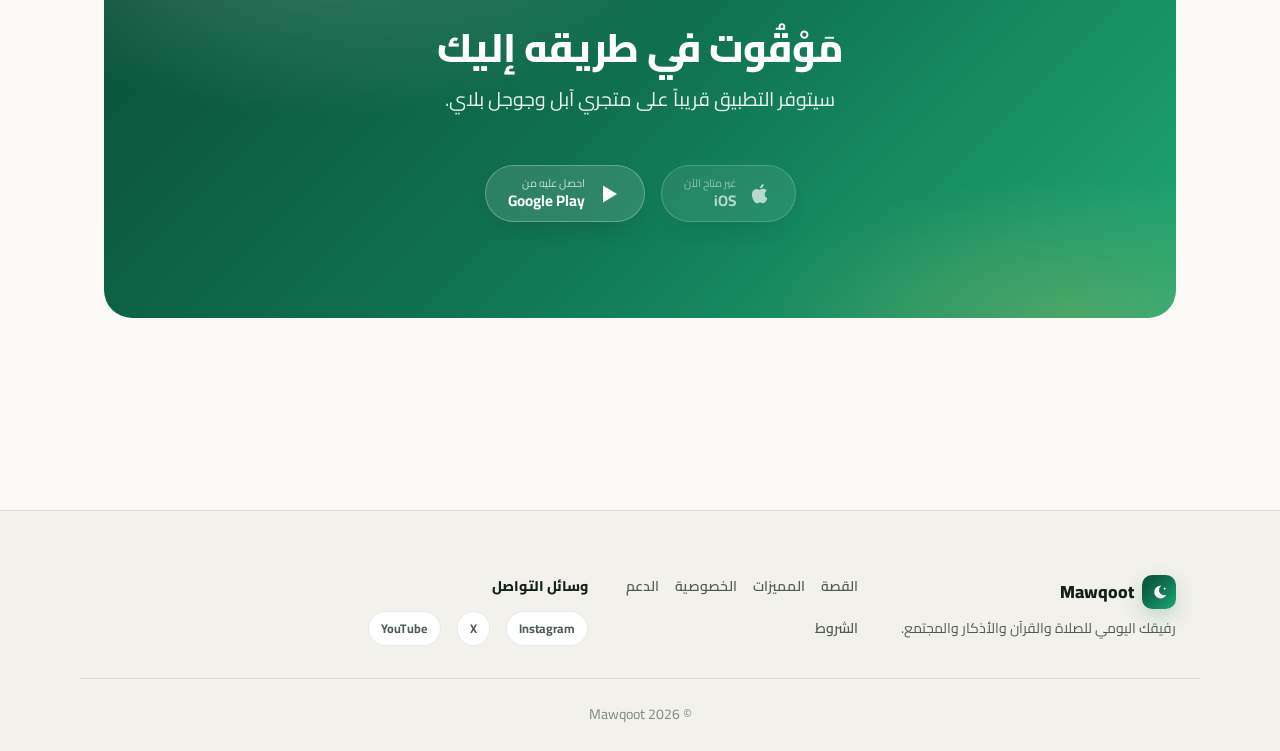
==== commit 7926c664: "google play store link" ====
--- a/index.html
+++ b/index.html
@@ -83,13 +83,13 @@
         </div>
 
         <div class="badges">
-          <a class="btn btn-store" href="#" id="ios-badge" aria-label="Coming soon on the App Store">
+          <a class="btn btn-store is-disabled" href="#" id="ios-badge" aria-disabled="true" aria-label="iOS not ready yet">
             <svg viewBox="0 0 24 24" fill="currentColor"><path d="M16.7 12.3c0-2.4 2-3.5 2.1-3.6-1.1-1.7-2.9-1.9-3.5-1.9-1.5-.2-2.9.9-3.6.9s-1.9-.9-3.1-.8c-1.6 0-3.1.9-3.9 2.4-1.7 2.9-.4 7.2 1.2 9.6.8 1.1 1.7 2.4 3 2.4 1.2 0 1.6-.8 3.1-.8s1.8.8 3.1.7c1.3 0 2.1-1.1 2.9-2.3.9-1.3 1.3-2.6 1.3-2.7-.1 0-2.6-1-2.6-3.9Z"/><path d="M14.8 5c.6-.8 1-1.9.9-3-.9.1-2 .6-2.6 1.4-.6.7-1.1 1.8-1 2.9 1 .1 2-.5 2.7-1.3Z"/></svg>
-              <span class="store-text"><small data-ar="قريباً على" data-en="Coming soon on">قريباً على</small><span class="store-name">App Store</span></span>
+              <span class="store-text"><small data-ar="غير متاح الآن" data-en="Not ready yet">غير متاح الآن</small><span class="store-name">iOS</span></span>
             </a>
-            <a class="btn btn-store" href="#" id="android-badge" aria-label="Coming soon on Google Play">
+            <a class="btn btn-store" href="https://play.google.com/store/apps/details?id=com.anonymous.iqama" id="android-badge" target="_blank" rel="noopener noreferrer" aria-label="Open Mawqoot on Google Play">
               <svg viewBox="0 0 24 24" fill="currentColor"><path d="M6 3.5v17l14-8.5-14-8.5Z"/></svg>
-              <span class="store-text"><small data-ar="قريباً على" data-en="Coming soon on">قريباً على</small><span class="store-name">Google Play</span></span>
+              <span class="store-text"><small data-ar="احصل عليه من" data-en="Get it on">احصل عليه من</small><span class="store-name">Google Play</span></span>
             </a>
           </div>
 
@@ -348,13 +348,13 @@
         <h2 data-ar="مَوْقُوت في طريقه إليك" data-en="Mawqoot is on its way to you">مَوْقُوت في طريقه إليك</h2>
         <p data-ar="سيتوفر التطبيق قريباً على متجري آبل وجوجل بلاي." data-en="The app will be available soon on the App Store and Google Play.">سيتوفر التطبيق قريباً على متجري آبل وجوجل بلاي.</p>
         <div class="badges">
-          <a class="btn btn-store" href="#" aria-label="Coming soon on the App Store">
+          <a class="btn btn-store is-disabled" href="#" aria-disabled="true" aria-label="iOS not ready yet">
             <svg viewBox="0 0 24 24" fill="currentColor"><path d="M16.7 12.3c0-2.4 2-3.5 2.1-3.6-1.1-1.7-2.9-1.9-3.5-1.9-1.5-.2-2.9.9-3.6.9s-1.9-.9-3.1-.8c-1.6 0-3.1.9-3.9 2.4-1.7 2.9-.4 7.2 1.2 9.6.8 1.1 1.7 2.4 3 2.4 1.2 0 1.6-.8 3.1-.8s1.8.8 3.1.7c1.3 0 2.1-1.1 2.9-2.3.9-1.3 1.3-2.6 1.3-2.7-.1 0-2.6-1-2.6-3.9Z"/><path d="M14.8 5c.6-.8 1-1.9.9-3-.9.1-2 .6-2.6 1.4-.6.7-1.1 1.8-1 2.9 1 .1 2-.5 2.7-1.3Z"/></svg>
-            <span class="store-text"><small data-ar="قريباً على" data-en="Coming soon on">قريباً على</small><span class="store-name">App Store</span></span>
+            <span class="store-text"><small data-ar="غير متاح الآن" data-en="Not ready yet">غير متاح الآن</small><span class="store-name">iOS</span></span>
           </a>
-          <a class="btn btn-store" href="#" aria-label="Coming soon on Google Play">
+          <a class="btn btn-store" href="https://play.google.com/store/apps/details?id=com.anonymous.iqama" target="_blank" rel="noopener noreferrer" aria-label="Open Mawqoot on Google Play">
             <svg viewBox="0 0 24 24" fill="currentColor"><path d="M6 3.5v17l14-8.5-14-8.5Z"/></svg>
-            <span class="store-text"><small data-ar="قريباً على" data-en="Coming soon on">قريباً على</small><span class="store-name">Google Play</span></span>
+            <span class="store-text"><small data-ar="احصل عليه من" data-en="Get it on">احصل عليه من</small><span class="store-name">Google Play</span></span>
           </a>
         </div>
       </div>
--- a/assets/css/style.css
+++ b/assets/css/style.css
@@ -268,6 +268,11 @@
 .btn-store {
   background: #10151a; color: #fff; border: 1px solid rgba(255,255,255,0.1);
   padding: 0.7rem 1.4rem; gap: var(--space-3); box-shadow: var(--shadow-md);
+}
+.btn-store.is-disabled {
+  opacity: 0.7;
+  cursor: default;
+  pointer-events: none;
 }
 .btn-store:hover { transform: translateY(-3px); box-shadow: var(--shadow-lg); }
 .btn-store svg { width: 24px; height: 24px; flex-shrink: 0; }
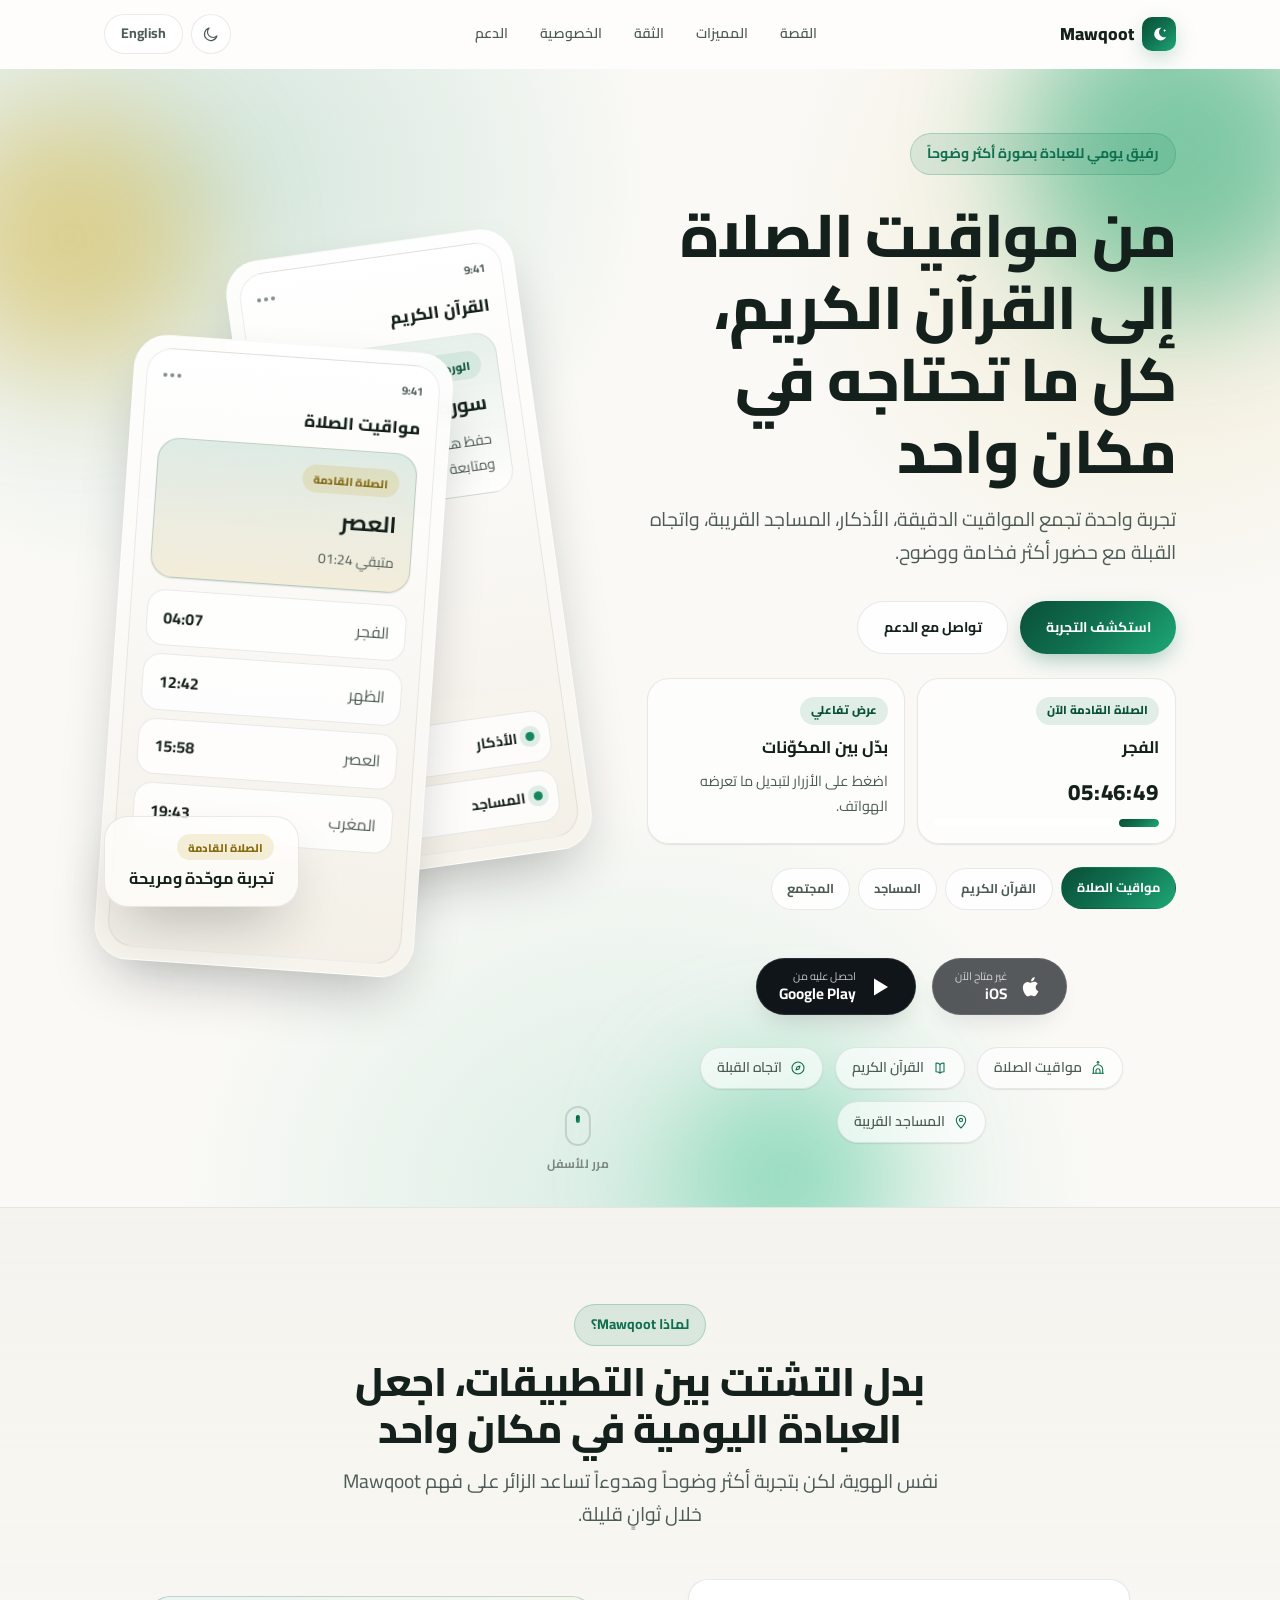
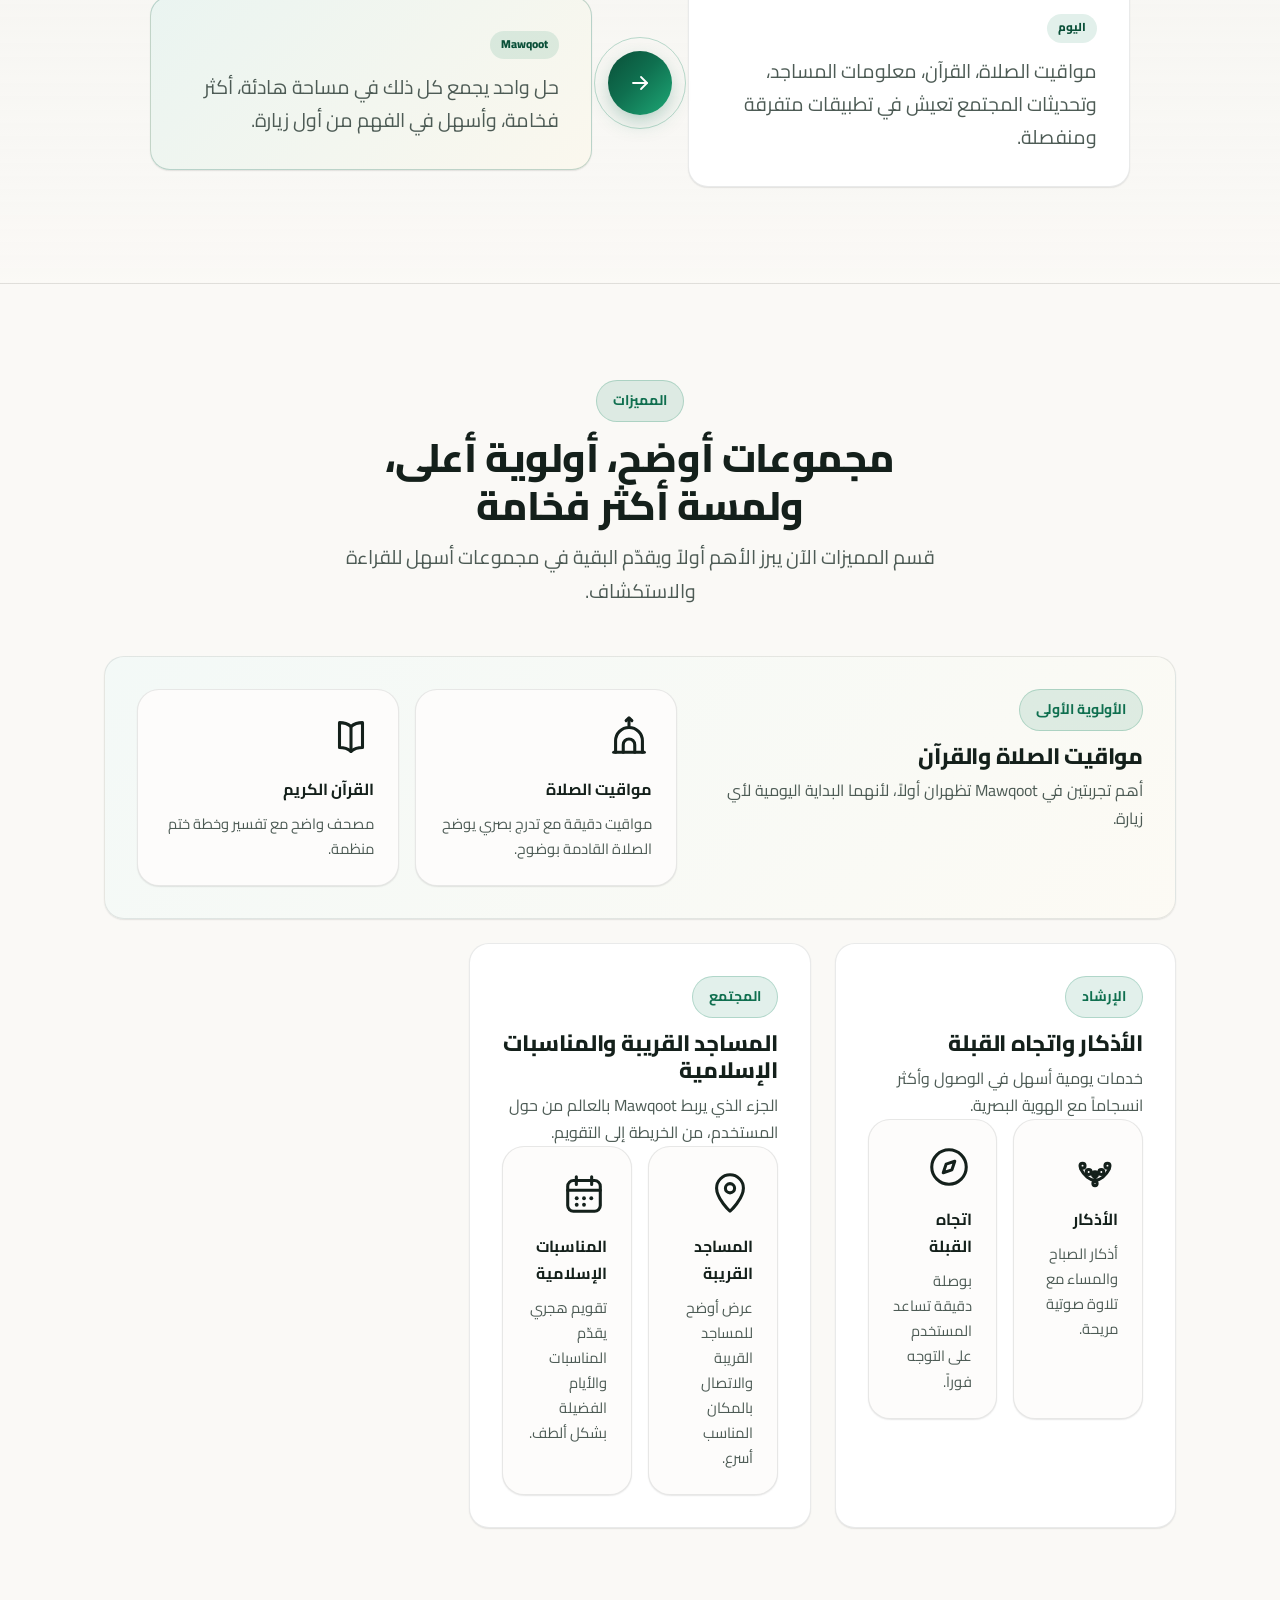
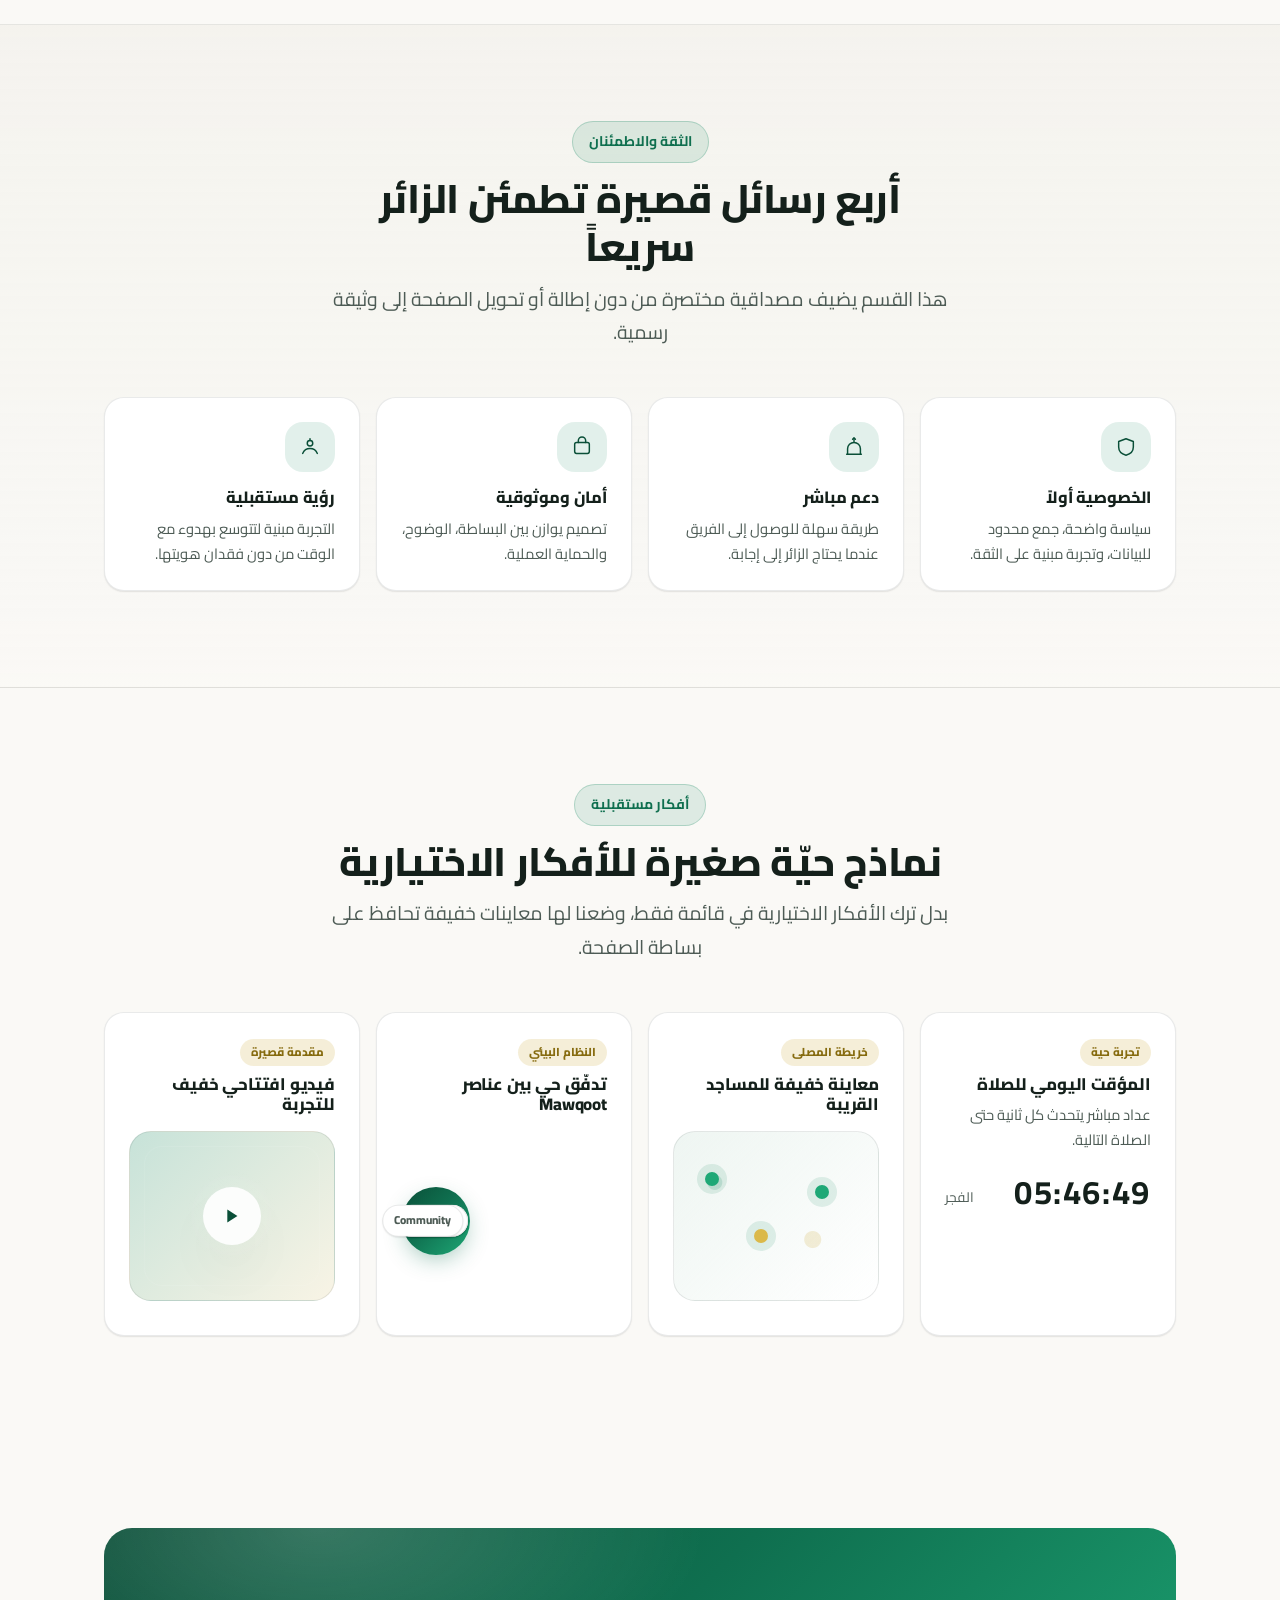
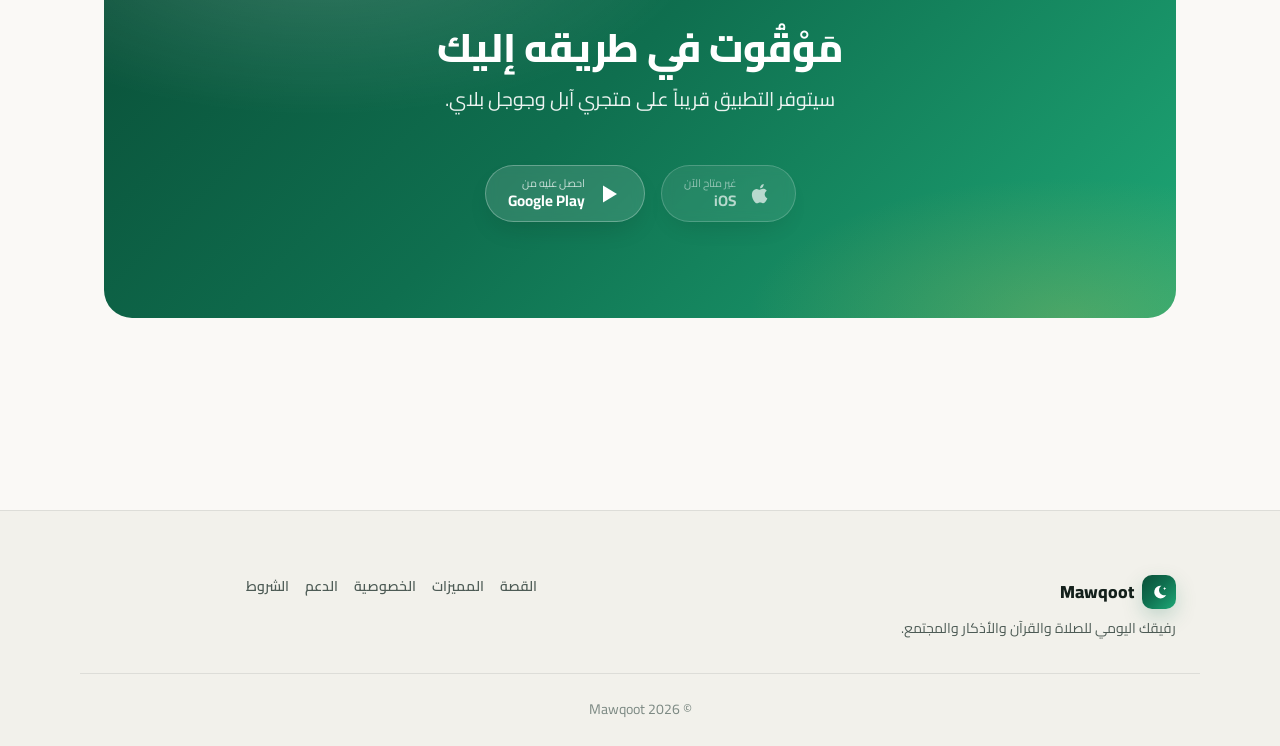
==== commit 9ccd9e06: "Make site responsive; fix dark-mode contrast and a11y issues Responsive - Add mobile nav: hamburger " ====
--- a/index.html
+++ b/index.html
@@ -10,7 +10,17 @@
 <link rel="preconnect" href="https://fonts.googleapis.com">
 <link rel="preconnect" href="https://fonts.gstatic.com" crossorigin>
 <link href="https://fonts.googleapis.com/css2?family=Cairo:wght@400;500;600;700;800;900&display=swap" rel="stylesheet">
-<link rel="stylesheet" href="assets/css/style.css">
+<script>
+/* Applied before first paint so a saved theme/language never flashes the wrong one. */
+(function(){try{
+  var t=localStorage.getItem('iqamaTheme');
+  if(t){document.documentElement.setAttribute('data-theme',t);}
+  var l=localStorage.getItem('iqamaLang');
+  if(l){document.documentElement.lang=l;document.documentElement.dir=(l==='ar'?'rtl':'ltr');}
+}catch(e){}})();
+</script>
+
+<link rel="stylesheet" href="assets/css/style.css?v=4">
 </head>
 <body>
 <a class="skip-link" href="#main" data-ar="تخطَّ إلى المحتوى" data-en="Skip to content">تخطَّ إلى المحتوى</a>
@@ -23,7 +33,7 @@
       </span>
       <span>Mawqoot</span>
     </a>
-    <nav class="nav-links" aria-label="Primary">
+    <nav class="nav-links" id="navLinks" aria-label="Primary">
       <a href="#story" data-ar="القصة" data-en="Story">القصة</a>
       <a href="#features" data-ar="المميزات" data-en="Features">المميزات</a>
       <a href="#trust" data-ar="الثقة" data-en="Trust">الثقة</a>
@@ -36,6 +46,9 @@
         <svg class="icon-sun" viewBox="0 0 24 24" fill="none" stroke="currentColor" stroke-width="1.6" stroke-linecap="round" stroke-linejoin="round"><circle cx="12" cy="12" r="4.2"/><path d="M12 2.5v2.2M12 19.3v2.2M4.2 4.2l1.6 1.6M18.2 18.2l1.6 1.6M2.5 12h2.2M19.3 12h2.2M4.2 19.8l1.6-1.6M18.2 5.8l1.6-1.6"/></svg>
       </button>
       <button class="icon-btn lang-btn" id="langBtn" type="button">English</button>
+      <button class="icon-btn nav-toggle" id="navToggle" type="button" aria-expanded="false" aria-controls="navLinks" aria-label="Menu">
+        <span class="bars" aria-hidden="true"><span></span></span>
+      </button>
     </div>
   </div>
 </header>
@@ -75,18 +88,18 @@
           </div>
         </div>
 
-        <div class="hero-demo-switcher" role="tablist" aria-label="Hero demo switcher">
-          <button class="demo-pill is-active" type="button" data-demo="prayer" data-ar="مواقيت الصلاة" data-en="Prayer Times">مواقيت الصلاة</button>
-          <button class="demo-pill" type="button" data-demo="quran" data-ar="القرآن الكريم" data-en="Quran">القرآن الكريم</button>
-          <button class="demo-pill" type="button" data-demo="mosque" data-ar="المساجد" data-en="Mosques">المساجد</button>
-          <button class="demo-pill" type="button" data-demo="community" data-ar="المجتمع" data-en="Community">المجتمع</button>
+        <div class="hero-demo-switcher" role="group" aria-label="Hero demo switcher">
+          <button class="demo-pill is-active" type="button" aria-pressed="true" data-demo="prayer" data-ar="مواقيت الصلاة" data-en="Prayer Times">مواقيت الصلاة</button>
+          <button class="demo-pill" type="button" aria-pressed="false" data-demo="quran" data-ar="القرآن الكريم" data-en="Quran">القرآن الكريم</button>
+          <button class="demo-pill" type="button" aria-pressed="false" data-demo="mosque" data-ar="المساجد" data-en="Mosques">المساجد</button>
+          <button class="demo-pill" type="button" aria-pressed="false" data-demo="community" data-ar="المجتمع" data-en="Community">المجتمع</button>
         </div>
 
         <div class="badges">
-          <a class="btn btn-store is-disabled" href="#" id="ios-badge" aria-disabled="true" aria-label="iOS not ready yet">
+          <span class="btn btn-store is-disabled" id="ios-badge" role="img" aria-label="iOS app not available yet">
             <svg viewBox="0 0 24 24" fill="currentColor"><path d="M16.7 12.3c0-2.4 2-3.5 2.1-3.6-1.1-1.7-2.9-1.9-3.5-1.9-1.5-.2-2.9.9-3.6.9s-1.9-.9-3.1-.8c-1.6 0-3.1.9-3.9 2.4-1.7 2.9-.4 7.2 1.2 9.6.8 1.1 1.7 2.4 3 2.4 1.2 0 1.6-.8 3.1-.8s1.8.8 3.1.7c1.3 0 2.1-1.1 2.9-2.3.9-1.3 1.3-2.6 1.3-2.7-.1 0-2.6-1-2.6-3.9Z"/><path d="M14.8 5c.6-.8 1-1.9.9-3-.9.1-2 .6-2.6 1.4-.6.7-1.1 1.8-1 2.9 1 .1 2-.5 2.7-1.3Z"/></svg>
               <span class="store-text"><small data-ar="غير متاح الآن" data-en="Not ready yet">غير متاح الآن</small><span class="store-name">iOS</span></span>
-            </a>
+            </span>
             <a class="btn btn-store" href="https://play.google.com/store/apps/details?id=com.anonymous.iqama" id="android-badge" target="_blank" rel="noopener noreferrer" aria-label="Open Mawqoot on Google Play">
               <svg viewBox="0 0 24 24" fill="currentColor"><path d="M6 3.5v17l14-8.5-14-8.5Z"/></svg>
               <span class="store-text"><small data-ar="احصل عليه من" data-en="Get it on">احصل عليه من</small><span class="store-name">Google Play</span></span>
@@ -348,10 +361,10 @@
         <h2 data-ar="مَوْقُوت في طريقه إليك" data-en="Mawqoot is on its way to you">مَوْقُوت في طريقه إليك</h2>
         <p data-ar="سيتوفر التطبيق قريباً على متجري آبل وجوجل بلاي." data-en="The app will be available soon on the App Store and Google Play.">سيتوفر التطبيق قريباً على متجري آبل وجوجل بلاي.</p>
         <div class="badges">
-          <a class="btn btn-store is-disabled" href="#" aria-disabled="true" aria-label="iOS not ready yet">
+          <span class="btn btn-store is-disabled" role="img" aria-label="iOS app not available yet">
             <svg viewBox="0 0 24 24" fill="currentColor"><path d="M16.7 12.3c0-2.4 2-3.5 2.1-3.6-1.1-1.7-2.9-1.9-3.5-1.9-1.5-.2-2.9.9-3.6.9s-1.9-.9-3.1-.8c-1.6 0-3.1.9-3.9 2.4-1.7 2.9-.4 7.2 1.2 9.6.8 1.1 1.7 2.4 3 2.4 1.2 0 1.6-.8 3.1-.8s1.8.8 3.1.7c1.3 0 2.1-1.1 2.9-2.3.9-1.3 1.3-2.6 1.3-2.7-.1 0-2.6-1-2.6-3.9Z"/><path d="M14.8 5c.6-.8 1-1.9.9-3-.9.1-2 .6-2.6 1.4-.6.7-1.1 1.8-1 2.9 1 .1 2-.5 2.7-1.3Z"/></svg>
             <span class="store-text"><small data-ar="غير متاح الآن" data-en="Not ready yet">غير متاح الآن</small><span class="store-name">iOS</span></span>
-          </a>
+          </span>
           <a class="btn btn-store" href="https://play.google.com/store/apps/details?id=com.anonymous.iqama" target="_blank" rel="noopener noreferrer" aria-label="Open Mawqoot on Google Play">
             <svg viewBox="0 0 24 24" fill="currentColor"><path d="M6 3.5v17l14-8.5-14-8.5Z"/></svg>
             <span class="store-text"><small data-ar="احصل عليه من" data-en="Get it on">احصل عليه من</small><span class="store-name">Google Play</span></span>
@@ -378,18 +391,10 @@
       <a href="support.html" data-ar="الدعم" data-en="Support">الدعم</a>
       <a href="terms.html" data-ar="الشروط" data-en="Terms">الشروط</a>
     </nav>
-    <nav class="footer-social" aria-label="Social media">
-      <span class="footer-heading" data-ar="وسائل التواصل" data-en="Social media">وسائل التواصل</span>
-      <div class="social-pills">
-        <span>Instagram</span>
-        <span>X</span>
-        <span>YouTube</span>
-      </div>
-    </nav>
   </div>
   <div class="footer-bottom">© 2026 Mawqoot</div>
 </footer>
 
-<script src="assets/js/main.js?v=2"></script>
+<script src="assets/js/main.js?v=4"></script>
 </body>
 </html>
--- a/assets/css/style.css
+++ b/assets/css/style.css
@@ -164,6 +164,28 @@
 }
 :root[data-theme="dark"] .eyebrow { color: var(--primary-300); }
 
+/* Dark-mode legibility for the small green/gold badge labels.
+   Without these they keep their light-mode ink (#0a4f38 / #866b0f) and drop
+   to ~1.8:1 contrast on the dark surfaces. */
+:root[data-theme="dark"] .hero-status-label,
+:root[data-theme="dark"] .story-label,
+:root[data-theme="dark"] .screen-pill,
+:root[data-theme="dark"] .trust-icon { color: var(--primary-300); }
+:root[data-theme="dark"] .future-kicker,
+:root[data-theme="dark"] .hero-float-label,
+:root[data-theme="dark"] .screen-pill.gold { color: var(--gold-400); }
+
+@media (prefers-color-scheme: dark) {
+  :root:not([data-theme="light"]) .eyebrow,
+  :root:not([data-theme="light"]) .hero-status-label,
+  :root:not([data-theme="light"]) .story-label,
+  :root:not([data-theme="light"]) .screen-pill,
+  :root:not([data-theme="light"]) .trust-icon { color: var(--primary-300); }
+  :root:not([data-theme="light"]) .future-kicker,
+  :root:not([data-theme="light"]) .hero-float-label,
+  :root:not([data-theme="light"]) .screen-pill.gold { color: var(--gold-400); }
+}
+
 .gradient-text {
   background: var(--gradient-accent-text);
   -webkit-background-clip: text; background-clip: text; color: transparent;
@@ -216,6 +238,32 @@
 .nav-links a:hover::after { width: 100%; }
 
 .nav-actions { display: flex; align-items: center; gap: var(--space-2); }
+
+/* Hamburger (mobile only — shown via media query) */
+.nav-actions .nav-toggle { display: none; }
+.nav-toggle .bars {
+  position: relative;
+  width: 18px;
+  height: 12px;
+  display: block;
+}
+.nav-toggle .bars::before,
+.nav-toggle .bars::after,
+.nav-toggle .bars span {
+  content: "";
+  position: absolute;
+  inset-inline: 0;
+  height: 2px;
+  border-radius: 2px;
+  background: currentColor;
+  transition: transform var(--dur-base) var(--ease-out), opacity var(--dur-fast) var(--ease-out);
+}
+.nav-toggle .bars::before { top: 0; }
+.nav-toggle .bars span { top: 5px; }
+.nav-toggle .bars::after { top: 10px; }
+.nav-toggle[aria-expanded="true"] .bars::before { transform: translateY(5px) rotate(45deg); }
+.nav-toggle[aria-expanded="true"] .bars span { opacity: 0; }
+.nav-toggle[aria-expanded="true"] .bars::after { transform: translateY(-5px) rotate(-45deg); }
 .icon-btn {
   display: inline-flex; align-items: center; justify-content: center; gap: var(--space-2);
   width: 40px; height: 40px; border-radius: var(--radius-full);
@@ -650,9 +698,10 @@
   .scroll-indicator { display: none; }
 }
 
-#features { scroll-margin-top: var(--nav-h); }
-#story, #trust { scroll-margin-top: var(--nav-h); }
-#future { scroll-margin-top: var(--nav-h); }
+/* Sticky header would otherwise cover the top of any anchored target. */
+:target, #main, #features, #story, #trust, #future {
+  scroll-margin-top: calc(var(--nav-h) + var(--space-3));
+}
 
 .section-alt {
   background: linear-gradient(180deg, color-mix(in srgb, var(--bg-alt) 72%, transparent), color-mix(in srgb, var(--bg) 92%, transparent));
@@ -868,6 +917,7 @@
   position: relative;
   min-height: 180px;
   margin-top: var(--space-4);
+  transform: scale(var(--orbit-scale, 1));
 }
 .orbit-center,
 .orbit-item {
@@ -977,11 +1027,11 @@
 .site-footer { border-top: 1px solid var(--border); background: var(--bg-alt); margin-top: var(--space-9); }
 .footer-inner {
   max-width: 1120px; margin-inline: auto; padding: var(--space-8) var(--space-5) var(--space-6);
-  display: grid; grid-template-columns: 1.2fr 1fr 1fr 0.9fr;
+  display: grid; grid-template-columns: minmax(0, 1.4fr) minmax(0, 1fr);
   gap: var(--space-6);
-}
-.footer-column,
-.footer-social {
+  align-items: start;
+}
+.footer-column {
   display: grid;
   gap: var(--space-3);
 }
@@ -999,8 +1049,7 @@
   font-weight: 800;
   color: var(--text);
 }
-.footer-links,
-.social-pills {
+.footer-links {
   display: flex;
   flex-wrap: wrap;
   gap: var(--space-3) var(--space-4);
@@ -1008,17 +1057,6 @@
 .footer-links a { font-size: var(--fs-small); font-weight: 600; color: var(--text-secondary); transition: color var(--dur-fast) var(--ease-out); }
 .footer-links a:hover { color: var(--primary-600); }
 :root[data-theme="dark"] .footer-links a:hover { color: var(--primary-300); }
-.social-pills span {
-  display: inline-flex;
-  align-items: center;
-  padding: 0.38rem 0.75rem;
-  border-radius: var(--radius-full);
-  border: 1px solid var(--border);
-  background: var(--surface);
-  color: var(--text-secondary);
-  font-size: 0.78rem;
-  font-weight: 700;
-}
 .footer-bottom {
   max-width: 1120px; margin-inline: auto; padding: var(--space-5); border-top: 1px solid var(--border);
   font-size: var(--fs-small); color: var(--text-tertiary); text-align: center;
@@ -1086,33 +1124,188 @@
   .hero-bg .orb, .hero-chip { animation: none; }
 }
 
-/* ---------- Responsive ---------- */
-@media (max-width: 720px) {
-  .nav-links { display: none; }
+/* ==========================================================================
+   Responsive — mobile-friendly ladder: 1080 → 900 → 640 → 400
+   ========================================================================== */
+
+/* ---------- Small laptop / large tablet ---------- */
+@media (max-width: 1080px) {
+  .nav-links { gap: var(--space-5); }
+  .hero-layout { gap: var(--space-6); grid-template-columns: minmax(0, 1fr) minmax(280px, 0.9fr); }
+  .hero-visual { min-height: 560px; }
+  .phone-mockup--back { width: min(250px, 46vw); }
+  .phone-mockup--front { width: min(276px, 50vw); }
+  .phone-screen { min-height: 520px; }
+  .hero-float-card { max-width: 190px; padding: var(--space-3) var(--space-4); }
+  .feature-group { grid-column: span 6; }
+  .trust-grid, .future-grid { grid-template-columns: repeat(2, minmax(0, 1fr)); }
+  .footer-inner { grid-template-columns: 1.4fr 1fr 1fr; }
+}
+
+/* ---------- Tablet / mobile: nav collapses ---------- */
+@media (max-width: 900px) {
+  .nav-inner { gap: var(--space-2); }
+
+  .nav-actions .nav-toggle { display: inline-flex; }
+
+  .nav-links {
+    display: none;
+    position: absolute;
+    inset-inline: 0;
+    top: 100%;
+    flex-direction: column;
+    align-items: stretch;
+    gap: 0;
+    padding: var(--space-3) var(--space-5) var(--space-5);
+    background: var(--surface);
+    border-bottom: 1px solid var(--border);
+    box-shadow: var(--shadow-md);
+    max-height: calc(100dvh - var(--nav-h));
+    overflow-y: auto;
+  }
+  .nav-links.is-open { display: flex; animation: navPanelIn var(--dur-base) var(--ease-out); }
+  .nav-links a {
+    font-size: 1rem;
+    color: var(--text);
+    padding-block: var(--space-3);
+    border-bottom: 1px solid var(--border);
+  }
+  .nav-links a:last-child { border-bottom: 0; }
+  .nav-links a::after { display: none; }
+  @keyframes navPanelIn {
+    from { opacity: 0; transform: translateY(-8px); }
+    to { opacity: 1; transform: translateY(0); }
+  }
+
   .section { padding-block: var(--space-8); }
-  .hero { padding-block: var(--space-8) var(--space-7); }
+  .hero { padding-block: var(--space-7); min-height: 0; }
   .prose-card, .contact-card { padding: var(--space-5); }
-  .hero-layout { grid-template-columns: 1fr; gap: var(--space-6); }
+
+  .hero-layout { grid-template-columns: 1fr; gap: var(--space-7); }
   .hero-copy { text-align: center; margin-inline: auto; }
   .hero-copy .tag { margin-inline: auto; }
-  .hero-actions, .badges, .hero-chips { justify-content: center; }
-  .hero-status-grid { grid-template-columns: 1fr; }
-  .hero-demo-switcher { justify-content: center; }
-  .hero-visual { min-height: 560px; }
-  .phone-mockup--back { inset-inline-start: -2%; bottom: 18%; }
-  .phone-mockup--front { inset-inline-end: -2%; top: 2%; }
-  .hero-float-card { left: 50%; right: auto; transform: translateX(-50%); bottom: 2%; }
+  .hero-actions, .badges, .hero-chips, .hero-demo-switcher { justify-content: center; }
+  .hero-visual { min-height: 600px; }
+  .phone-mockup--back { width: min(250px, 42vw); inset-inline-start: 4%; bottom: 14%; }
+  .phone-mockup--front { width: min(280px, 46vw); inset-inline-end: 4%; top: 2%; }
+  .hero-float-card { inset-inline: auto; left: 50%; transform: translateX(-50%); bottom: 0; }
+
   .story-panel { grid-template-columns: 1fr; }
   .story-bridge { margin-inline: auto; transform: rotate(90deg); }
-  .feature-groups, .trust-grid { grid-template-columns: 1fr; }
+
+  .feature-group, .feature-group--featured { grid-column: span 12; }
   .feature-group--featured { grid-template-columns: 1fr; }
+
+  .footer-inner { grid-template-columns: 1fr 1fr; }
+  .footer-brand { grid-column: 1 / -1; }
+  .footer-brand p { max-width: none; }
+}
+
+/* ---------- Phone: single column everywhere, phones stack in flow ---------- */
+@media (max-width: 640px) {
+  .container { padding-inline: var(--space-4); }
+  .nav-inner { padding-inline: var(--space-4); }
+  .nav-links { padding-inline: var(--space-4); }
+  .section { padding-block: var(--space-7); }
+
+  .hero-copy h1 { text-wrap: balance; }
+  .hero-actions .btn { flex: 1 1 100%; }
+  .hero-status-grid { grid-template-columns: 1fr; }
+
+  /* Absolutely-positioned mockups don't survive narrow widths — put them in flow. */
+  .hero-visual {
+    min-height: 0;
+    flex-direction: column;
+    gap: var(--space-5);
+  }
+  .phone-mockup {
+    position: static;
+    width: min(320px, 100%);
+    margin-inline: auto;
+    transform: none;
+    animation: none;
+  }
+  .phone-mockup--back { display: none; }
+  .phone-screen { min-height: 0; }
+  .hero-float-card {
+    position: static;
+    transform: none;
+    max-width: min(320px, 100%);
+    margin-inline: auto;
+    text-align: center;
+  }
+
+  .feature-group, .mini-feature-card, .story-block, .trust-card, .future-card, .card {
+    padding: var(--space-5);
+  }
   .feature-group-cards { grid-template-columns: 1fr; }
-  .future-grid { grid-template-columns: 1fr; }
-  .footer-inner { grid-template-columns: 1fr; }
+  .trust-grid, .future-grid, .features-grid { grid-template-columns: 1fr; }
+
+  .cta-band { padding: var(--space-8) var(--space-5); border-radius: var(--radius-lg); }
+  .prose-card, .contact-card { padding: var(--space-5) var(--space-4); }
+  .faq-item summary { padding: var(--space-4); gap: var(--space-3); }
+  .faq-item .faq-body { padding: 0 var(--space-4) var(--space-4); }
+
+  .footer-inner { grid-template-columns: 1fr; padding: var(--space-7) var(--space-4) var(--space-5); }
   .footer-contact { justify-self: start; }
-  .footer-links, .social-pills { gap: var(--space-2) var(--space-3); }
+  .footer-links { gap: var(--space-2) var(--space-3); }
+  .footer-bottom { padding: var(--space-4); }
+}
+
+/* ---------- Very small phones (≤360px devices) ---------- */
+@media (max-width: 400px) {
+  .container { padding-inline: var(--space-3); }
+  .nav-inner { padding-inline: var(--space-3); gap: var(--space-1); }
+  .brand { font-size: 1rem; }
+  .brand .brand-mark { width: 30px; height: 30px; }
+  .icon-btn.lang-btn { padding-inline: var(--space-3); }
+  .btn { padding: 0.8rem 1.2rem; }
+  .btn-store { padding: 0.65rem 1rem; }
+  .badges { gap: var(--space-3); }
+  .badges .btn-store { flex: 1 1 100%; }
+  .hero-chips { gap: var(--space-2); }
+  .hero-countdown span { font-size: 1.2rem; }
+  .demo-pill { padding: 0.5rem 0.75rem; font-size: 0.75rem; }
+  .future-counter { flex-direction: column; align-items: flex-start; gap: var(--space-1); }
+  /* Orbit radii are fixed px — shrink the whole rig so labels aren't clipped. */
+  .ecosystem-orbit { --orbit-scale: 0.74; min-height: 150px; }
+}
+
+/* ---------- Touch devices: comfortable hit areas, no hover-only reveals ---------- */
+@media (hover: none) {
+  .icon-btn { width: 44px; height: 44px; }
+  .icon-btn.lang-btn { width: auto; }
+  .demo-pill { min-height: 44px; }
+  .nav-links a { min-height: 44px; display: flex; align-items: center; }
+  .footer-links a, .footer-contact { padding-block: var(--space-1); }
+  .card:hover, .btn-store:hover, .btn-secondary:hover, .btn-primary:hover, .icon-btn:hover {
+    transform: none;
+  }
+}
+
+/* ---------- Landscape phones: hero shouldn't lock to viewport height ---------- */
+@media (max-height: 560px) and (orientation: landscape) {
+  .hero { min-height: 0; padding-block: var(--space-7); }
 }
 
 @media (min-width: 1440px) {
   .container { max-width: 1280px; }
 }
+
+/* ---------- Print: privacy/terms/support are documents people print ---------- */
+@media print {
+  .nav, .scroll-indicator, .hero-bg, .hero-visual, .site-footer,
+  .badges, .hero-demo-switcher, .cta-band, #future { display: none !important; }
+  body { background: #fff; color: #000; font-size: 11pt; }
+  .prose-card, .contact-card, .faq-item {
+    box-shadow: none; border: 1px solid #ccc; background: #fff; color: #000;
+    break-inside: avoid;
+  }
+  .contact-card { background: #fff !important; color: #000 !important; }
+  .prose-card h2 { color: #000; }
+  .faq-item .faq-body { display: block !important; }
+  a[href^="http"]::after, a[href^="mailto"]::after {
+    content: " (" attr(href) ")"; font-size: 9pt; color: #555;
+  }
+  .section { padding-block: 0; }
+}
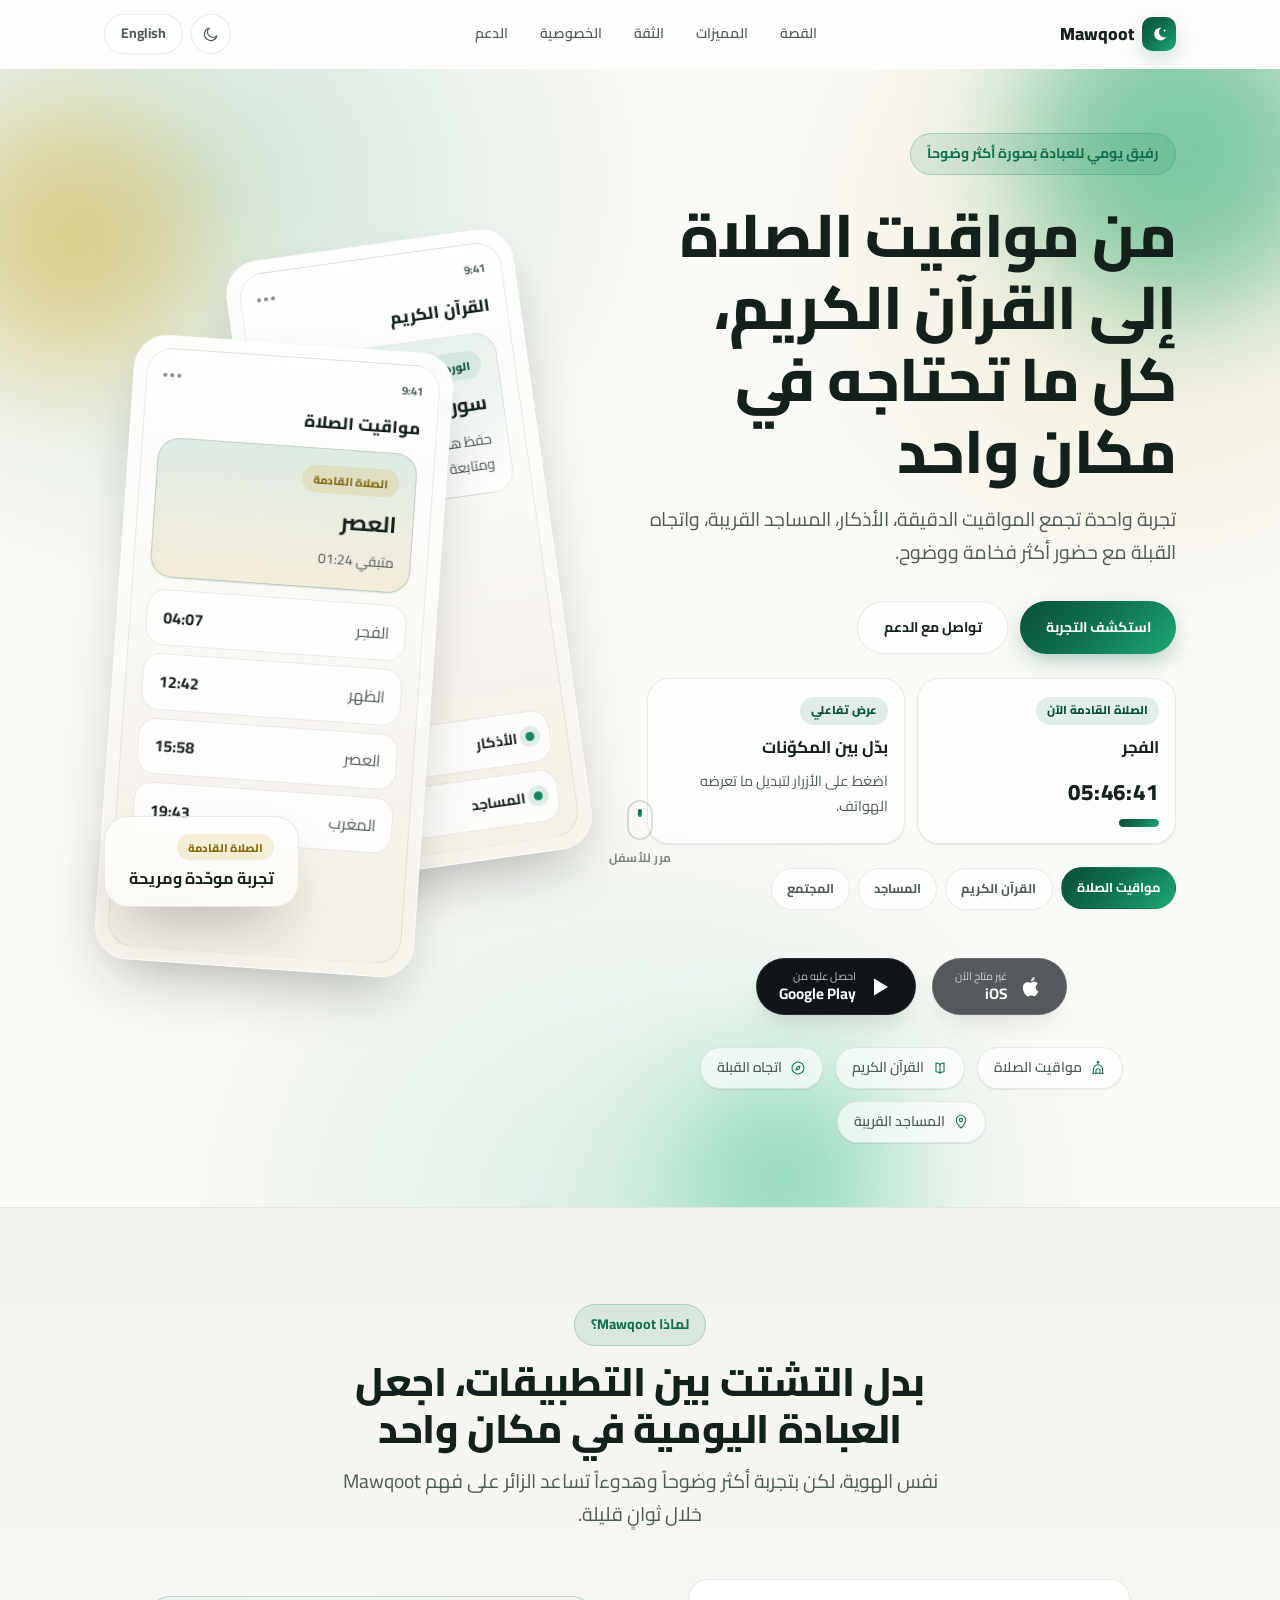
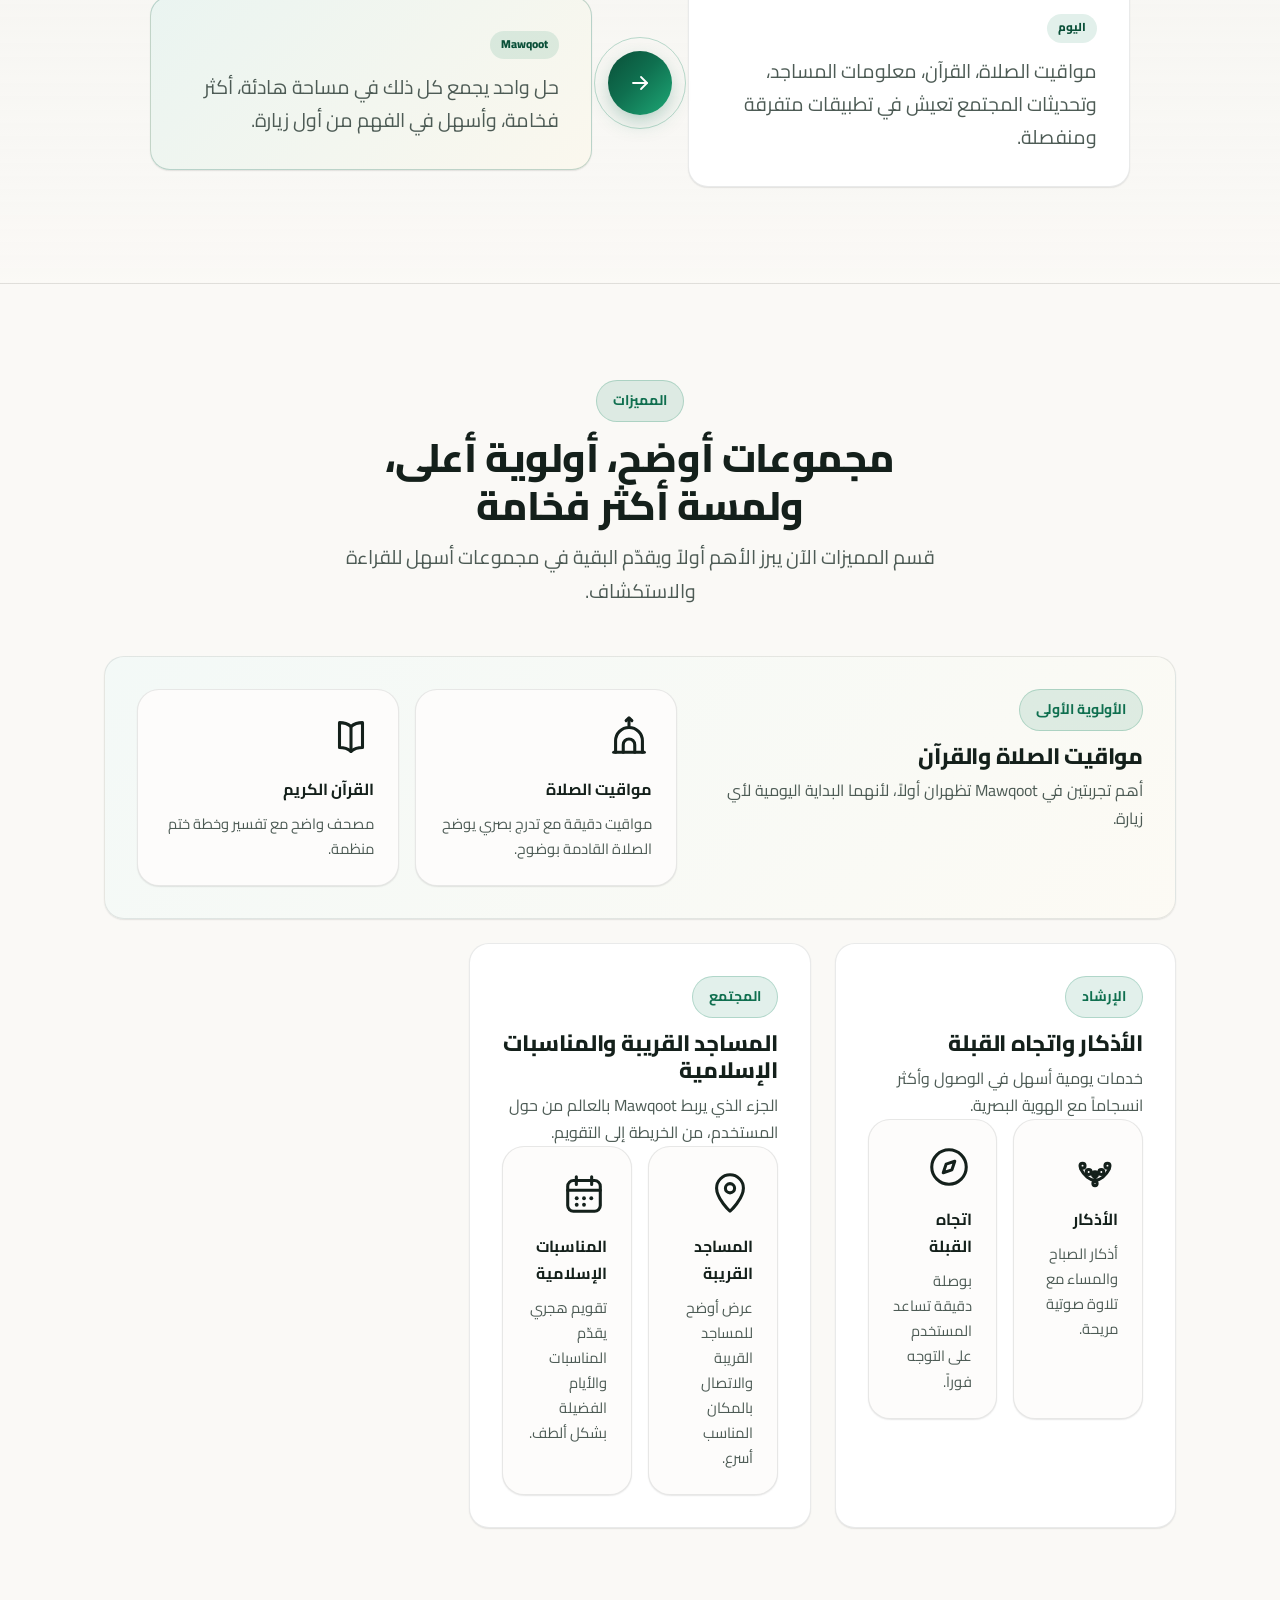
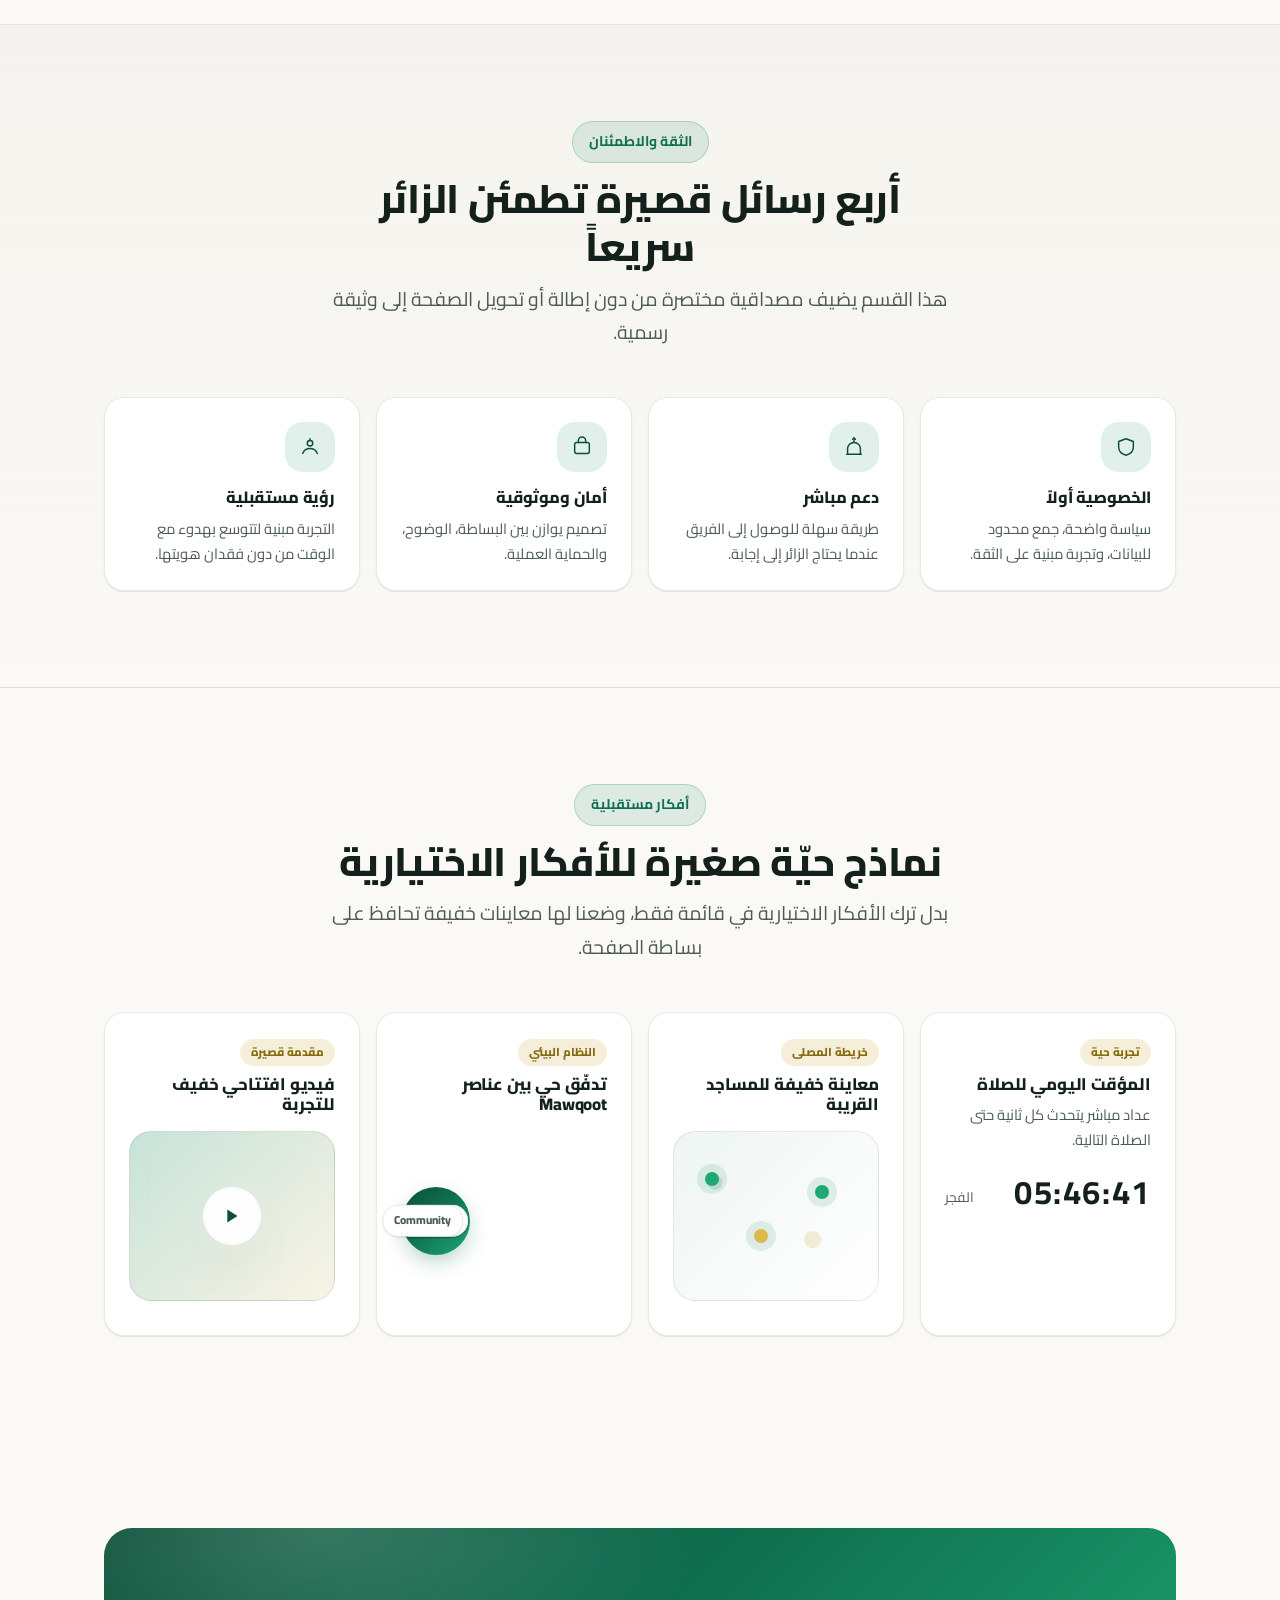
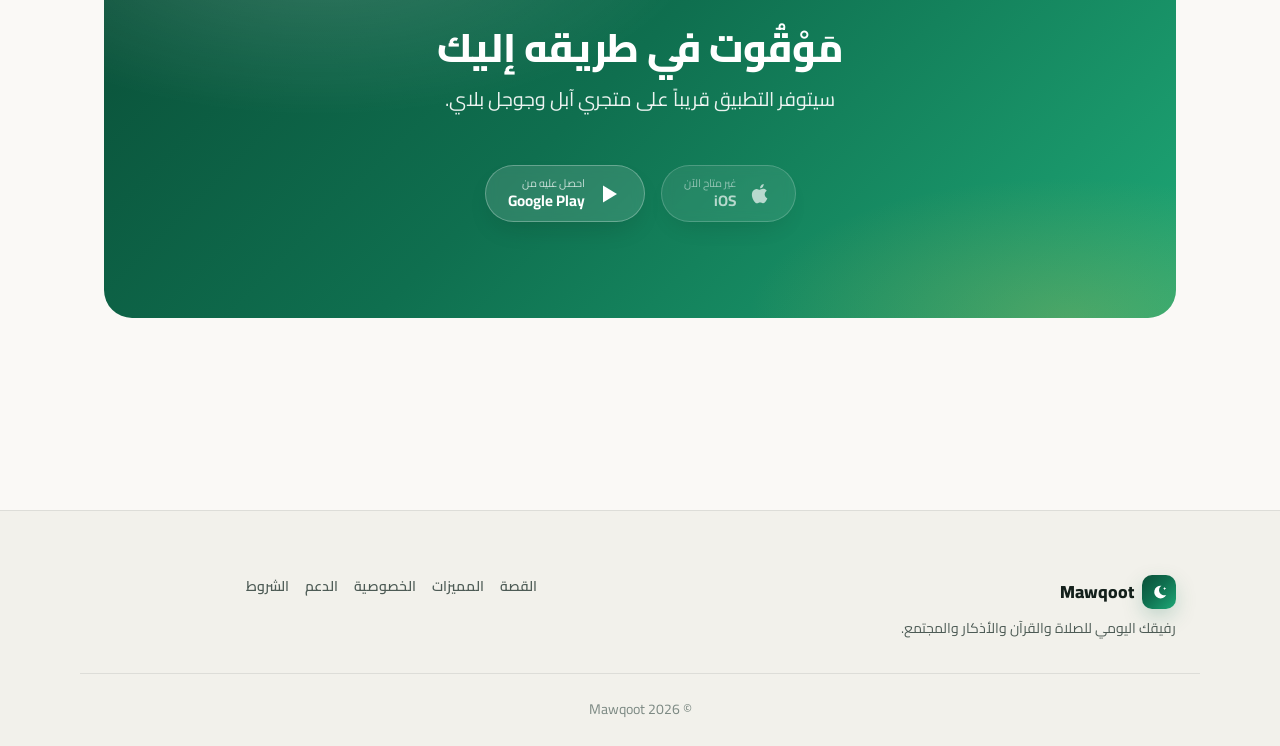
==== commit ba8b5f34: "Fix scroll indicator position on mobile and in RTL - Position it fixed to the viewport rather than a" ====
--- a/index.html
+++ b/index.html
@@ -20,7 +20,7 @@
 }catch(e){}})();
 </script>
 
-<link rel="stylesheet" href="assets/css/style.css?v=4">
+<link rel="stylesheet" href="assets/css/style.css?v=6">
 </head>
 <body>
 <a class="skip-link" href="#main" data-ar="تخطَّ إلى المحتوى" data-en="Skip to content">تخطَّ إلى المحتوى</a>
@@ -395,6 +395,6 @@
   <div class="footer-bottom">© 2026 Mawqoot</div>
 </footer>
 
-<script src="assets/js/main.js?v=4"></script>
+<script src="assets/js/main.js?v=6"></script>
 </body>
 </html>
--- a/assets/css/style.css
+++ b/assets/css/style.css
@@ -661,13 +661,26 @@
 
 /* ---------- Scroll indicator ---------- */
 .scroll-indicator {
-  position: absolute; inset-inline-start: 50%; bottom: var(--space-6);
+  /* Fixed, not absolute: the hero grows past 100svh once its content is
+     taller than the viewport, which parked this 150-370px below the fold at
+     most desktop sizes. Physical `left` on purpose too — translateX(-50%) is
+     not direction-aware, so pairing it with inset-inline-start pushed it
+     off-centre by half its own width in RTL. */
+  position: fixed; left: 50%; bottom: var(--space-6); z-index: 90;
   transform: translateX(-50%);
   display: flex; flex-direction: column; align-items: center; gap: var(--space-2);
   color: var(--text-tertiary); font-size: 0.75rem; font-weight: 700;
   letter-spacing: 0.02em; text-transform: uppercase;
   opacity: 0; animation: indicatorIn var(--dur-slow) var(--ease-out) 1.1s forwards;
-  transition: color var(--dur-fast) var(--ease-out), transform var(--dur-fast) var(--ease-out);
+  transition: color var(--dur-fast) var(--ease-out), transform var(--dur-fast) var(--ease-out),
+    opacity var(--dur-base) var(--ease-out), visibility var(--dur-base) var(--ease-out);
+}
+/* Its job is done the moment the visitor scrolls. */
+.scroll-indicator.is-hidden {
+  animation: none;
+  opacity: 0;
+  visibility: hidden;
+  pointer-events: none;
 }
 .scroll-indicator:hover { color: var(--primary-600); transform: translateX(-50%) translateY(3px); }
 :root[data-theme="dark"] .scroll-indicator:hover { color: var(--primary-300); }
@@ -694,7 +707,11 @@
   .scroll-indicator { opacity: 1; animation: none; }
   .scroll-indicator .mouse .dot { animation: none; opacity: 1; }
 }
-@media (max-height: 700px) {
+/* The hint only makes sense when the hero fills the viewport and the fold is
+   genuinely ambiguous. It's hidden on short viewports, and on mobile, where
+   the hero is content-height and the indicator would otherwise sit at the
+   bottom of a ~2000px section — over a thousand pixels below the fold. */
+@media (max-height: 700px), (max-width: 900px) {
   .scroll-indicator { display: none; }
 }
 
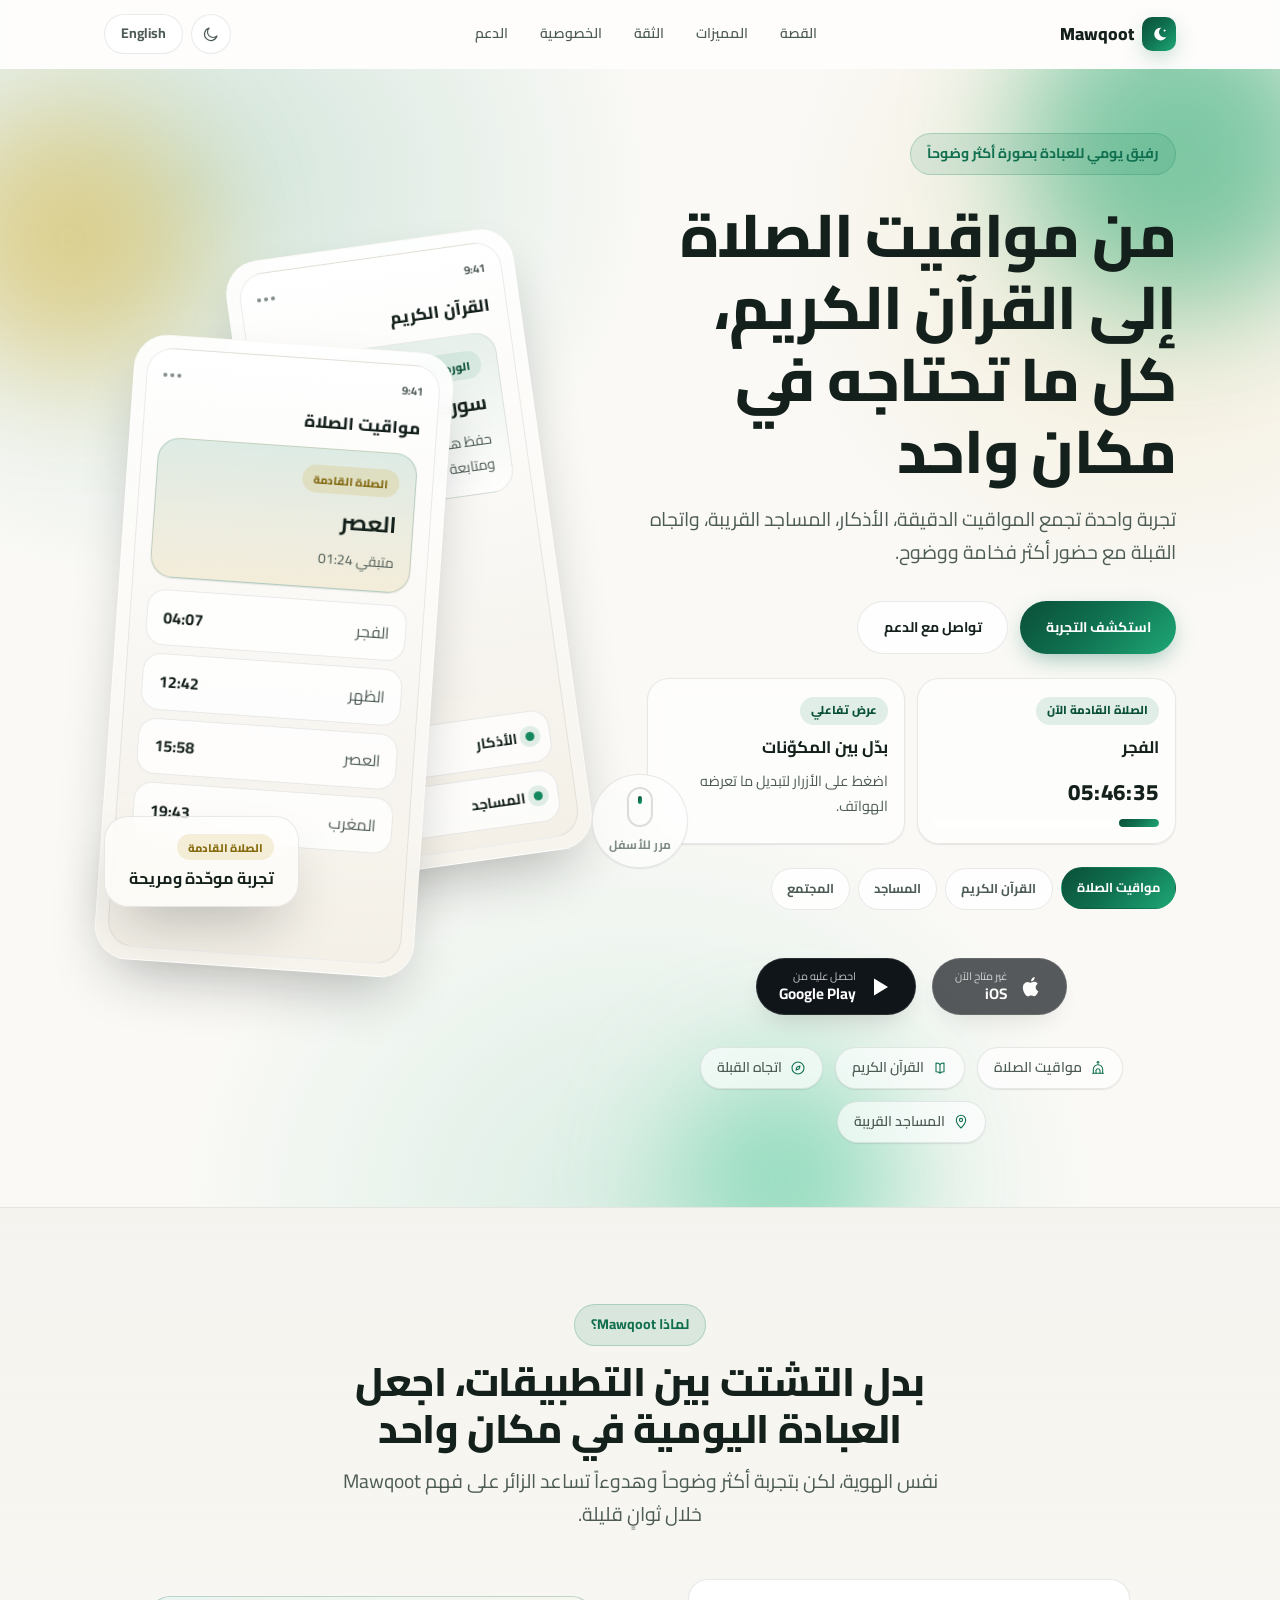
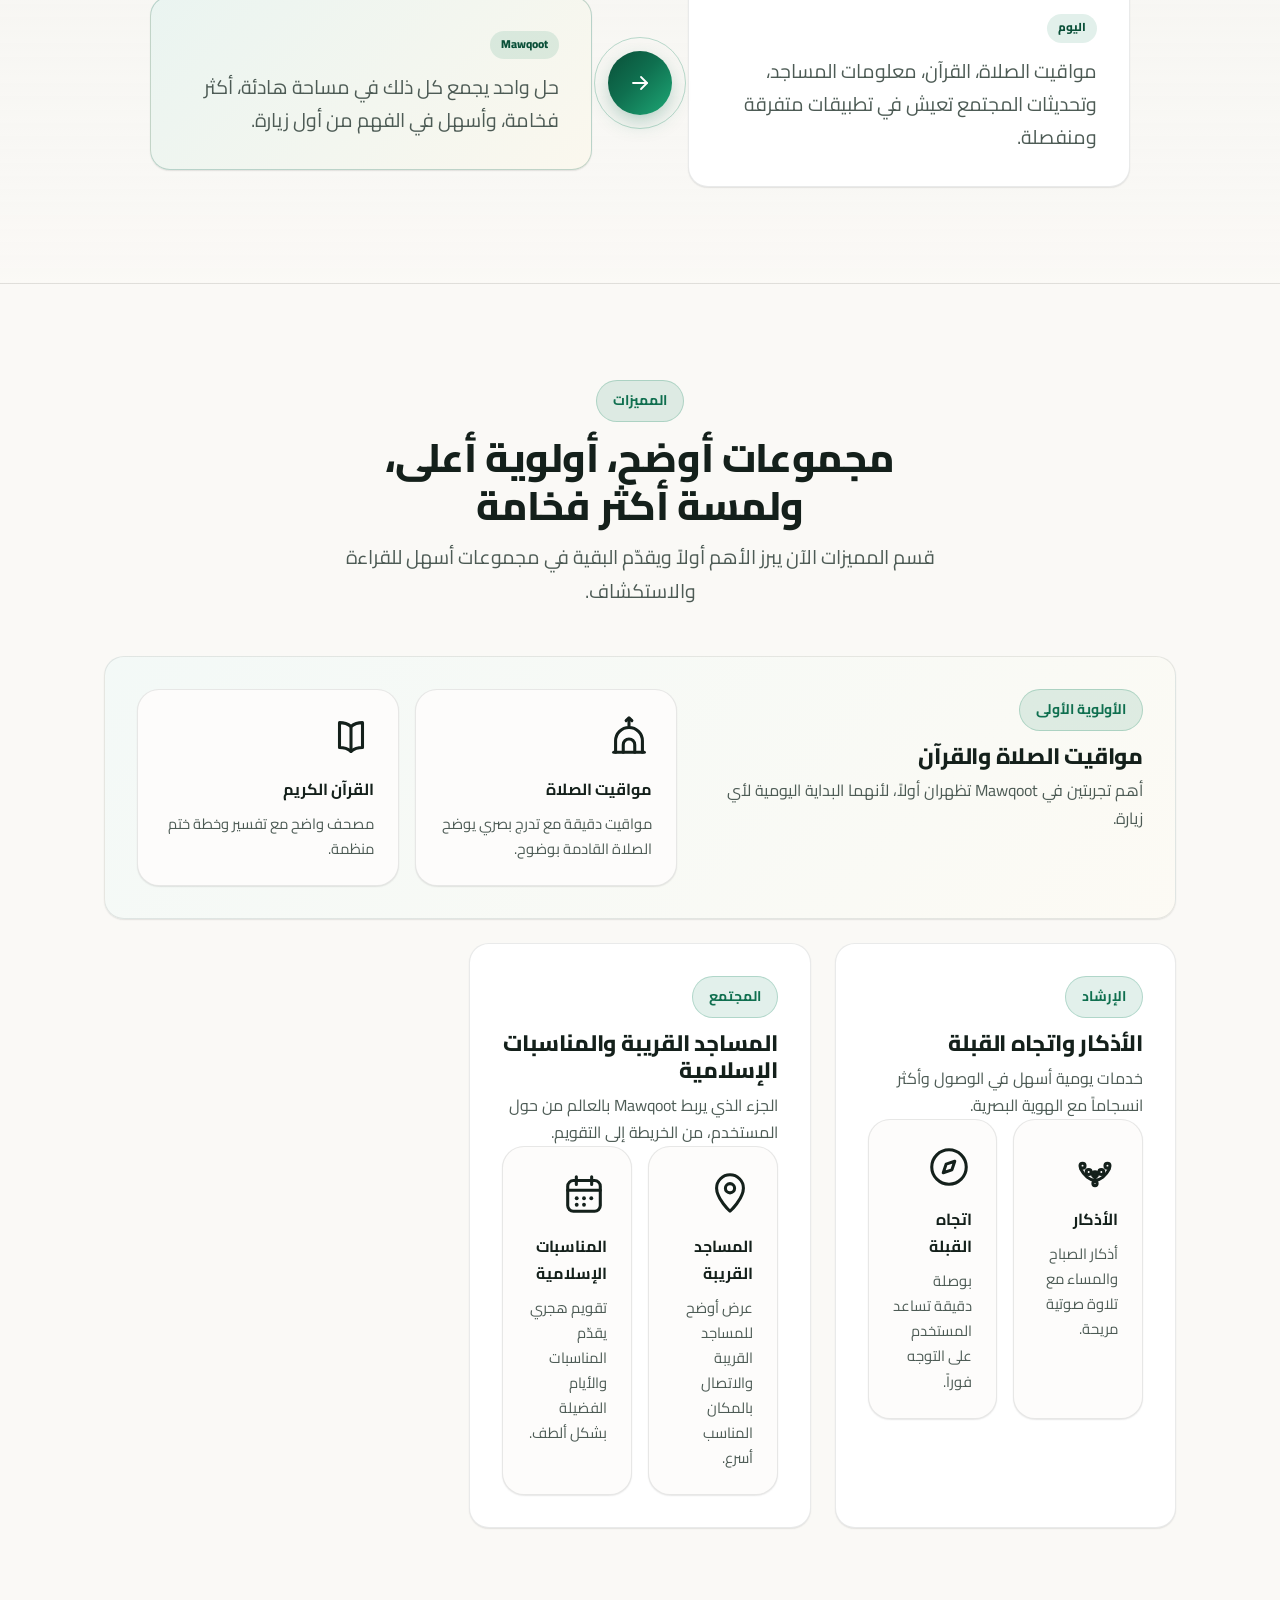
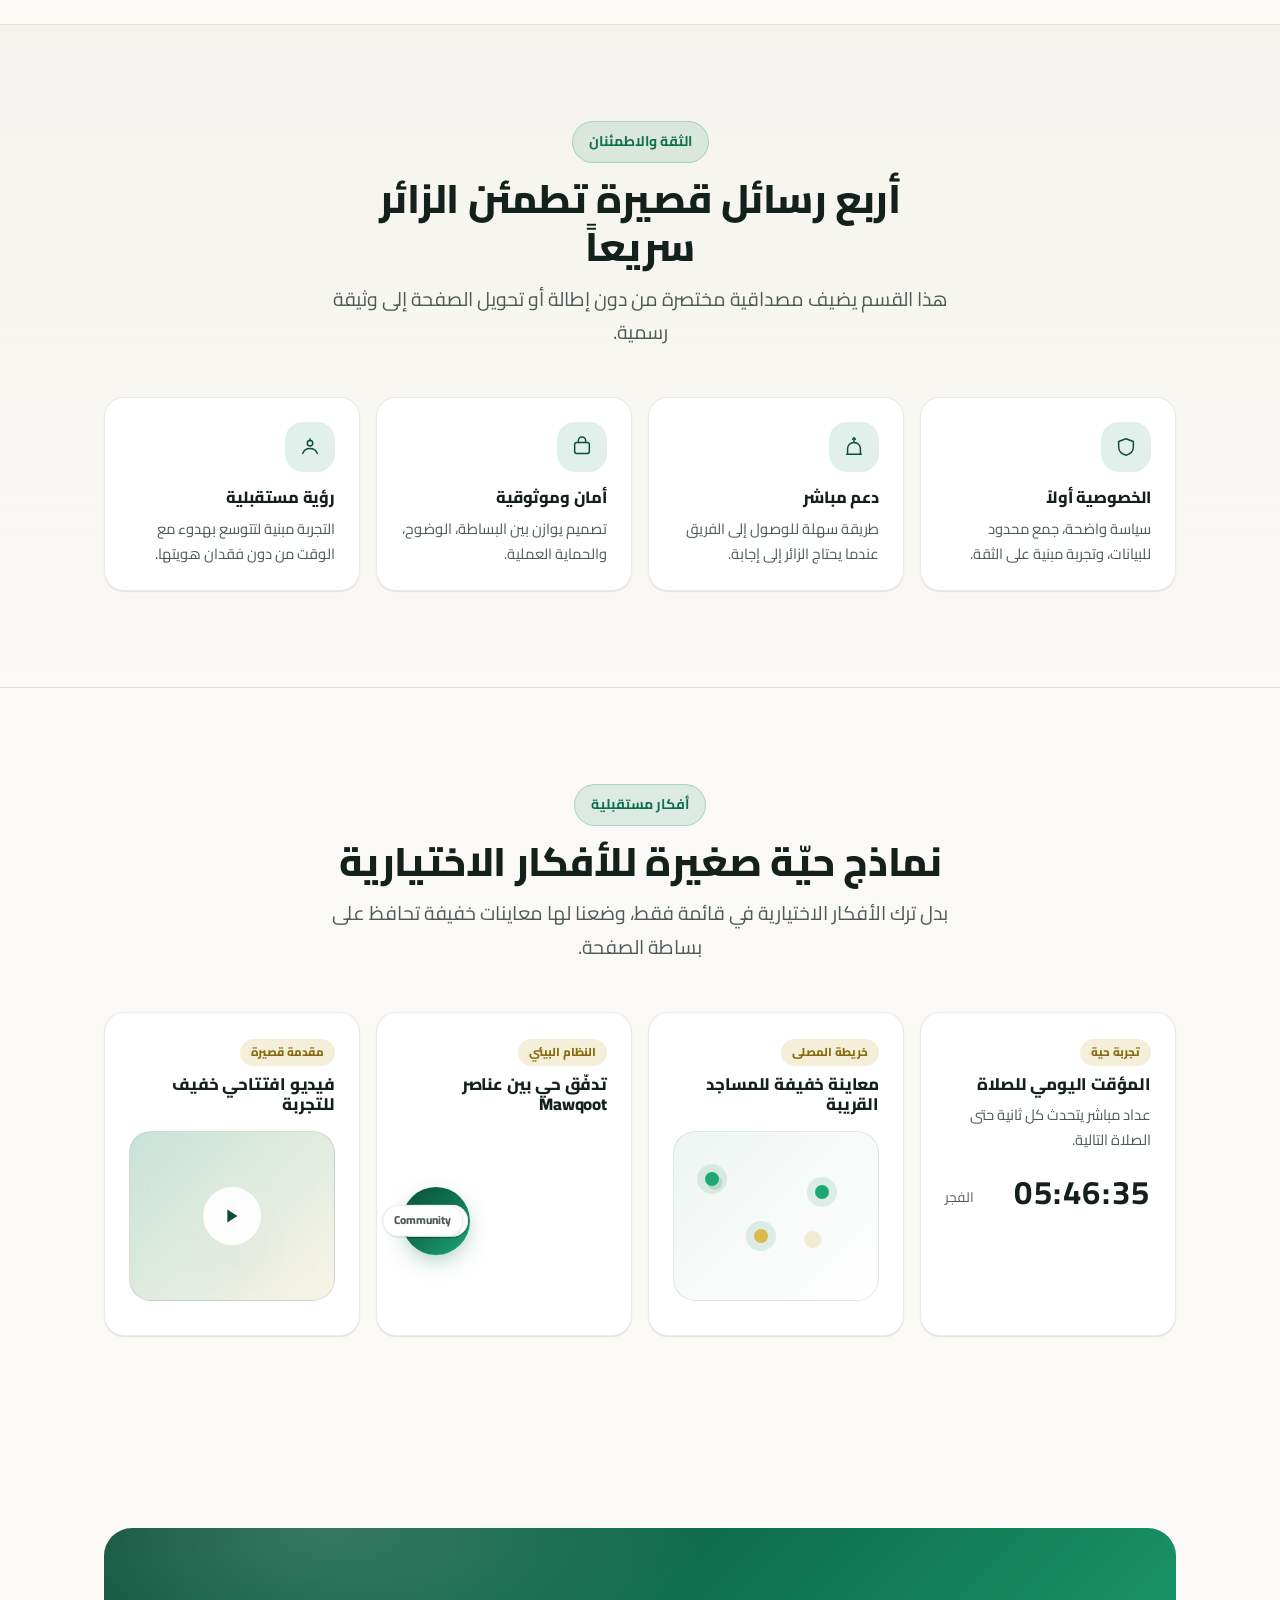
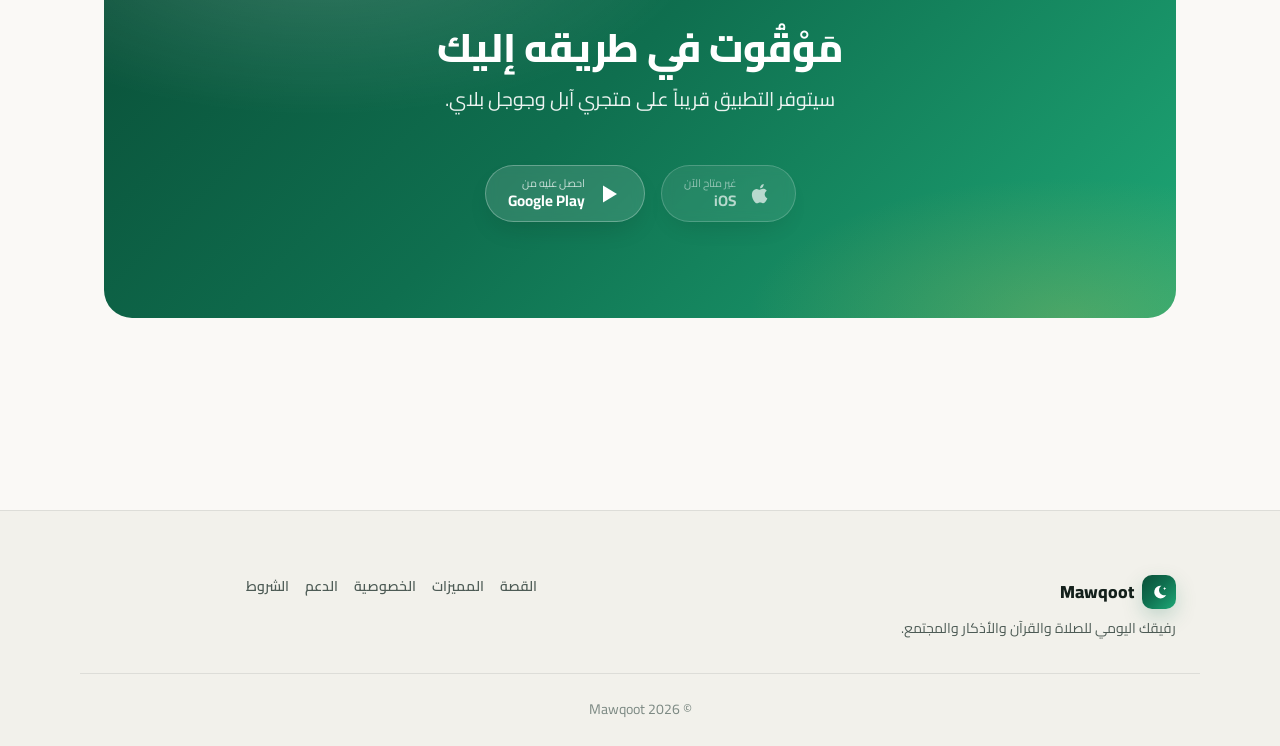
==== commit 66c28dc4: "Show the scroll indicator on every screen size - Drop the mobile and short-viewport display:none now" ====
--- a/index.html
+++ b/index.html
@@ -20,7 +20,7 @@
 }catch(e){}})();
 </script>
 
-<link rel="stylesheet" href="assets/css/style.css?v=6">
+<link rel="stylesheet" href="assets/css/style.css?v=8">
 </head>
 <body>
 <a class="skip-link" href="#main" data-ar="تخطَّ إلى المحتوى" data-en="Skip to content">تخطَّ إلى المحتوى</a>
@@ -395,6 +395,6 @@
   <div class="footer-bottom">© 2026 Mawqoot</div>
 </footer>
 
-<script src="assets/js/main.js?v=6"></script>
+<script src="assets/js/main.js?v=8"></script>
 </body>
 </html>
--- a/assets/css/style.css
+++ b/assets/css/style.css
@@ -666,19 +666,31 @@
      most desktop sizes. Physical `left` on purpose too — translateX(-50%) is
      not direction-aware, so pairing it with inset-inline-start pushed it
      off-centre by half its own width in RTL. */
-  position: fixed; left: 50%; bottom: var(--space-6); z-index: 90;
+  position: fixed; left: 50%; z-index: 90;
+  bottom: calc(var(--space-6) + env(safe-area-inset-bottom, 0px));
   transform: translateX(-50%);
   display: flex; flex-direction: column; align-items: center; gap: var(--space-2);
   color: var(--text-tertiary); font-size: 0.75rem; font-weight: 700;
   letter-spacing: 0.02em; text-transform: uppercase;
+  /* It floats over live content now, so it carries its own backdrop. */
+  padding: var(--space-3) var(--space-4);
+  border-radius: var(--radius-full);
+  background: var(--surface-glass);
+  border: 1px solid var(--border);
+  backdrop-filter: blur(12px) saturate(160%);
+  -webkit-backdrop-filter: blur(12px) saturate(160%);
+  box-shadow: var(--shadow-sm);
   opacity: 0; animation: indicatorIn var(--dur-slow) var(--ease-out) 1.1s forwards;
   transition: color var(--dur-fast) var(--ease-out), transform var(--dur-fast) var(--ease-out),
     opacity var(--dur-base) var(--ease-out), visibility var(--dur-base) var(--ease-out);
 }
-/* Its job is done the moment the visitor scrolls. */
+/* Its job is done the moment the visitor scrolls.
+   !important rather than `animation: none` — killing the animation would drop
+   the forwards fill, so returning to the top would replay the 1.1s delay and
+   leave the pill blank. An important declaration outranks the animation while
+   the intro keyframes stay intact underneath. */
 .scroll-indicator.is-hidden {
-  animation: none;
-  opacity: 0;
+  opacity: 0 !important;
   visibility: hidden;
   pointer-events: none;
 }
@@ -707,12 +719,18 @@
   .scroll-indicator { opacity: 1; animation: none; }
   .scroll-indicator .mouse .dot { animation: none; opacity: 1; }
 }
-/* The hint only makes sense when the hero fills the viewport and the fold is
-   genuinely ambiguous. It's hidden on short viewports, and on mobile, where
-   the hero is content-height and the indicator would otherwise sit at the
-   bottom of a ~2000px section — over a thousand pixels below the fold. */
-@media (max-height: 700px), (max-width: 900px) {
-  .scroll-indicator { display: none; }
+/* Shown on every screen. Because it's fixed and overlays content, it shrinks
+   to a compact pill where vertical space is tight rather than disappearing. */
+@media (max-width: 640px), (max-height: 700px) {
+  .scroll-indicator {
+    flex-direction: row;
+    gap: var(--space-2);
+    padding: var(--space-2) var(--space-4);
+    font-size: 0.7rem;
+    bottom: calc(var(--space-4) + env(safe-area-inset-bottom, 0px));
+  }
+  .scroll-indicator .mouse { width: 18px; height: 27px; padding-top: 5px; border-width: 1.5px; }
+  .scroll-indicator .mouse .dot { width: 3px; height: 6px; }
 }
 
 /* Sticky header would otherwise cover the top of any anchored target. */
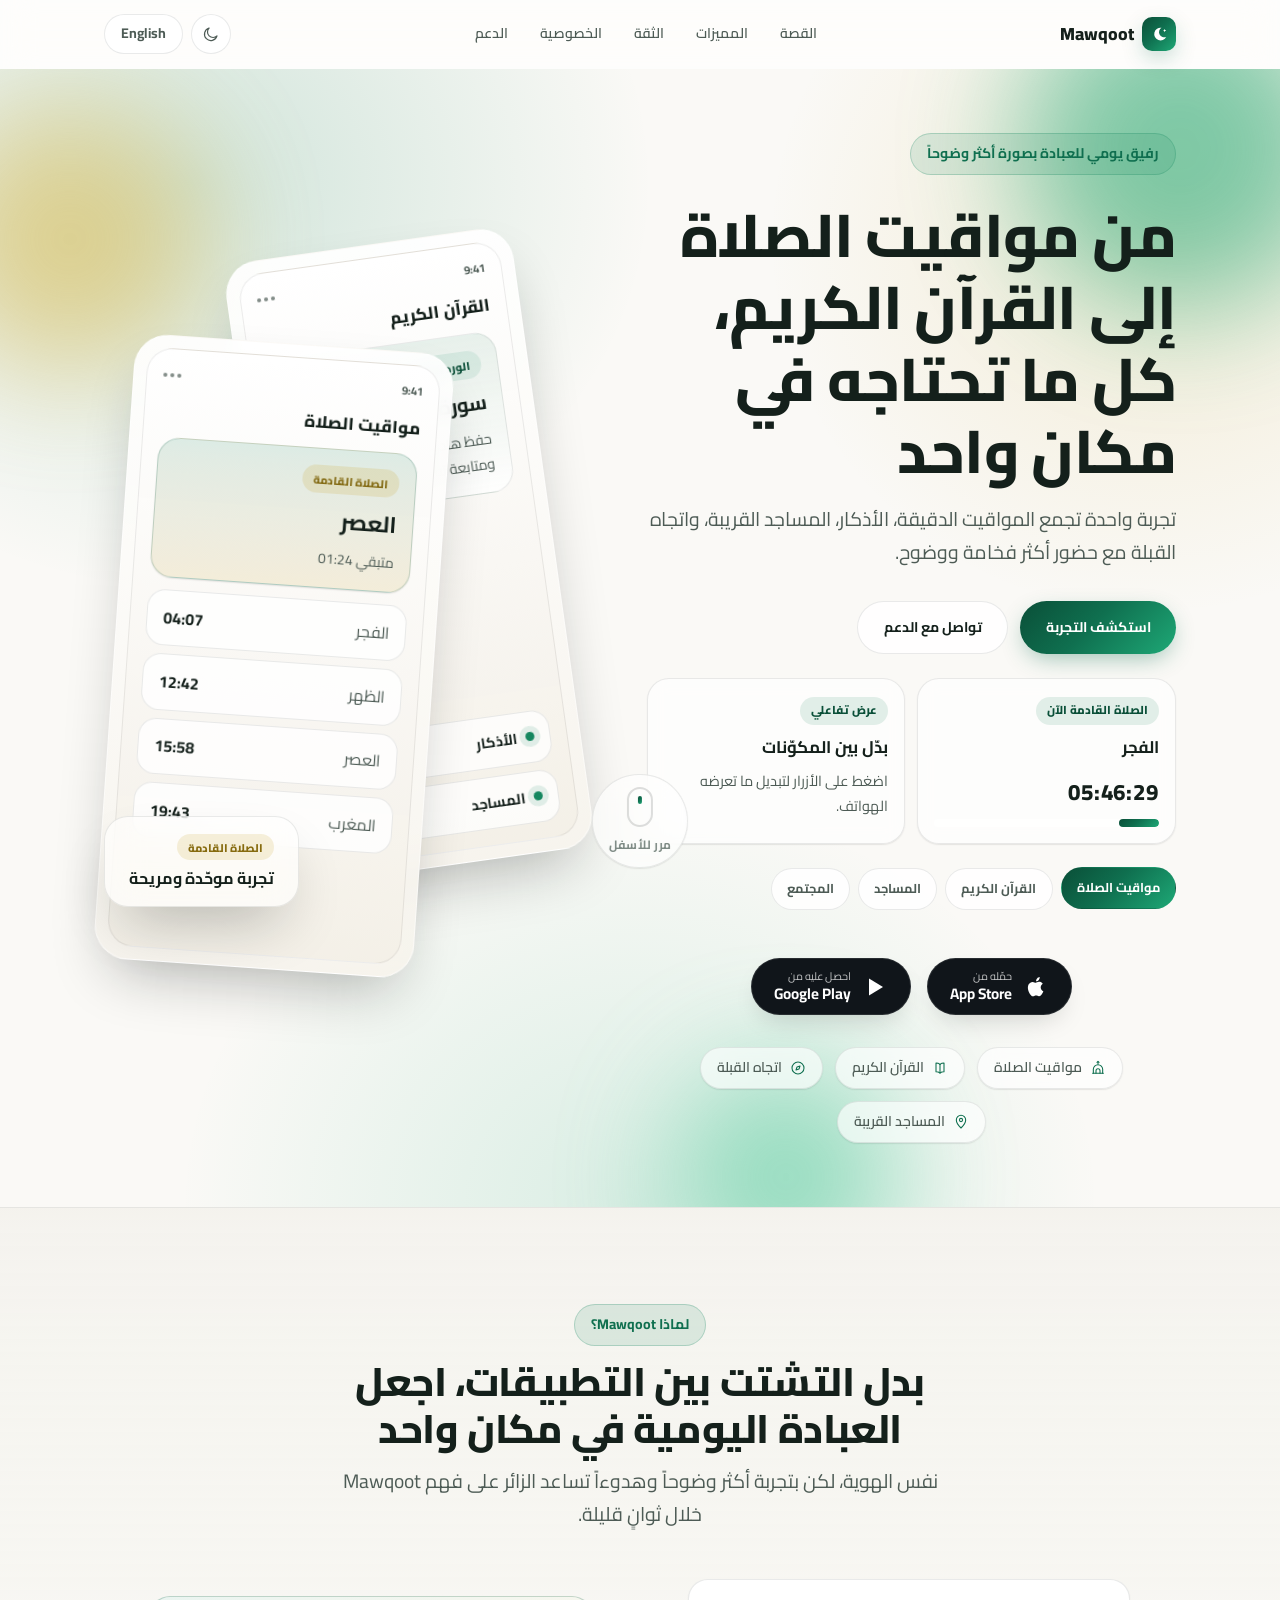
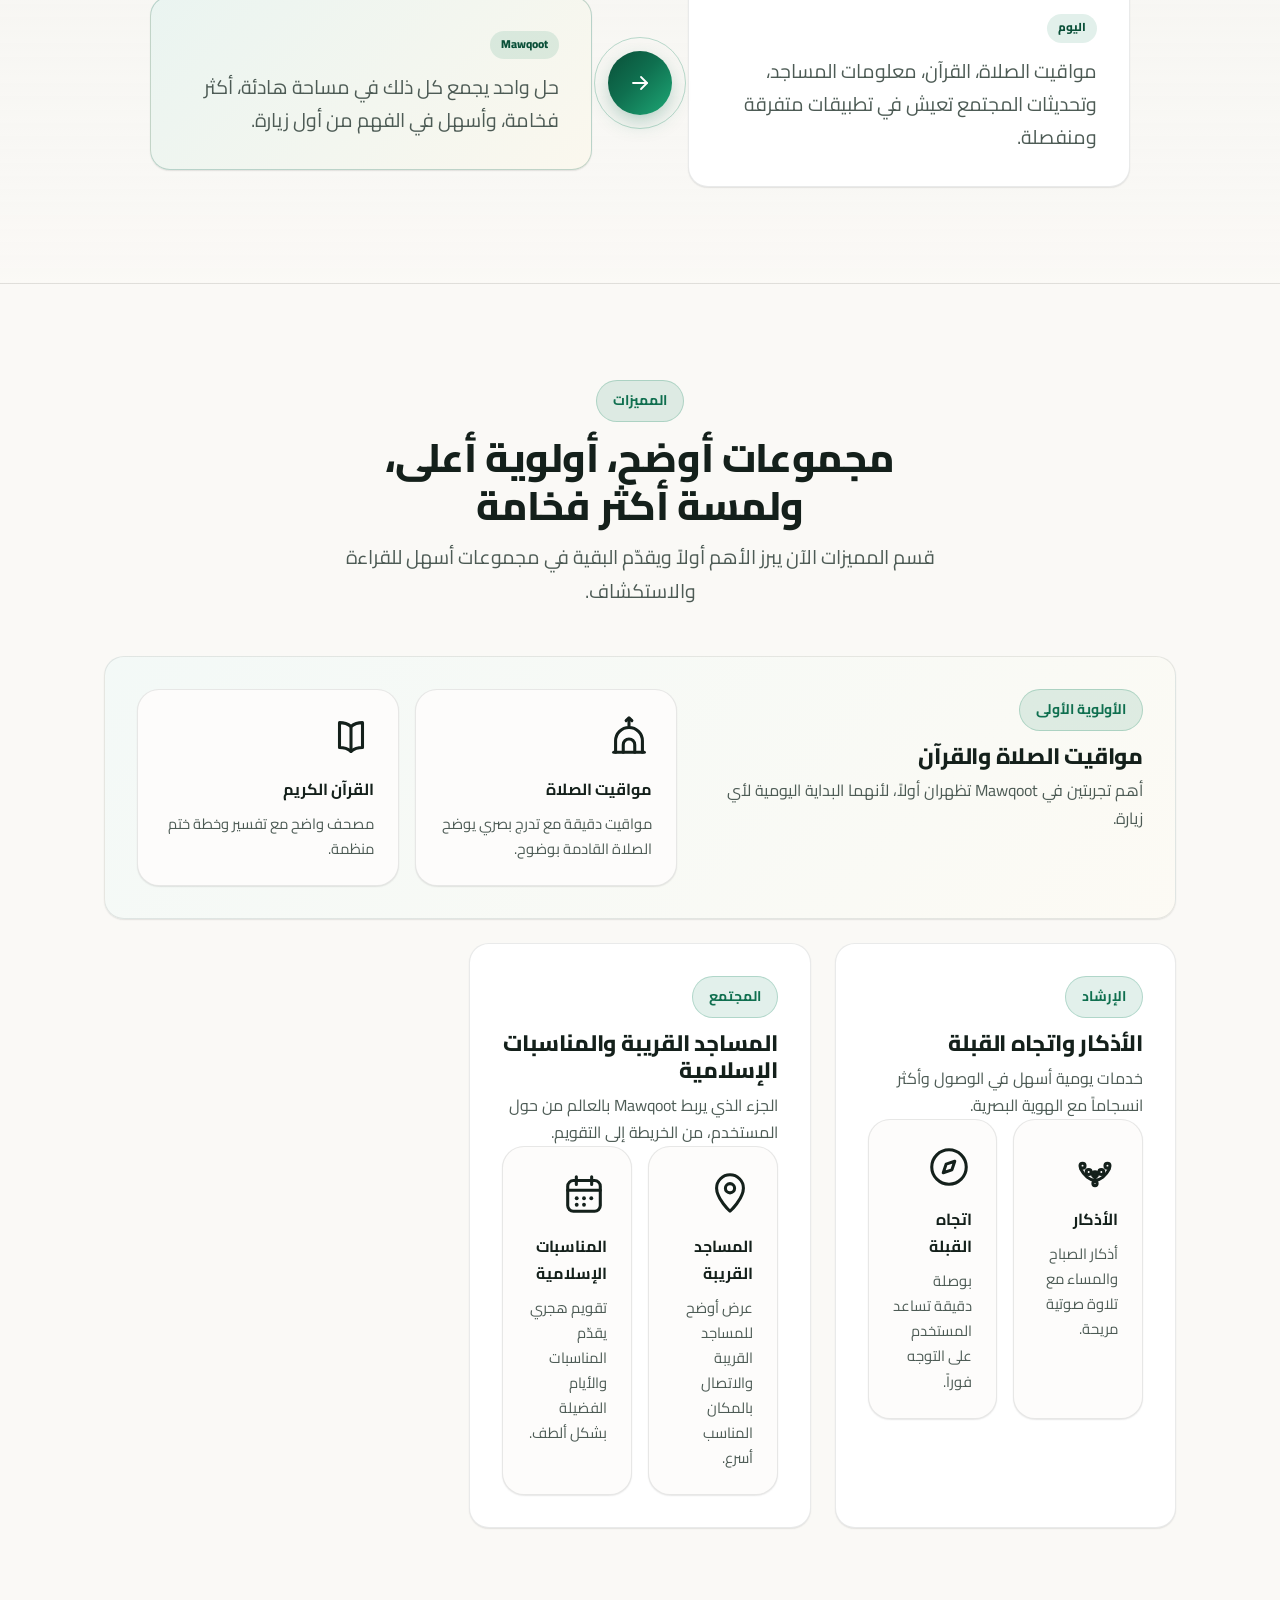
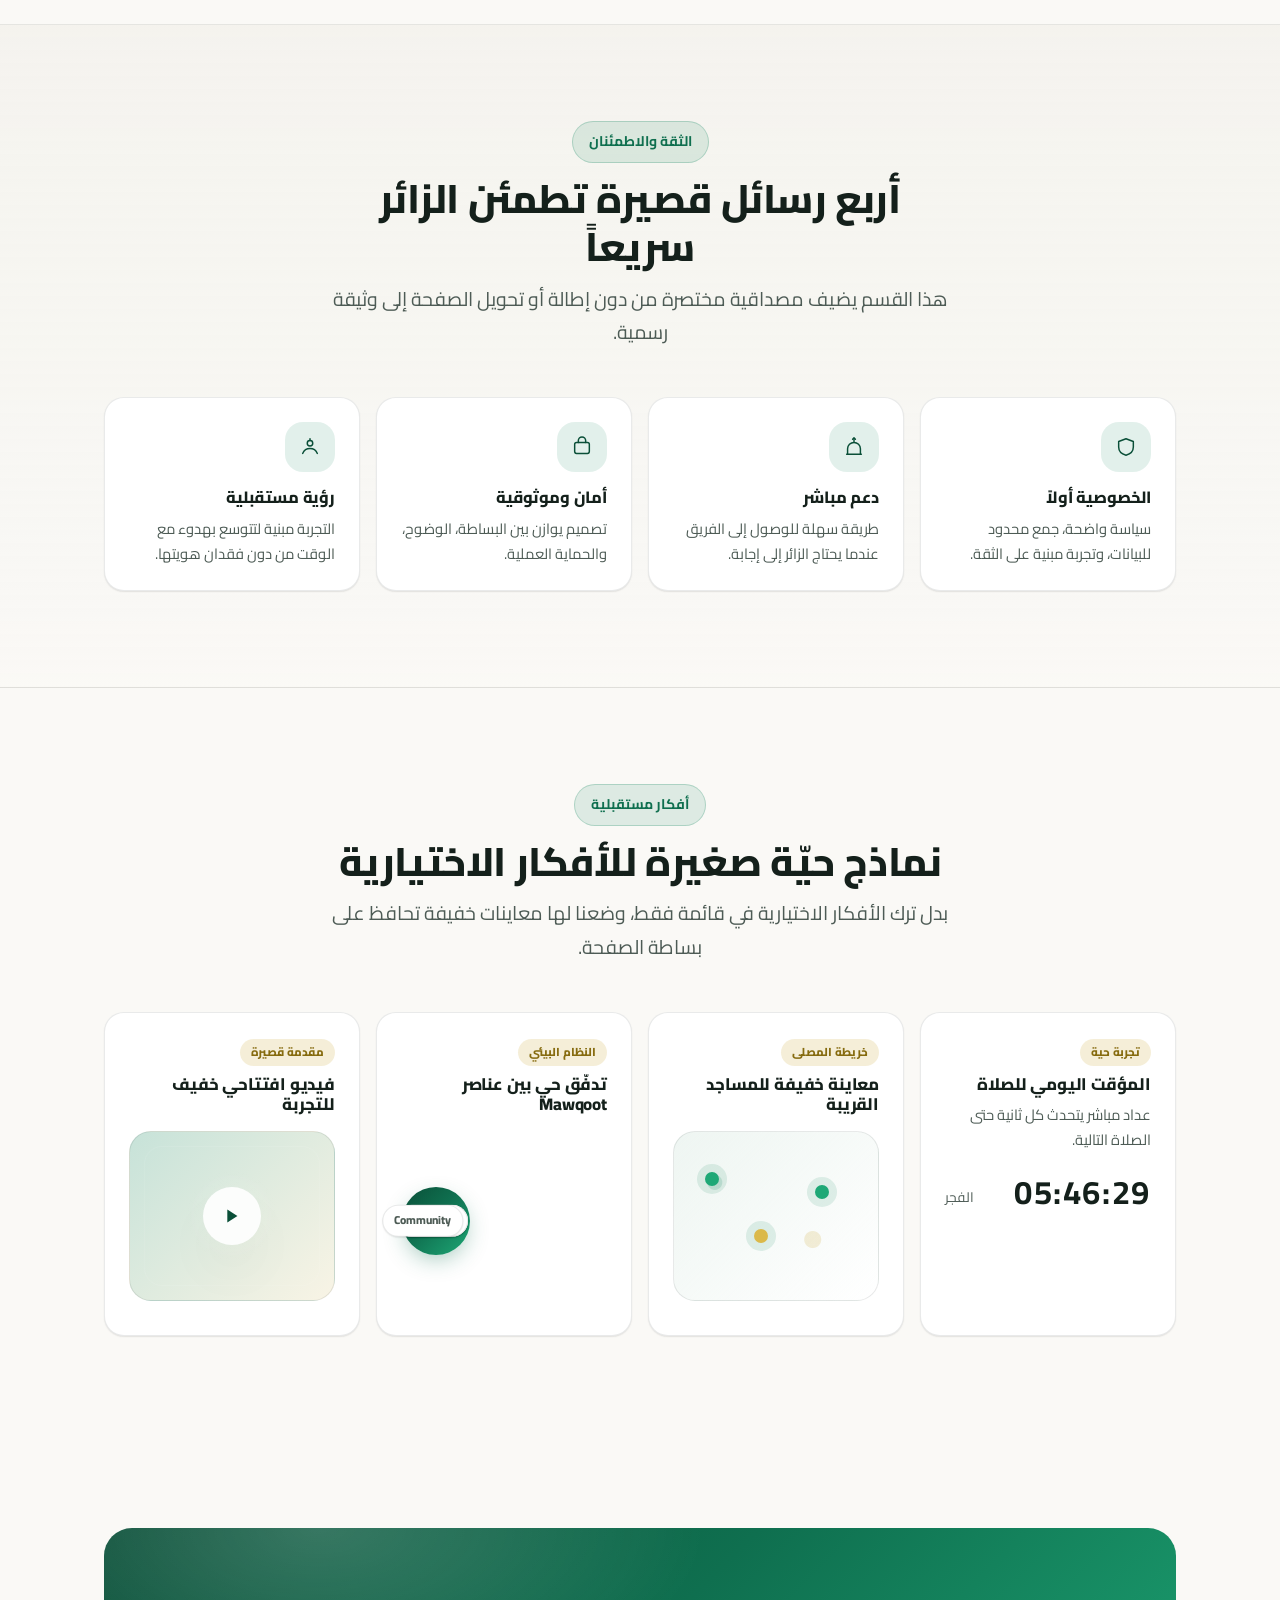
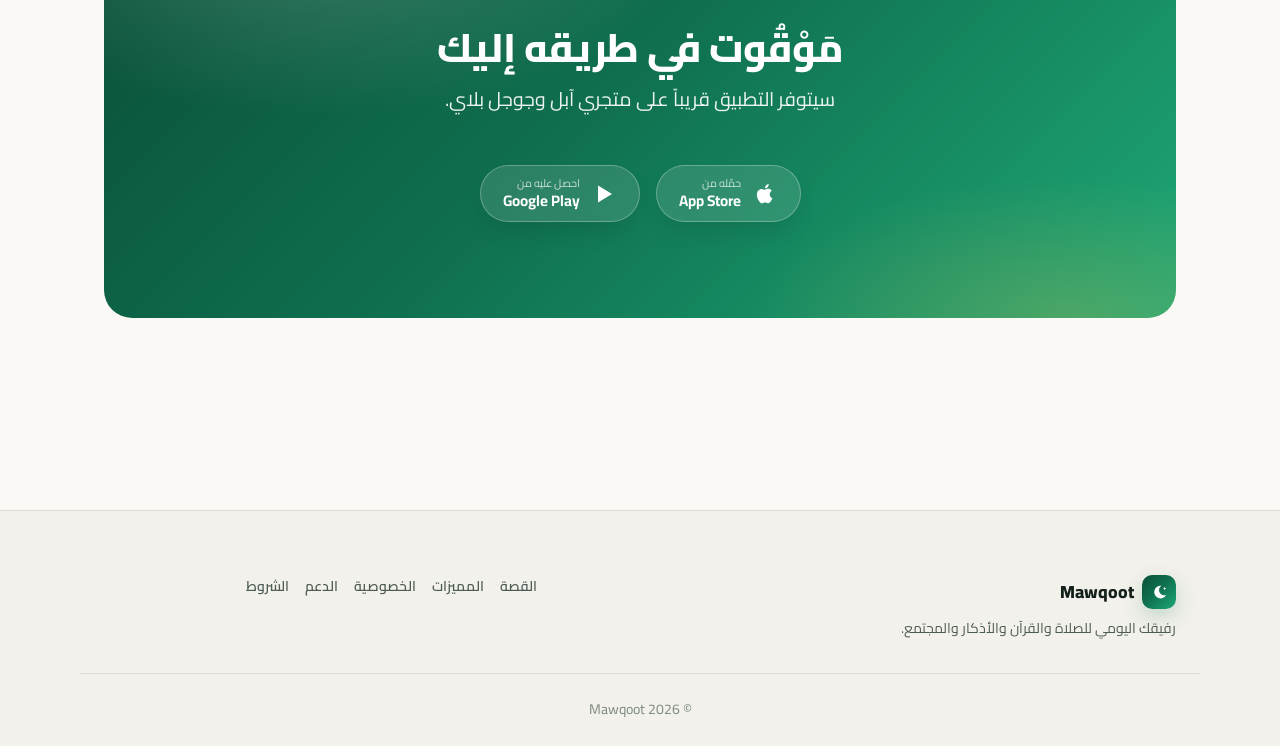
==== commit 64982dfe: "button navigates to app store" ====
--- a/index.html
+++ b/index.html
@@ -96,10 +96,10 @@
         </div>
 
         <div class="badges">
-          <span class="btn btn-store is-disabled" id="ios-badge" role="img" aria-label="iOS app not available yet">
+          <a class="btn btn-store" href="https://apps.apple.com/app/id6761259067" id="ios-badge" target="_blank" rel="noopener noreferrer" aria-label="Open Mawqoot on the App Store">
             <svg viewBox="0 0 24 24" fill="currentColor"><path d="M16.7 12.3c0-2.4 2-3.5 2.1-3.6-1.1-1.7-2.9-1.9-3.5-1.9-1.5-.2-2.9.9-3.6.9s-1.9-.9-3.1-.8c-1.6 0-3.1.9-3.9 2.4-1.7 2.9-.4 7.2 1.2 9.6.8 1.1 1.7 2.4 3 2.4 1.2 0 1.6-.8 3.1-.8s1.8.8 3.1.7c1.3 0 2.1-1.1 2.9-2.3.9-1.3 1.3-2.6 1.3-2.7-.1 0-2.6-1-2.6-3.9Z"/><path d="M14.8 5c.6-.8 1-1.9.9-3-.9.1-2 .6-2.6 1.4-.6.7-1.1 1.8-1 2.9 1 .1 2-.5 2.7-1.3Z"/></svg>
-              <span class="store-text"><small data-ar="غير متاح الآن" data-en="Not ready yet">غير متاح الآن</small><span class="store-name">iOS</span></span>
-            </span>
+              <span class="store-text"><small data-ar="حمّله من" data-en="Download on the">حمّله من</small><span class="store-name">App Store</span></span>
+            </a>
             <a class="btn btn-store" href="https://play.google.com/store/apps/details?id=com.anonymous.iqama" id="android-badge" target="_blank" rel="noopener noreferrer" aria-label="Open Mawqoot on Google Play">
               <svg viewBox="0 0 24 24" fill="currentColor"><path d="M6 3.5v17l14-8.5-14-8.5Z"/></svg>
               <span class="store-text"><small data-ar="احصل عليه من" data-en="Get it on">احصل عليه من</small><span class="store-name">Google Play</span></span>
@@ -361,10 +361,10 @@
         <h2 data-ar="مَوْقُوت في طريقه إليك" data-en="Mawqoot is on its way to you">مَوْقُوت في طريقه إليك</h2>
         <p data-ar="سيتوفر التطبيق قريباً على متجري آبل وجوجل بلاي." data-en="The app will be available soon on the App Store and Google Play.">سيتوفر التطبيق قريباً على متجري آبل وجوجل بلاي.</p>
         <div class="badges">
-          <span class="btn btn-store is-disabled" role="img" aria-label="iOS app not available yet">
+          <a class="btn btn-store" href="https://apps.apple.com/app/id6761259067" target="_blank" rel="noopener noreferrer" aria-label="Open Mawqoot on the App Store">
             <svg viewBox="0 0 24 24" fill="currentColor"><path d="M16.7 12.3c0-2.4 2-3.5 2.1-3.6-1.1-1.7-2.9-1.9-3.5-1.9-1.5-.2-2.9.9-3.6.9s-1.9-.9-3.1-.8c-1.6 0-3.1.9-3.9 2.4-1.7 2.9-.4 7.2 1.2 9.6.8 1.1 1.7 2.4 3 2.4 1.2 0 1.6-.8 3.1-.8s1.8.8 3.1.7c1.3 0 2.1-1.1 2.9-2.3.9-1.3 1.3-2.6 1.3-2.7-.1 0-2.6-1-2.6-3.9Z"/><path d="M14.8 5c.6-.8 1-1.9.9-3-.9.1-2 .6-2.6 1.4-.6.7-1.1 1.8-1 2.9 1 .1 2-.5 2.7-1.3Z"/></svg>
-            <span class="store-text"><small data-ar="غير متاح الآن" data-en="Not ready yet">غير متاح الآن</small><span class="store-name">iOS</span></span>
-          </span>
+            <span class="store-text"><small data-ar="حمّله من" data-en="Download on the">حمّله من</small><span class="store-name">App Store</span></span>
+          </a>
           <a class="btn btn-store" href="https://play.google.com/store/apps/details?id=com.anonymous.iqama" target="_blank" rel="noopener noreferrer" aria-label="Open Mawqoot on Google Play">
             <svg viewBox="0 0 24 24" fill="currentColor"><path d="M6 3.5v17l14-8.5-14-8.5Z"/></svg>
             <span class="store-text"><small data-ar="احصل عليه من" data-en="Get it on">احصل عليه من</small><span class="store-name">Google Play</span></span>
